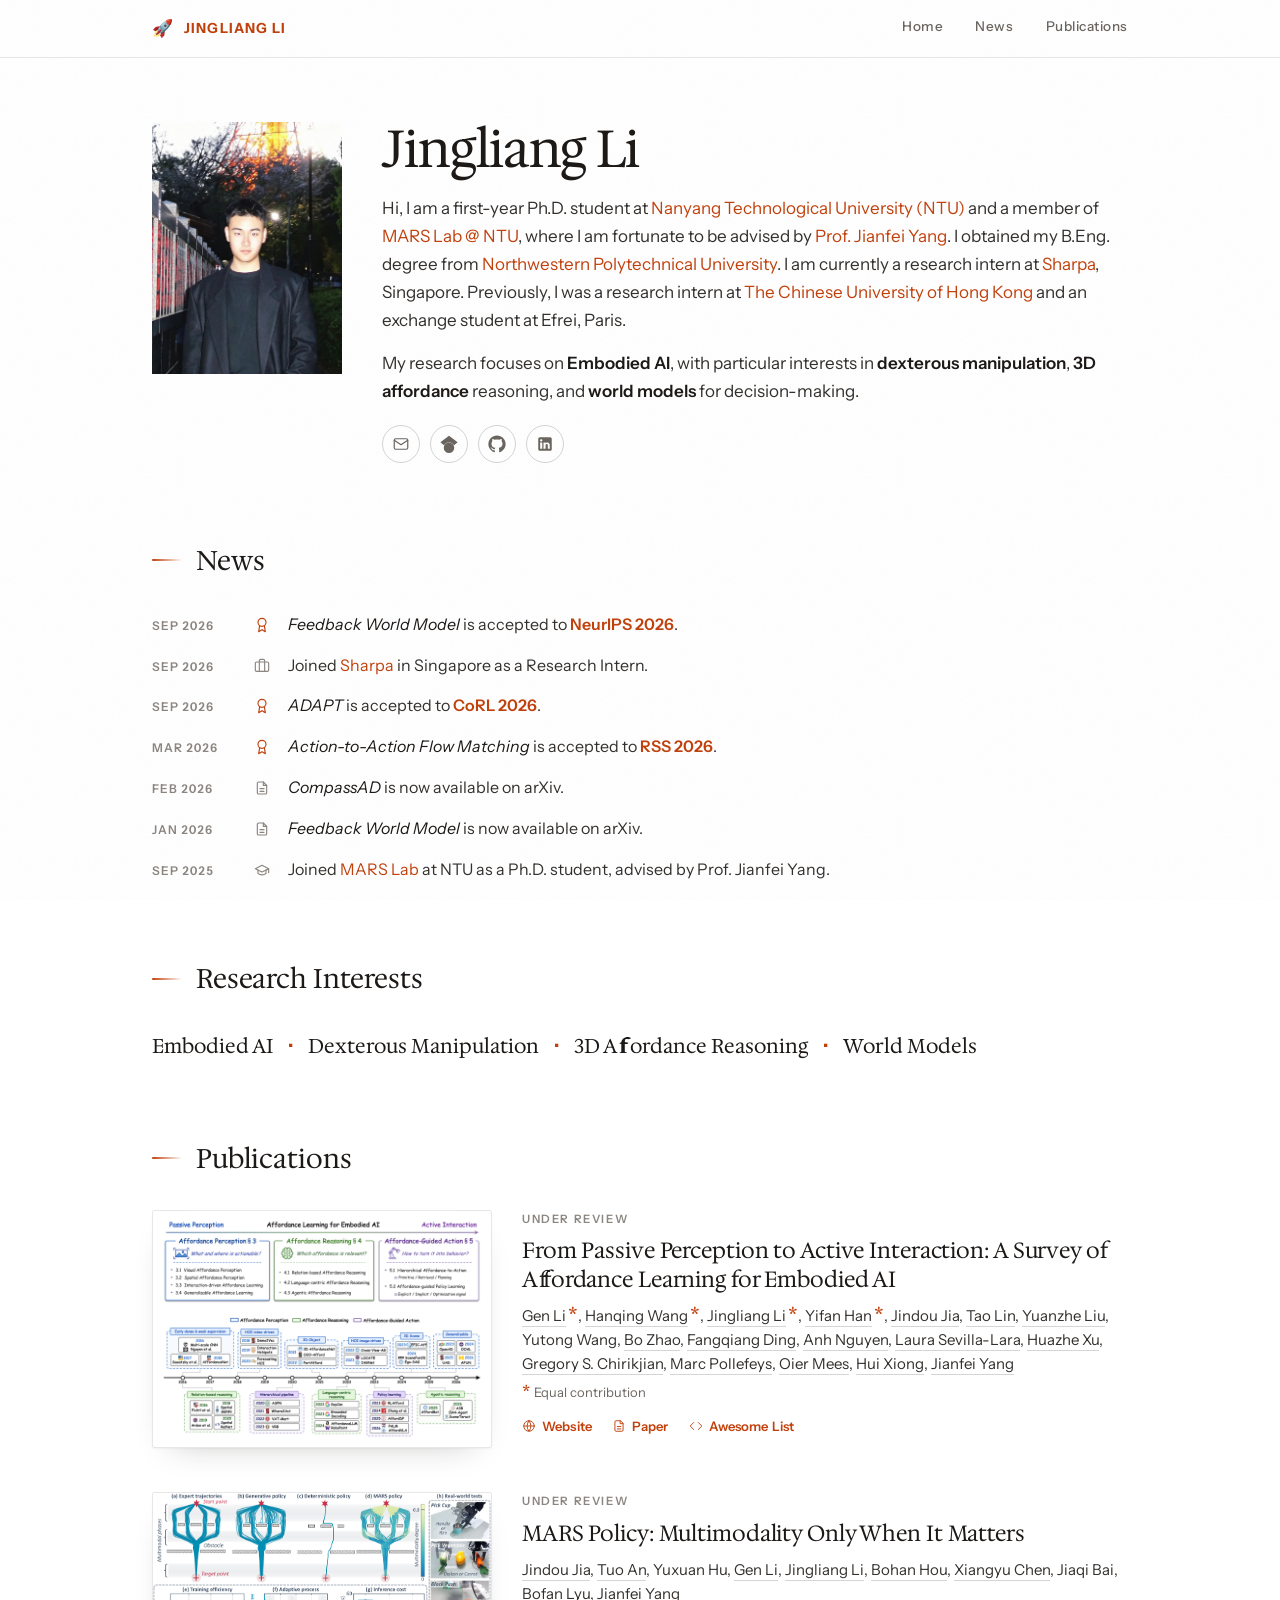
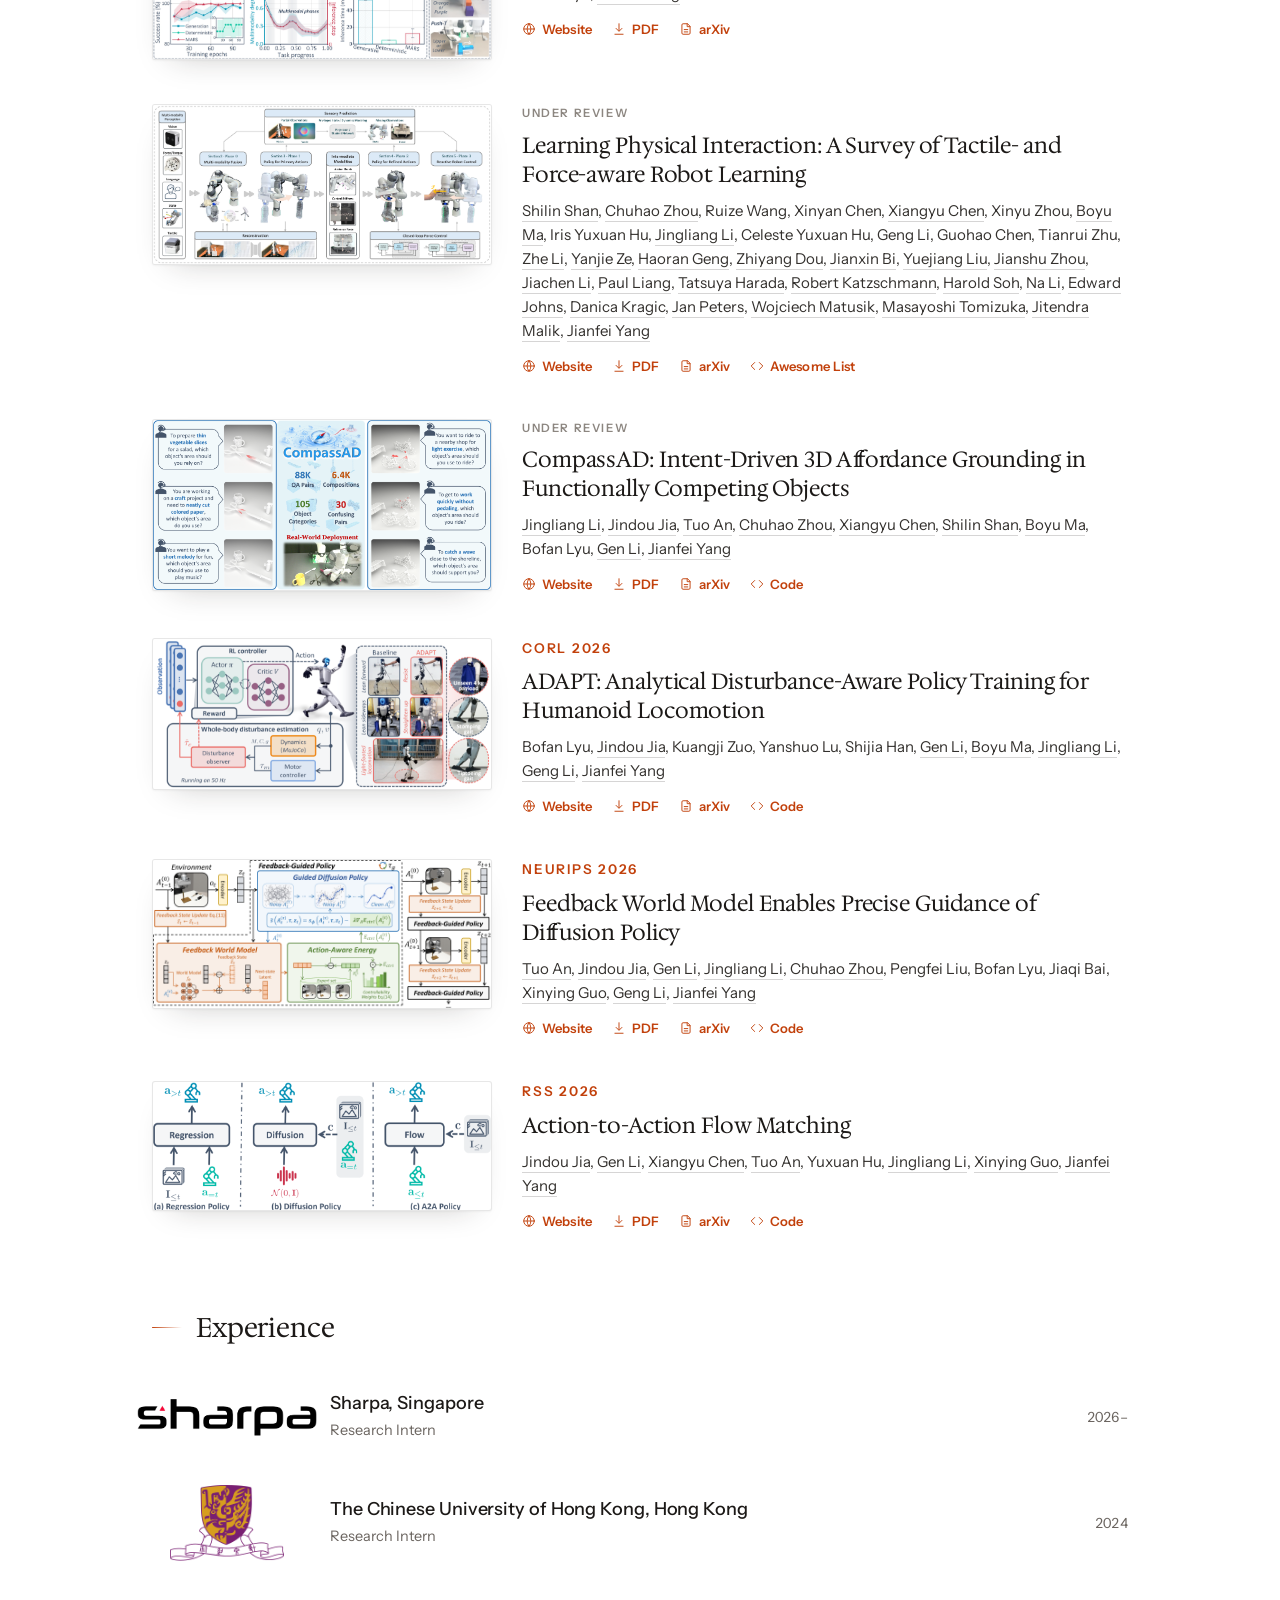
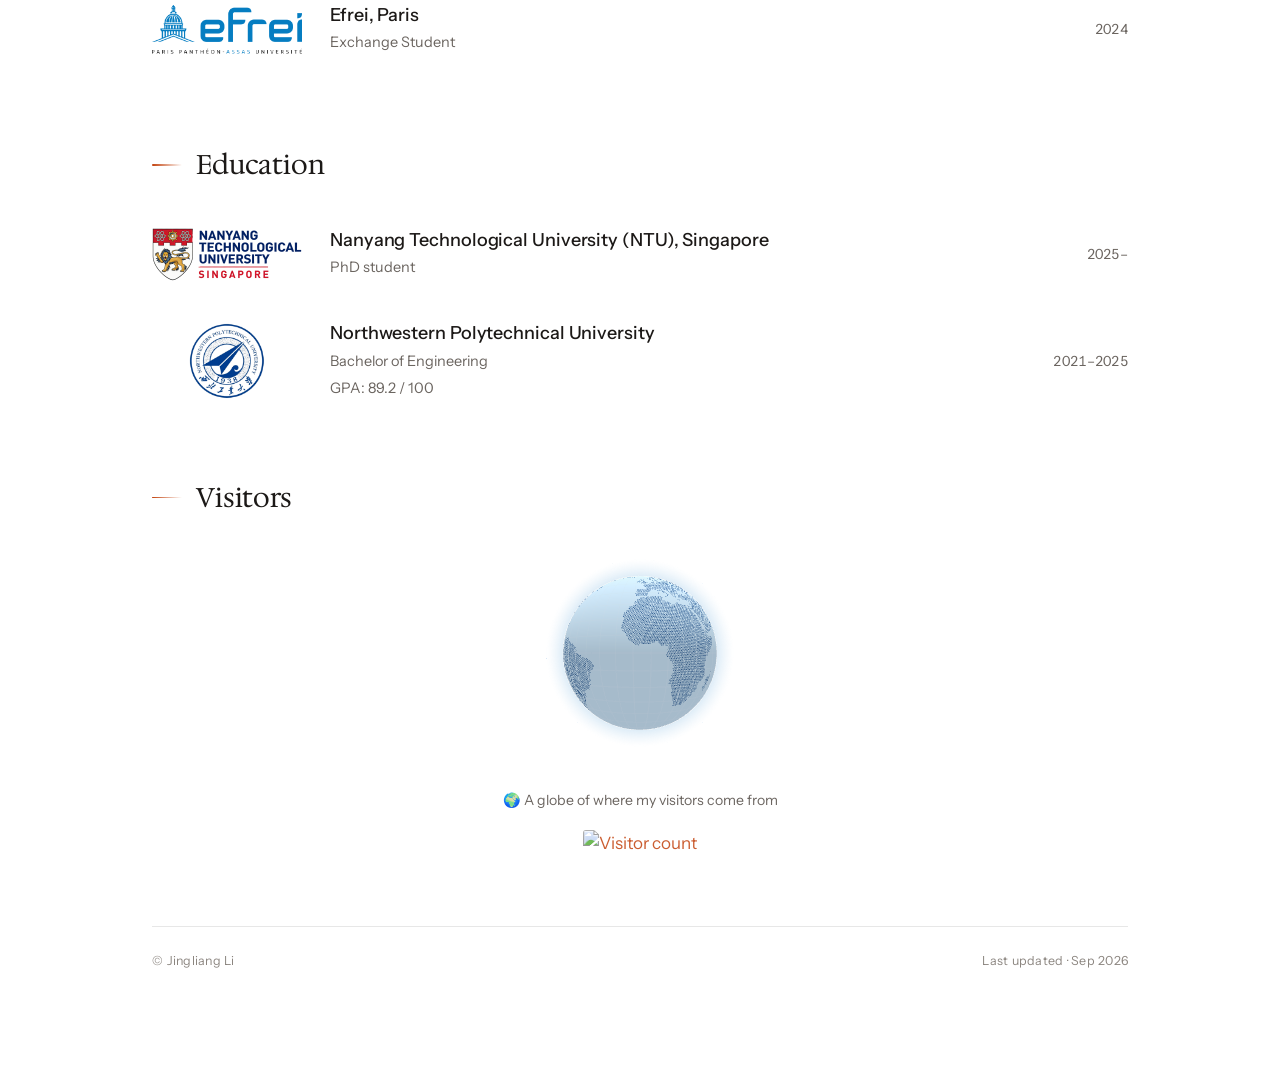
==== index.html @ 660a630e "Publications: FWM website and code now live under NTUMARS" ====
<!DOCTYPE html>
<html lang="en">
<head>
  <meta charset="UTF-8" />
  <meta name="viewport" content="width=device-width, initial-scale=1.0" />
  <title>Jingliang Li</title>
  <meta name="description" content="Jingliang Li — PhD student at Nanyang Technological University. Research in Embodied AI: dexterous manipulation, 3D affordance reasoning, and world models." />
  <link rel="canonical" href="https://jingliangli.com/" />
  <link rel="icon" type="image/svg+xml" href="assets/favicon.svg" />
  <link rel="preconnect" href="https://fonts.googleapis.com" />
  <link rel="preconnect" href="https://fonts.gstatic.com" crossorigin />
  <link href="https://fonts.googleapis.com/css2?family=Hedvig+Letters+Serif&family=Instrument+Sans:wght@400;500;600;700&display=swap" rel="stylesheet" />
  <link rel="stylesheet" href="style.css?v=35" />
</head>
<body>

  <!-- ===== Sticky top banner ===== -->
  <header class="site-header">
    <div class="site-header__inner">
      <a class="brand" href="#top">
        <span class="brand__icon" aria-hidden="true">🚀</span>
        <span class="brand__name">JINGLIANG LI</span>
      </a>
      <nav class="site-nav">
        <a href="#top">Home</a>
        <a href="#news">News</a>
        <a href="#publications">Publications</a>
      </nav>
    </div>
  </header>

  <main class="page" id="top">

    <!-- ===== Hero ===== -->
    <header class="hero">
      <img class="hero-photo" src="assets/photo.jpg?v=2" alt="Jingliang Li" />
      <div class="hero-text">
        <h1>Jingliang Li</h1>
        <p class="bio">
          Hi, I am a first-year Ph.D. student at
          <a href="https://www.ntu.edu.sg/" target="_blank" rel="noopener">Nanyang Technological University (NTU)</a>
          and a member of
          <a href="https://marslab.tech/" target="_blank" rel="noopener">MARS Lab @ NTU</a>,
          where I am fortunate to be advised by
          <a href="https://marsyang.site/" target="_blank" rel="noopener">Prof. Jianfei Yang</a>.
          I obtained my B.Eng. degree from
          <a href="https://en.nwpu.edu.cn/" target="_blank" rel="noopener">Northwestern Polytechnical University</a>.
          I am currently a research intern at
          <a href="https://www.sharpa.com/" target="_blank" rel="noopener">Sharpa</a>, Singapore.
          Previously, I was a research intern at
          <a href="https://www.cuhk.edu.hk/" target="_blank" rel="noopener">The Chinese University of Hong Kong</a>
          and an exchange student at Efrei, Paris.
        </p>
        <p class="bio">
          My research focuses on <strong>Embodied AI</strong>, with particular interests
          in <strong>dexterous manipulation</strong>, <strong>3D affordance</strong> reasoning,
          and <strong>world models</strong> for decision-making.
        </p>
        <ul class="contact-row">
          <li>
            <a class="icon-btn" href="mailto:jinglian001@e.ntu.edu.sg" aria-label="Email" title="Email">
              <svg viewBox="0 0 24 24" width="18" height="18" fill="none" stroke="currentColor" stroke-width="1.6" stroke-linecap="round" stroke-linejoin="round" aria-hidden="true">
                <rect x="3" y="5" width="18" height="14" rx="2"></rect>
                <path d="m3 7 9 6 9-6"></path>
              </svg>
            </a>
          </li>
          <li>
            <a class="icon-btn" href="https://scholar.google.com/citations?user=U_06-gYAAAAJ&amp;hl=zh-CN&amp;authuser=2&amp;oi=ao" target="_blank" rel="noopener" aria-label="Google Scholar" title="Google Scholar">
              <svg viewBox="0 0 24 24" width="18" height="18" fill="currentColor" aria-hidden="true">
                <path d="M5.242 13.769L0.5 9.5 12 1l11.5 8.5-4.742 4.269C17.548 11.249 14.978 9.5 12 9.5c-2.977 0-5.547 1.749-6.758 4.269zM12 10a7 7 0 1 0 0 14 7 7 0 0 0 0-14z"></path>
              </svg>
            </a>
          </li>
          <li>
            <a class="icon-btn" href="https://github.com/Lorenzo-0-0" target="_blank" rel="noopener" aria-label="GitHub" title="GitHub">
              <svg viewBox="0 0 24 24" width="18" height="18" fill="currentColor" aria-hidden="true">
                <path d="M12 .5C5.65.5.5 5.65.5 12c0 5.08 3.29 9.39 7.86 10.91.58.11.79-.25.79-.55 0-.27-.01-1.16-.02-2.1-3.2.7-3.87-1.36-3.87-1.36-.52-1.32-1.27-1.67-1.27-1.67-1.04-.71.08-.7.08-.7 1.15.08 1.76 1.18 1.76 1.18 1.02 1.75 2.68 1.24 3.34.95.1-.74.4-1.24.72-1.53-2.55-.29-5.24-1.28-5.24-5.69 0-1.26.45-2.29 1.18-3.1-.12-.29-.51-1.46.11-3.04 0 0 .97-.31 3.17 1.18.92-.26 1.9-.39 2.88-.39.98 0 1.96.13 2.88.39 2.2-1.49 3.17-1.18 3.17-1.18.62 1.58.23 2.75.11 3.04.74.81 1.18 1.84 1.18 3.1 0 4.42-2.69 5.39-5.25 5.68.41.36.78 1.06.78 2.14 0 1.55-.01 2.8-.01 3.18 0 .31.21.67.8.55C20.21 21.38 23.5 17.08 23.5 12 23.5 5.65 18.35.5 12 .5z"></path>
              </svg>
            </a>
          </li>
          <li>
            <a class="icon-btn" href="https://www.linkedin.com/in/jingliang-li-b02881379/" target="_blank" rel="noopener" aria-label="LinkedIn" title="LinkedIn">
              <svg viewBox="0 0 24 24" width="18" height="18" fill="currentColor" aria-hidden="true">
                <path d="M19 3a2 2 0 0 1 2 2v14a2 2 0 0 1-2 2H5a2 2 0 0 1-2-2V5a2 2 0 0 1 2-2h14zM8.339 18.339V9.927H5.547v8.412h2.792zM6.943 8.78a1.617 1.617 0 1 0 0-3.234 1.617 1.617 0 0 0 0 3.234zM18.34 18.339v-4.615c0-2.46-1.33-3.604-3.103-3.604-1.429 0-2.07.787-2.427 1.339v-1.532h-2.793c.037.788 0 8.412 0 8.412h2.793v-4.7c0-.25.018-.5.092-.679.2-.5.66-1.018 1.43-1.018 1.007 0 1.41.769 1.41 1.894v4.503h2.598z"></path>
              </svg>
            </a>
          </li>
        </ul>
      </div>
    </header>

    <!-- ===== News ===== -->
    <section class="section" id="news">
      <h2>News</h2>
      <!-- Each item carries a small line icon for its kind of news:
           award = paper accepted, document = preprint on arXiv,
           briefcase = new position, cap = joined the lab. -->
      <ul class="news-list">
        <li class="news-item news-item--accept">
          <span class="news-date">Sep 2026</span>
          <span class="news-icon" aria-hidden="true"><svg viewBox="0 0 24 24" fill="none" stroke="currentColor" stroke-width="1.7" stroke-linecap="round" stroke-linejoin="round"><circle cx="12" cy="8" r="6"/><path d="M15.477 12.89 17 22l-5-3-5 3 1.523-9.11"/></svg></span>
          <span class="news-text">
            <em>Feedback World Model</em> is accepted to
            <strong class="news-highlight">NeurIPS 2026</strong>.
          </span>
        </li>
        <li class="news-item news-item--work">
          <span class="news-date">Sep 2026</span>
          <span class="news-icon" aria-hidden="true"><svg viewBox="0 0 24 24" fill="none" stroke="currentColor" stroke-width="1.7" stroke-linecap="round" stroke-linejoin="round"><path d="M16 20V4a2 2 0 0 0-2-2h-4a2 2 0 0 0-2 2v16"/><rect width="20" height="14" x="2" y="6" rx="2"/></svg></span>
          <span class="news-text">
            Joined <a href="https://www.sharpa.com/" target="_blank" rel="noopener">Sharpa</a> in Singapore as a Research Intern.
          </span>
        </li>
        <li class="news-item news-item--accept">
          <span class="news-date">Sep 2026</span>
          <span class="news-icon" aria-hidden="true"><svg viewBox="0 0 24 24" fill="none" stroke="currentColor" stroke-width="1.7" stroke-linecap="round" stroke-linejoin="round"><circle cx="12" cy="8" r="6"/><path d="M15.477 12.89 17 22l-5-3-5 3 1.523-9.11"/></svg></span>
          <span class="news-text">
            <em>ADAPT</em> is accepted to
            <strong class="news-highlight">CoRL 2026</strong>.
          </span>
        </li>
        <li class="news-item news-item--accept">
          <span class="news-date">Mar 2026</span>
          <span class="news-icon" aria-hidden="true"><svg viewBox="0 0 24 24" fill="none" stroke="currentColor" stroke-width="1.7" stroke-linecap="round" stroke-linejoin="round"><circle cx="12" cy="8" r="6"/><path d="M15.477 12.89 17 22l-5-3-5 3 1.523-9.11"/></svg></span>
          <span class="news-text">
            <em>Action-to-Action Flow Matching</em> is accepted to
            <strong class="news-highlight">RSS 2026</strong>.
          </span>
        </li>
        <li class="news-item news-item--preprint">
          <span class="news-date">Feb 2026</span>
          <span class="news-icon" aria-hidden="true"><svg viewBox="0 0 24 24" fill="none" stroke="currentColor" stroke-width="1.7" stroke-linecap="round" stroke-linejoin="round"><path d="M14 3H7a2 2 0 0 0-2 2v14a2 2 0 0 0 2 2h10a2 2 0 0 0 2-2V8z"/><path d="M14 3v5h5"/><path d="M9 13h6"/><path d="M9 17h6"/></svg></span>
          <span class="news-text">
            <em>CompassAD</em> is now available on arXiv.
          </span>
        </li>
        <li class="news-item news-item--preprint">
          <span class="news-date">Jan 2026</span>
          <span class="news-icon" aria-hidden="true"><svg viewBox="0 0 24 24" fill="none" stroke="currentColor" stroke-width="1.7" stroke-linecap="round" stroke-linejoin="round"><path d="M14 3H7a2 2 0 0 0-2 2v14a2 2 0 0 0 2 2h10a2 2 0 0 0 2-2V8z"/><path d="M14 3v5h5"/><path d="M9 13h6"/><path d="M9 17h6"/></svg></span>
          <span class="news-text">
            <em>Feedback World Model</em> is now available on arXiv.
          </span>
        </li>
        <li class="news-item news-item--milestone">
          <span class="news-date">Sep 2025</span>
          <span class="news-icon" aria-hidden="true"><svg viewBox="0 0 24 24" fill="none" stroke="currentColor" stroke-width="1.7" stroke-linecap="round" stroke-linejoin="round"><path d="M22 10v6M2 10l10-5 10 5-10 5z"/><path d="M6 12v5c3 3 9 3 12 0v-5"/></svg></span>
          <span class="news-text">
            Joined <a href="https://marslab.tech/" target="_blank" rel="noopener">MARS Lab</a> at NTU as a Ph.D. student, advised by Prof. Jianfei Yang.
          </span>
        </li>
      </ul>
    </section>

    <!-- ===== Research Interests ===== -->
    <section class="section" id="interests">
      <h2>Research Interests</h2>
      <ul class="tag-row">
        <li class="tag">Embodied AI</li>
        <li class="tag">Dexterous Manipulation</li>
        <li class="tag">3D Affordance Reasoning</li>
        <li class="tag">World Models</li>
      </ul>
    </section>

    <!-- ===== Publications ===== -->
    <section class="section" id="publications">
      <h2>Publications</h2>

      <article class="pub">
        <img class="pub-teaser" src="assets/teaser_affordance.png?v=2" alt="Affordance survey overview and research trends" />
        <div class="pub-body">
          <div class="pub-venue venue--gray">Under Review</div>
          <h3 class="pub-title">From Passive Perception to Active Interaction: A Survey of Affordance Learning for Embodied AI</h3>
          <p class="pub-authors">
            <a href="https://www.genli.top/" target="_blank" rel="noopener">Gen Li</a><sup class="eq">*</sup>,
            <a href="https://hq-king.github.io/" target="_blank" rel="noopener">Hanqing Wang</a><sup class="eq">*</sup>,
            <a href="https://jingliangli.com/">Jingliang Li</a><sup class="eq">*</sup>,
            <a href="https://sailing-yifan.github.io/" target="_blank" rel="noopener">Yifan Han</a><sup class="eq">*</sup>,
            <a href="https://jiajindou.github.io/" target="_blank" rel="noopener">Jindou Jia</a>,
            <a href="https://dorayakilin.github.io/" target="_blank" rel="noopener">Tao Lin</a>,
            <a href="https://yuanzhel0903.github.io/liuyuanzhe.github.io/" target="_blank" rel="noopener">Yuanzhe Liu</a>,
            Yutong Wang,
            <a href="https://www.bozhao.me/" target="_blank" rel="noopener">Bo Zhao</a>,
            <a href="https://fangqiangding.com/" target="_blank" rel="noopener">Fangqiang Ding</a>,
            <a href="https://cgi.csc.liv.ac.uk/~anguyen/" target="_blank" rel="noopener">Anh Nguyen</a>,
            <a href="https://laurasevilla.me" target="_blank" rel="noopener">Laura Sevilla-Lara</a>,
            <a href="http://hxu.rocks" target="_blank" rel="noopener">Huazhe Xu</a>,
            <a href="https://mbzuai.ac.ae/study/faculty/gregory-chirikjian/" target="_blank" rel="noopener">Gregory S. Chirikjian</a>,
            <a href="https://people.inf.ethz.ch/pomarc/" target="_blank" rel="noopener">Marc Pollefeys</a>,
            <a href="https://www.oiermees.com" target="_blank" rel="noopener">Oier Mees</a>,
            <a href="https://hkustai.github.io/" target="_blank" rel="noopener">Hui Xiong</a>,
            <a href="https://marsyang.site/" target="_blank" rel="noopener">Jianfei Yang</a>
          </p>
          <p class="pub-note"><sup class="eq">*</sup> Equal contribution</p>
          <p class="pub-links">
            <a class="btn" href="https://jingliangli.com/affordance-survey/" target="_blank" rel="noopener"><svg viewBox="0 0 24 24" fill="none" stroke="currentColor" stroke-width="1.7" stroke-linecap="round" stroke-linejoin="round" aria-hidden="true"><circle cx="12" cy="12" r="9"/><path d="M3 12h18"/><path d="M12 3a14 14 0 0 1 0 18 14 14 0 0 1 0-18z"/></svg>Website</a>
            <a class="btn" href="https://www.preprints.org/manuscript/202610.0392" target="_blank" rel="noopener"><svg viewBox="0 0 24 24" fill="none" stroke="currentColor" stroke-width="1.7" stroke-linecap="round" stroke-linejoin="round" aria-hidden="true"><path d="M14 3H7a2 2 0 0 0-2 2v14a2 2 0 0 0 2 2h10a2 2 0 0 0 2-2V8z"/><path d="M14 3v5h5"/><path d="M9 13h6"/><path d="M9 17h6"/></svg>Paper</a>
            <a class="btn" href="https://github.com/hq-King/Awesome-Affordance-Learning" target="_blank" rel="noopener"><svg viewBox="0 0 24 24" fill="none" stroke="currentColor" stroke-width="1.7" stroke-linecap="round" stroke-linejoin="round" aria-hidden="true"><path d="m8 6-6 6 6 6"/><path d="m16 6 6 6-6 6"/></svg>Awesome List</a>
          </p>
        </div>
      </article>

      <article class="pub">
        <div class="pub-teaser pub-teaser--video" style="aspect-ratio: 893 / 441" data-video="assets/mars_video.mp4?v=13">
          <img class="teaser-still" src="assets/teaser_mars.png?v=13" alt="MARS Policy teaser" />
          <video class="teaser-video" preload="none" playsinline loop muted></video>
        </div>
        <div class="pub-body">
          <div class="pub-venue venue--gray">Under Review</div>
          <h3 class="pub-title">MARS Policy: Multimodality Only When It Matters</h3>
          <p class="pub-authors">
            <a href="https://jiajindou.github.io/" target="_blank" rel="noopener">Jindou Jia</a>,
            <a href="https://morpheus-an.github.io/" target="_blank" rel="noopener">Tuo An</a>,
            Yuxuan Hu,
            <a href="https://reagan1311.github.io/" target="_blank" rel="noopener">Gen Li</a>,
            <a href="https://jingliangli.com/">Jingliang Li</a>,
            <a href="https://hbhalpha.github.io/" target="_blank" rel="noopener">Bohan Hou</a>,
            <a href="https://xyc0212.github.io/" target="_blank" rel="noopener">Xiangyu Chen</a>,
            Jiaqi Bai, Bofan Lyu,
            <a href="https://marsyang.site/" target="_blank" rel="noopener">Jianfei Yang</a>
          </p>
          <p class="pub-links">
            <a class="btn" href="https://jingliangli.com/MARS_Policy/" target="_blank" rel="noopener"><svg viewBox="0 0 24 24" fill="none" stroke="currentColor" stroke-width="1.7" stroke-linecap="round" stroke-linejoin="round" aria-hidden="true"><circle cx="12" cy="12" r="9"/><path d="M3 12h18"/><path d="M12 3a14 14 0 0 1 0 18 14 14 0 0 1 0-18z"/></svg>Website</a>
            <a class="btn" href="https://arxiv.org/pdf/2605.29766" target="_blank" rel="noopener"><svg viewBox="0 0 24 24" fill="none" stroke="currentColor" stroke-width="1.7" stroke-linecap="round" stroke-linejoin="round" aria-hidden="true"><path d="M12 3v12"/><path d="m7 11 5 5 5-5"/><path d="M5 21h14"/></svg>PDF</a>
            <a class="btn" href="https://arxiv.org/abs/2605.29766" target="_blank" rel="noopener"><svg viewBox="0 0 24 24" fill="none" stroke="currentColor" stroke-width="1.7" stroke-linecap="round" stroke-linejoin="round" aria-hidden="true"><path d="M14 3H7a2 2 0 0 0-2 2v14a2 2 0 0 0 2 2h10a2 2 0 0 0 2-2V8z"/><path d="M14 3v5h5"/><path d="M9 13h6"/><path d="M9 17h6"/></svg>arXiv</a>
          </p>
        </div>
      </article>

      <article class="pub">
        <img class="pub-teaser" src="assets/teaser_tfart.png?v=1" alt="TF-ART survey framework overview" />
        <div class="pub-body">
          <div class="pub-venue venue--gray">Under Review</div>
          <h3 class="pub-title">Learning Physical Interaction: A Survey of Tactile- and Force-aware Robot Learning</h3>
          <p class="pub-authors">
            <a href="https://shanshilin.github.io/" target="_blank" rel="noopener">Shilin Shan</a>,
            <a href="https://chuhaozhou99.github.io/Chuhao-Zhou/" target="_blank" rel="noopener">Chuhao Zhou</a>,
            Ruize Wang, Xinyan Chen,
            <a href="https://xyc0212.github.io/" target="_blank" rel="noopener">Xiangyu Chen</a>,
            Xinyu Zhou,
            <a href="https://ma-boyu.github.io/" target="_blank" rel="noopener">Boyu Ma</a>,
            Iris Yuxuan Hu,
            <a href="https://jingliangli.com/">Jingliang Li</a>,
            Celeste Yuxuan Hu, Geng Li, Guohao Chen, Tianrui Zhu,
            <a href="https://gentlefress.github.io/" target="_blank" rel="noopener">Zhe Li</a>,
            <a href="https://yanjieze.com/" target="_blank" rel="noopener">Yanjie Ze</a>,
            <a href="https://geng-haoran.github.io/" target="_blank" rel="noopener">Haoran Geng</a>,
            <a href="https://frank-zy-dou.github.io/" target="_blank" rel="noopener">Zhiyang Dou</a>,
            <a href="https://jxbi1010.github.io/" target="_blank" rel="noopener">Jianxin Bi</a>,
            <a href="https://yuejiangliu.github.io/" target="_blank" rel="noopener">Yuejiang Liu</a>,
            <a href="https://sites.google.com/view/dr-jianshu-zhou-nus/" target="_blank" rel="noopener">Jianshu Zhou</a>,
            <a href="https://jiachenli94.github.io/" target="_blank" rel="noopener">Jiachen Li</a>,
            <a href="https://pliang279.github.io/" target="_blank" rel="noopener">Paul Liang</a>,
            <a href="https://www.mi.t.u-tokyo.ac.jp/harada/" target="_blank" rel="noopener">Tatsuya Harada</a>,
            <a href="https://srl.ethz.ch/" target="_blank" rel="noopener">Robert Katzschmann</a>,
            <a href="https://haroldsoh.com/" target="_blank" rel="noopener">Harold Soh</a>,
            <a href="https://nali.seas.harvard.edu/" target="_blank" rel="noopener">Na Li</a>,
            <a href="https://www.robot-learning.uk/" target="_blank" rel="noopener">Edward Johns</a>,
            <a href="https://www.kth.se/profile/dani" target="_blank" rel="noopener">Danica Kragic</a>,
            <a href="https://www.ias.informatik.tu-darmstadt.de/Member/JanPeters" target="_blank" rel="noopener">Jan Peters</a>,
            <a href="https://cdfg.csail.mit.edu/wojciech" target="_blank" rel="noopener">Wojciech Matusik</a>,
            <a href="https://me.berkeley.edu/people/masayoshi-tomizuka/" target="_blank" rel="noopener">Masayoshi Tomizuka</a>,
            <a href="https://people.eecs.berkeley.edu/~malik/" target="_blank" rel="noopener">Jitendra Malik</a>,
            <a href="https://marsyang.site/" target="_blank" rel="noopener">Jianfei Yang</a>
          </p>
          <p class="pub-links">
            <a class="btn" href="https://jingliangli.com/tactile-force-survey/" target="_blank" rel="noopener"><svg viewBox="0 0 24 24" fill="none" stroke="currentColor" stroke-width="1.7" stroke-linecap="round" stroke-linejoin="round" aria-hidden="true"><circle cx="12" cy="12" r="9"/><path d="M3 12h18"/><path d="M12 3a14 14 0 0 1 0 18 14 14 0 0 1 0-18z"/></svg>Website</a>
            <a class="btn" href="https://arxiv.org/pdf/2608.07558" target="_blank" rel="noopener"><svg viewBox="0 0 24 24" fill="none" stroke="currentColor" stroke-width="1.7" stroke-linecap="round" stroke-linejoin="round" aria-hidden="true"><path d="M12 3v12"/><path d="m7 11 5 5 5-5"/><path d="M5 21h14"/></svg>PDF</a>
            <a class="btn" href="https://arxiv.org/abs/2608.07558" target="_blank" rel="noopener"><svg viewBox="0 0 24 24" fill="none" stroke="currentColor" stroke-width="1.7" stroke-linecap="round" stroke-linejoin="round" aria-hidden="true"><path d="M14 3H7a2 2 0 0 0-2 2v14a2 2 0 0 0 2 2h10a2 2 0 0 0 2-2V8z"/><path d="M14 3v5h5"/><path d="M9 13h6"/><path d="M9 17h6"/></svg>arXiv</a>
            <a class="btn" href="https://github.com/NTUMARS/Awesome-Tactile-Force-aware-Robot-Learning" target="_blank" rel="noopener"><svg viewBox="0 0 24 24" fill="none" stroke="currentColor" stroke-width="1.7" stroke-linecap="round" stroke-linejoin="round" aria-hidden="true"><path d="m8 6-6 6 6 6"/><path d="m16 6 6 6-6 6"/></svg>Awesome List</a>
          </p>
        </div>
      </article>

      <article class="pub">
        <img class="pub-teaser" src="assets/teaser_compassad.png?v=13" alt="CompassAD teaser" />
        <div class="pub-body">
          <div class="pub-venue venue--gray">Under Review</div>
          <h3 class="pub-title">CompassAD: Intent-Driven 3D Affordance Grounding in Functionally Competing Objects</h3>
          <p class="pub-authors">
            <a href="https://jingliangli.com/">Jingliang Li</a>,
            <a href="https://jiajindou.github.io/" target="_blank" rel="noopener">Jindou Jia</a>,
            <a href="https://morpheus-an.github.io/" target="_blank" rel="noopener">Tuo An</a>,
            <a href="https://scholar.google.com/citations?hl=zh-CN&amp;user=dzp5JpMAAAAJ" target="_blank" rel="noopener">Chuhao Zhou</a>,
            <a href="https://scholar.google.com/citations?user=wEV8pmkAAAAJ" target="_blank" rel="noopener">Xiangyu Chen</a>,
            <a href="https://shanshilin.github.io/" target="_blank" rel="noopener">Shilin Shan</a>,
            <a href="https://ma-boyu.github.io/" target="_blank" rel="noopener">Boyu Ma</a>,
            Bofan Lyu,
            <a href="https://reagan1311.github.io/" target="_blank" rel="noopener">Gen Li</a>,
            <a href="https://marsyang.site/" target="_blank" rel="noopener">Jianfei Yang</a>
          </p>
          <p class="pub-links">
            <a class="btn" href="https://jingliangli.com/CompassAD-Intent-Driven-3D-Affordance-Grounding-in-Functionally-Competing-Objects/" target="_blank" rel="noopener"><svg viewBox="0 0 24 24" fill="none" stroke="currentColor" stroke-width="1.7" stroke-linecap="round" stroke-linejoin="round" aria-hidden="true"><circle cx="12" cy="12" r="9"/><path d="M3 12h18"/><path d="M12 3a14 14 0 0 1 0 18 14 14 0 0 1 0-18z"/></svg>Website</a>
            <a class="btn" href="https://arxiv.org/pdf/2604.02060" target="_blank" rel="noopener"><svg viewBox="0 0 24 24" fill="none" stroke="currentColor" stroke-width="1.7" stroke-linecap="round" stroke-linejoin="round" aria-hidden="true"><path d="M12 3v12"/><path d="m7 11 5 5 5-5"/><path d="M5 21h14"/></svg>PDF</a>
            <a class="btn" href="https://arxiv.org/abs/2604.02060" target="_blank" rel="noopener"><svg viewBox="0 0 24 24" fill="none" stroke="currentColor" stroke-width="1.7" stroke-linecap="round" stroke-linejoin="round" aria-hidden="true"><path d="M14 3H7a2 2 0 0 0-2 2v14a2 2 0 0 0 2 2h10a2 2 0 0 0 2-2V8z"/><path d="M14 3v5h5"/><path d="M9 13h6"/><path d="M9 17h6"/></svg>arXiv</a>
            <a class="btn" href="https://github.com/Lorenzo-0-0/CompassAD-Intent-Driven-3D-Affordance-Grounding-in-Functionally-Competing-Objects" target="_blank" rel="noopener"><svg viewBox="0 0 24 24" fill="none" stroke="currentColor" stroke-width="1.7" stroke-linecap="round" stroke-linejoin="round" aria-hidden="true"><path d="m8 6-6 6 6 6"/><path d="m16 6 6 6-6 6"/></svg>Code</a>
          </p>
        </div>
      </article>

      <article class="pub">
        <div class="pub-teaser pub-teaser--video" style="aspect-ratio: 900 / 404" data-video="assets/adapt_video.mp4?v=25">
          <img class="teaser-still" src="assets/teaser_adapt.png?v=25" alt="ADAPT teaser" />
          <video class="teaser-video" preload="none" playsinline loop muted></video>
        </div>
        <div class="pub-body">
          <div class="pub-venue venue--red">CoRL 2026</div>
          <h3 class="pub-title">ADAPT: Analytical Disturbance-Aware Policy Training for Humanoid Locomotion</h3>
          <p class="pub-authors">
            Bofan Lyu,
            <a href="https://jiajindou.github.io/" target="_blank" rel="noopener">Jindou Jia</a>,
            Kuangji Zuo, Yanshuo Lu, Shijia Han,
            <a href="https://reagan1311.github.io/" target="_blank" rel="noopener">Gen Li</a>,
            <a href="https://ma-boyu.github.io/" target="_blank" rel="noopener">Boyu Ma</a>,
            <a href="https://jingliangli.com/">Jingliang Li</a>,
            <a href="https://genglibot.github.io/Sam/" target="_blank" rel="noopener">Geng Li</a>,
            <a href="https://marsyang.site/" target="_blank" rel="noopener">Jianfei Yang</a>
          </p>
          <p class="pub-links">
            <a class="btn" href="https://blyu413.github.io/adapt-locomotion/" target="_blank" rel="noopener"><svg viewBox="0 0 24 24" fill="none" stroke="currentColor" stroke-width="1.7" stroke-linecap="round" stroke-linejoin="round" aria-hidden="true"><circle cx="12" cy="12" r="9"/><path d="M3 12h18"/><path d="M12 3a14 14 0 0 1 0 18 14 14 0 0 1 0-18z"/></svg>Website</a>
            <a class="btn" href="https://arxiv.org/pdf/2606.16542" target="_blank" rel="noopener"><svg viewBox="0 0 24 24" fill="none" stroke="currentColor" stroke-width="1.7" stroke-linecap="round" stroke-linejoin="round" aria-hidden="true"><path d="M12 3v12"/><path d="m7 11 5 5 5-5"/><path d="M5 21h14"/></svg>PDF</a>
            <a class="btn" href="https://arxiv.org/abs/2606.16542" target="_blank" rel="noopener"><svg viewBox="0 0 24 24" fill="none" stroke="currentColor" stroke-width="1.7" stroke-linecap="round" stroke-linejoin="round" aria-hidden="true"><path d="M14 3H7a2 2 0 0 0-2 2v14a2 2 0 0 0 2 2h10a2 2 0 0 0 2-2V8z"/><path d="M14 3v5h5"/><path d="M9 13h6"/><path d="M9 17h6"/></svg>arXiv</a>
            <a class="btn" href="https://github.com/blyu413/ADAPT" target="_blank" rel="noopener"><svg viewBox="0 0 24 24" fill="none" stroke="currentColor" stroke-width="1.7" stroke-linecap="round" stroke-linejoin="round" aria-hidden="true"><path d="m8 6-6 6 6 6"/><path d="m16 6 6 6-6 6"/></svg>Code</a>
          </p>
        </div>
      </article>

      <article class="pub">
        <img class="pub-teaser" src="assets/teaser_fwm.png?v=13" alt="Feedback World Model teaser" />
        <div class="pub-body">
          <div class="pub-venue venue--red">NeurIPS 2026</div>
          <h3 class="pub-title">Feedback World Model Enables Precise Guidance of Diffusion Policy</h3>
          <p class="pub-authors">
            <a href="https://morpheus-an.github.io/" target="_blank" rel="noopener">Tuo An</a>,
            <a href="https://jiajindou.github.io/" target="_blank" rel="noopener">Jindou Jia</a>,
            <a href="https://reagan1311.github.io/" target="_blank" rel="noopener">Gen Li</a>,
            <a href="https://jingliangli.com/">Jingliang Li</a>,
            <a href="https://chuhaozhou99.github.io/Chuhao-Zhou/" target="_blank" rel="noopener">Chuhao Zhou</a>,
            Pengfei Liu, Bofan Lyu, Jiaqi Bai,
            <a href="https://scholar.google.com/citations?hl=en&amp;user=KWXEabIAAAAJ&amp;view_op=list_works&amp;sortby=pubdate" target="_blank" rel="noopener">Xinying Guo</a>,
            <a href="https://scholar.google.com/citations?user=SZg1xeoAAAAJ&amp;hl=zh-CN" target="_blank" rel="noopener">Geng Li</a>,
            <a href="https://marsyang.site/" target="_blank" rel="noopener">Jianfei Yang</a>
          </p>
          <p class="pub-links">
            <a class="btn" href="https://ntumars.github.io/Feedback_World_Model/" target="_blank" rel="noopener"><svg viewBox="0 0 24 24" fill="none" stroke="currentColor" stroke-width="1.7" stroke-linecap="round" stroke-linejoin="round" aria-hidden="true"><circle cx="12" cy="12" r="9"/><path d="M3 12h18"/><path d="M12 3a14 14 0 0 1 0 18 14 14 0 0 1 0-18z"/></svg>Website</a>
            <a class="btn" href="https://arxiv.org/pdf/2605.15705" target="_blank" rel="noopener"><svg viewBox="0 0 24 24" fill="none" stroke="currentColor" stroke-width="1.7" stroke-linecap="round" stroke-linejoin="round" aria-hidden="true"><path d="M12 3v12"/><path d="m7 11 5 5 5-5"/><path d="M5 21h14"/></svg>PDF</a>
            <a class="btn" href="https://arxiv.org/abs/2605.15705" target="_blank" rel="noopener"><svg viewBox="0 0 24 24" fill="none" stroke="currentColor" stroke-width="1.7" stroke-linecap="round" stroke-linejoin="round" aria-hidden="true"><path d="M14 3H7a2 2 0 0 0-2 2v14a2 2 0 0 0 2 2h10a2 2 0 0 0 2-2V8z"/><path d="M14 3v5h5"/><path d="M9 13h6"/><path d="M9 17h6"/></svg>arXiv</a>
            <a class="btn" href="https://github.com/NTUMARS/Feedback_World_Model" target="_blank" rel="noopener"><svg viewBox="0 0 24 24" fill="none" stroke="currentColor" stroke-width="1.7" stroke-linecap="round" stroke-linejoin="round" aria-hidden="true"><path d="m8 6-6 6 6 6"/><path d="m16 6 6 6-6 6"/></svg>Code</a>
          </p>
        </div>
      </article>

      <article class="pub">
        <div class="pub-teaser pub-teaser--video" style="aspect-ratio: 2020 / 774" data-video="assets/a2a_video.mp4?v=13">
          <img class="teaser-still" src="assets/a2a_fig.png?v=13" alt="A2A Flow Matching teaser" />
          <video class="teaser-video" preload="none" playsinline loop muted></video>
        </div>
        <div class="pub-body">
          <div class="pub-venue venue--red">RSS 2026</div>
          <h3 class="pub-title">Action-to-Action Flow Matching</h3>
          <p class="pub-authors">
            <a href="https://jiajindou.github.io/" target="_blank" rel="noopener">Jindou Jia</a>,
            <a href="https://reagan1311.github.io/" target="_blank" rel="noopener">Gen Li</a>,
            <a href="https://xyc0212.github.io/" target="_blank" rel="noopener">Xiangyu Chen</a>,
            <a href="https://morpheus-an.github.io/" target="_blank" rel="noopener">Tuo An</a>,
            Yuxuan Hu,
            <a href="https://jingliangli.com/">Jingliang Li</a>,
            <a href="https://www.linkedin.com/in/xinying-guo-3307a124b/?originalSubdomain=sg" target="_blank" rel="noopener">Xinying Guo</a>,
            <a href="https://marsyang.site/" target="_blank" rel="noopener">Jianfei Yang</a>
          </p>
          <p class="pub-links">
            <a class="btn" href="https://jingliangli.com/A2A_Flow_Matching/" target="_blank" rel="noopener"><svg viewBox="0 0 24 24" fill="none" stroke="currentColor" stroke-width="1.7" stroke-linecap="round" stroke-linejoin="round" aria-hidden="true"><circle cx="12" cy="12" r="9"/><path d="M3 12h18"/><path d="M12 3a14 14 0 0 1 0 18 14 14 0 0 1 0-18z"/></svg>Website</a>
            <a class="btn" href="https://jingliangli.com/A2A_Flow_Matching/A2A.pdf" target="_blank" rel="noopener"><svg viewBox="0 0 24 24" fill="none" stroke="currentColor" stroke-width="1.7" stroke-linecap="round" stroke-linejoin="round" aria-hidden="true"><path d="M12 3v12"/><path d="m7 11 5 5 5-5"/><path d="M5 21h14"/></svg>PDF</a>
            <a class="btn" href="https://arxiv.org/abs/2602.07322" target="_blank" rel="noopener"><svg viewBox="0 0 24 24" fill="none" stroke="currentColor" stroke-width="1.7" stroke-linecap="round" stroke-linejoin="round" aria-hidden="true"><path d="M14 3H7a2 2 0 0 0-2 2v14a2 2 0 0 0 2 2h10a2 2 0 0 0 2-2V8z"/><path d="M14 3v5h5"/><path d="M9 13h6"/><path d="M9 17h6"/></svg>arXiv</a>
            <a class="btn" href="https://github.com/JIAjindou/A2A_Flow_Matching" target="_blank" rel="noopener"><svg viewBox="0 0 24 24" fill="none" stroke="currentColor" stroke-width="1.7" stroke-linecap="round" stroke-linejoin="round" aria-hidden="true"><path d="m8 6-6 6 6 6"/><path d="m16 6 6 6-6 6"/></svg>Code</a>
          </p>
        </div>
      </article>
    </section>

    <!-- ===== Experience ===== -->
    <section class="section" id="experience">
      <h2>Experience</h2>
      <ul class="rows">
        <li class="row">
          <img class="row-logo row-logo--lg" src="assets/sharpa_logo.png?v=1" alt="Sharpa logo" />
          <div class="row-main">
            <div class="row-title">Sharpa, Singapore</div>
            <div class="row-sub">Research Intern</div>
          </div>
          <div class="row-year">2026&ndash;</div>
        </li>
        <li class="row">
          <img class="row-logo" src="assets/cuhk_logo.png?v=2" alt="CUHK logo" />
          <div class="row-main">
            <div class="row-title">The Chinese University of Hong Kong, Hong Kong</div>
            <div class="row-sub">Research Intern</div>
          </div>
          <div class="row-year">2024</div>
        </li>
        <li class="row">
          <img class="row-logo" src="assets/efrei_logo.png" alt="Efrei logo" />
          <div class="row-main">
            <div class="row-title">Efrei, Paris</div>
            <div class="row-sub">Exchange Student</div>
          </div>
          <div class="row-year">2024</div>
        </li>
      </ul>
    </section>

    <!-- ===== Education ===== -->
    <section class="section" id="education">
      <h2>Education</h2>
      <ul class="rows">
        <li class="row">
          <img class="row-logo" src="assets/ntu_logo.png?v=2" alt="NTU logo" />
          <div class="row-main">
            <div class="row-title">Nanyang Technological University (NTU), Singapore</div>
            <div class="row-sub">PhD student</div>
          </div>
          <div class="row-year">2025&ndash;</div>
        </li>
        <li class="row">
          <img class="row-logo" src="assets/nwpu_logo.png" alt="NWPU logo" />
          <div class="row-main">
            <div class="row-title">Northwestern Polytechnical University</div>
            <div class="row-sub">Bachelor of Engineering</div>
            <div class="row-sub">GPA: 89.2 / 100</div>
          </div>
          <div class="row-year">2021&ndash;2025</div>
        </li>
      </ul>
    </section>

    <!-- ===== Visitor map ===== -->
    <section class="section visitor-section" id="visitors">
      <h2>Visitors</h2>
      <!-- Clean light-blue globe (vendored globe.gl + local datasets) plotting
           per-country visitor dots from GoatCounter (same data as the analytics
           page). Built by visitor-globe.js. Tap the globe to open full analytics. -->
      <div id="visitor-globe" class="visitor-globe" role="img" aria-label="Rotating globe of visitor locations — tap for full analytics"></div>
      <p id="visitor-caption" class="visitor-caption"></p>
      <a class="visitor-badge" href="https://hits.sh/lorenzo-0-0.github.io/" target="_blank" rel="noopener" aria-label="Visitor count">
        <img src="https://hits.sh/lorenzo-0-0.github.io.svg?style=flat-square&label=visits&color=D6BFA5&labelColor=A8A29E" alt="Visitor count" loading="lazy" />
      </a>
    </section>

    <footer class="footer">
      <span>&copy; Jingliang Li</span>
      <span>Last updated &middot; Sep 2026</span>
    </footer>

  </main>
  <script src="visitor-config.js?v=2" defer></script>
  <script src="visitor-beacon.js?v=1" defer></script>
  <script src="gc-client.js?v=5" defer></script>
  <script src="visitor-globe.js?v=5" defer></script>
  <script src="script.js?v=28" defer></script>
  <!-- GoatCounter: real, owner-side analytics (free, open-source, maintained).
       Records every pageview with country/city/referrer/path for review at
       https://jingliangli.goatcounter.com (login required). Counts nothing
       until that account/code is registered — harmless no-op before then. -->
  <!-- count.js is SELF-HOSTED (assets/count.js): gc.zgo.at rides Netlify, which
       is slow/flaky from mainland China and sits on adblock lists. The count
       endpoint itself (jingliangli.goatcounter.com, Hetzner) is DNS-clean from
       China. Re-vendor occasionally: curl -o assets/count.js https://gc.zgo.at/count.js -->
  <script data-goatcounter="https://jingliangli.goatcounter.com/count"
          async src="assets/count.js?v=1"></script>
</body>
</html>
---- style.css ----
/* ============ Tokens ============ */
:root {
  --paper: #FFFFFF;
  --ink: #1C1917;
  --body: #33302D;
  --muted: #6B6560;
  --faint: #8C8680;
  --line: rgba(28, 25, 23, 0.10);
  --line-strong: rgba(28, 25, 23, 0.18);
  --accent: #C2410C;
  --teal: #14B8A6;
  --serif: 'Hedvig Letters Serif', Georgia, 'Times New Roman', serif;
  --sans: 'Instrument Sans', system-ui, -apple-system, 'Segoe UI', sans-serif;
}

/* ============ Reset / base ============ */
*, *::before, *::after { box-sizing: border-box; }
html, body {
  margin: 0;
  padding: 0;
  background: var(--paper);
}
html { scroll-behavior: smooth; }
body {
  font-family: var(--sans);
  font-size: 17px;
  line-height: 1.6;
  color: var(--body);
  text-rendering: optimizeLegibility;
  font-kerning: normal;
  font-feature-settings: "kern", "liga", "calt";
}
/* Paper grain: a faint, fine neutral-gray noise laid over the pure-white page
   for tactile depth without tinting it. Pure CSS (inline SVG turbulence),
   no image request, click-through. */
body::before {
  content: "";
  position: fixed;
  inset: 0;
  z-index: 100;
  pointer-events: none;
  background-image: url("data:image/svg+xml;utf8,<svg xmlns='http://www.w3.org/2000/svg' width='180' height='180'><filter id='g'><feTurbulence type='fractalNoise' baseFrequency='0.85' numOctaves='2' stitchTiles='stitch'/><feColorMatrix type='saturate' values='0'/></filter><rect width='180' height='180' filter='url(%23g)'/></svg>");
  background-size: 180px 180px;
  opacity: 0.05;
  mix-blend-mode: multiply;
}
img { display: block; max-width: 100%; }
ul { list-style: none; padding: 0; margin: 0; }
a { color: var(--accent); text-decoration: none; }
a:hover { text-decoration: underline; }

/* Text selection — bright fresh teal tint */
::selection {
  background: rgba(0, 214, 188, 0.32);
  color: var(--ink);
}
::-moz-selection {
  background: rgba(0, 214, 188, 0.32);
  color: var(--ink);
}

/* ============ Sticky top banner ============ */
.site-header {
  position: sticky;
  top: 0;
  z-index: 50;
  background: rgba(255, 255, 255, 0.82);
  backdrop-filter: saturate(160%) blur(12px);
  -webkit-backdrop-filter: saturate(160%) blur(12px);
  border-bottom: 1px solid var(--line);
}
.site-header__inner {
  max-width: 1024px;
  margin: 0 auto;
  padding: 15px 24px;
  display: flex;
  justify-content: space-between;
  align-items: center;
}
.brand {
  display: inline-flex;
  align-items: center;
  gap: 10px;
  color: var(--accent);
  font-weight: 700;
  letter-spacing: 0.08em;
  font-size: 14px;
}
.brand:hover { text-decoration: none; }
.brand__icon { font-size: 17px; }
.site-nav {
  display: flex;
  gap: 32px;
}
.site-nav a {
  position: relative;
  font-size: 13.5px;
  color: var(--muted);
  font-weight: 500;
  letter-spacing: 0.04em;
  padding-bottom: 3px;
  transition: color 0.2s ease;
}
/* left→right underline wipe on hover */
.site-nav a::after {
  content: "";
  position: absolute;
  left: 0;
  bottom: 0;
  width: 100%;
  height: 1px;
  background: var(--accent);
  transform: scaleX(0);
  transform-origin: left center;
  transition: transform 0.28s cubic-bezier(0.45, 0, 0.15, 1);
}
.site-nav a:hover {
  color: var(--ink);
  text-decoration: none;
}
.site-nav a:hover::after { transform: scaleX(1); }

/* ============ Page container ============ */
.page {
  max-width: 1024px;
  margin: 0 auto;
  padding: 64px 24px 96px;
}

/* ============ Hero ============ */
.hero {
  display: flex;
  align-items: flex-start;
  gap: 40px;
  margin-bottom: 76px;
}
.hero-photo {
  width: 190px;
  height: 252px;
  border-radius: 0;
  object-fit: cover;
  object-position: center top;
  flex-shrink: 0;
  background: #F2F2F2;
}
.hero-text { flex: 1; min-width: 0; }
.hero-text h1 {
  font-family: var(--serif);
  font-weight: 400;
  font-size: 52px;
  line-height: 1.04;
  letter-spacing: -0.015em;
  color: var(--ink);
  margin: 0 0 18px;
}
.bio {
  margin: 0 0 14px;
  color: var(--body);
  font-size: 17px;
  line-height: 1.65;
}
.bio:last-of-type { margin-bottom: 20px; }
.bio strong { color: var(--ink); font-weight: 600; }
.contact-row {
  display: flex;
  flex-wrap: wrap;
  gap: 10px;
  margin-top: 4px;
}
.icon-btn {
  display: inline-flex;
  align-items: center;
  justify-content: center;
  width: 38px;
  height: 38px;
  border-radius: 50%;
  border: 1px solid var(--line-strong);
  color: var(--muted);
  background: transparent;
  transition: color 0.18s ease, border-color 0.18s ease, background-color 0.18s ease, transform 0.18s ease, box-shadow 0.18s ease;
}
.icon-btn:hover {
  color: var(--accent);
  border-color: var(--accent);
  background: rgba(255, 255, 255, 0.7);
  text-decoration: none;
  transform: translateY(-1px);
  box-shadow: 0 6px 14px -8px rgba(194, 65, 12, 0.35);
}
.icon-btn svg { display: block; }

/* ============ Section ============ */
.section {
  margin-bottom: 76px;
  scroll-margin-top: 80px;
}
.section h2 {
  font-family: var(--serif);
  font-weight: 400;
  font-size: 27px;
  letter-spacing: -0.005em;
  text-transform: none;
  color: var(--ink);
  margin: 0 0 30px;
  display: flex;
  align-items: center;
  gap: 14px;
}
/* Refined fading accent rule in front of section titles */
.section h2::before {
  content: "";
  width: 30px;
  height: 1.5px;
  background: linear-gradient(90deg, var(--accent), rgba(194, 65, 12, 0));
  border-radius: 1px;
  flex-shrink: 0;
}

/* ============ News ============ */
.news-list {
  display: flex;
  flex-direction: column;
  gap: 16px;
}
.news-item {
  display: flex;
  gap: 18px;
  align-items: baseline;
  font-size: 16px;
  line-height: 1.55;
}
.news-date {
  flex: 0 0 84px;
  font-size: 12px;
  font-weight: 600;
  letter-spacing: 0.08em;
  text-transform: uppercase;
  color: var(--faint);
  font-variant-numeric: tabular-nums;
  white-space: nowrap;
}
/* Kind-of-news glyph between date and text; sits on the text baseline.
   Accepted papers get the accent, everything else stays quiet. */
.news-icon {
  flex: 0 0 auto;
  display: inline-flex;
  position: relative;
  top: 3px;
  color: var(--faint);
}
.news-icon svg {
  width: 16px;
  height: 16px;
  display: block;
}
.news-item--accept .news-icon { color: var(--accent); }
.news-text {
  flex: 1;
  min-width: 0;
  color: var(--body);
}
.news-text em { font-style: italic; color: var(--ink); }
.news-highlight {
  color: var(--accent);
  font-weight: 600;
}

/* ============ Research Interests tags ============ */
/* Typographic list: serif terms separated by accent middots — no boxes */
.tag-row {
  display: flex;
  flex-wrap: wrap;
  align-items: baseline;
  row-gap: 8px;
}
.tag {
  font-family: var(--serif);
  font-size: 20px;
  color: var(--ink);
  line-height: 1.5;
}
.tag + .tag::before {
  content: "\00B7";
  color: var(--accent);
  font-family: var(--sans);
  font-weight: 700;
  margin: 0 16px;
}

/* ============ Education / Experience rows ============ */
.rows { display: flex; flex-direction: column; gap: 30px; }
.row {
  display: flex;
  align-items: center;
  gap: 28px;
}
/* One fixed logo column, wide-aware: wordmarks (NTU, Efrei) fill the width,
   crests (NWPU, CUHK) fill the height — all read at a similar visual weight. */
.row-logo {
  width: 150px;
  height: 76px;
  object-fit: contain;
  object-position: center;
  flex-shrink: 0;
}
/* Enlarged logo (Sharpa's flat wordmark): transform keeps the shared logo
   column intact, so the text column still lines up with the other rows. */
.row-logo--lg {
  transform: scale(1.2);
  transform-origin: center;
}
.row--nologo { padding-left: 0; }
.row-main { flex: 1; min-width: 0; }
.row-title {
  font-size: 18px;
  font-weight: 500;
  color: var(--ink);
  line-height: 1.3;
  letter-spacing: -0.005em;
}
.row-sub {
  font-size: 14.5px;
  color: var(--muted);
  margin-top: 4px;
}
.row-year {
  font-size: 14px;
  color: var(--muted);
  font-variant-numeric: tabular-nums;
  letter-spacing: 0.02em;
  white-space: nowrap;
}

/* ============ Publications ============ */
.pub {
  display: flex;
  gap: 30px;
  padding: 22px 0;
}
.pub:first-of-type { padding-top: 0; }
.pub:last-of-type { padding-bottom: 0; }
.pub-teaser {
  width: 340px;
  height: auto;
  display: block;
  flex-shrink: 0;
  align-self: flex-start;
  border-radius: 3px;
  border: 1px solid rgba(28, 25, 23, 0.10);
  background: #ffffff;
  box-shadow:
    0 1px 2px rgba(28, 25, 23, 0.04),
    0 14px 32px -20px rgba(28, 25, 23, 0.28);
}
.pub-body { flex: 1; min-width: 0; }
.pub-venue {
  font-size: 11.5px;
  font-weight: 600;
  letter-spacing: 0.14em;
  text-transform: uppercase;
  margin-bottom: 8px;
}
.venue--gray { color: var(--faint); }
/* Accepted venues read a step larger than the gray status labels */
.venue--red {
  color: var(--accent);
  font-size: 13.5px;
  letter-spacing: 0.13em;
}
.pub-title {
  font-family: var(--serif);
  font-size: 22px;
  font-weight: 400;
  color: var(--ink);
  margin: 0 0 10px;
  line-height: 1.32;
  letter-spacing: -0.005em;
}
.pub-authors {
  font-size: 15px;
  color: var(--body);
  margin: 0 0 14px;
  line-height: 1.6;
}
.pub-authors strong { color: var(--ink); font-weight: 600; }
.pub-authors a {
  color: inherit;
  text-decoration: none;
  padding-bottom: 1px;
  border-bottom: 1px solid var(--line-strong);
  background-image: linear-gradient(var(--teal), var(--teal));
  background-repeat: no-repeat;
  background-position: left 100%;
  background-size: 0% 1px;
  transition: background-size 0.34s cubic-bezier(0.45, 0, 0.15, 1), color 0.28s ease, border-bottom-color 0.28s ease;
}
.pub-authors a:hover {
  color: var(--teal);
  border-bottom-color: transparent;
  background-image: linear-gradient(var(--teal), var(--teal));
  background-size: 100% 1.5px;
  text-decoration: none;
}
/* equal-contribution marker: accent asterisk after the name, legend below */
sup.eq {
  font-family: var(--serif); /* the serif asterisk is a real star; the sans one is a blob */
  font-size: 1.45em;
  font-weight: 400;
  line-height: 0;
  vertical-align: -0.02em;
  color: var(--accent);
  margin-left: 2px;
}
.pub-note {
  margin: -8px 0 14px;
  font-size: 13px;
  color: var(--muted);
}
.pub-note sup.eq { margin-left: 0; margin-right: 1px; }
.pub-links {
  display: flex;
  flex-wrap: wrap;
  gap: 20px;
  margin: 0;
}

/* ============ Publication video teaser (hover to play) ============ */
.pub-teaser--video {
  position: relative;
  overflow: hidden;
  padding: 0;
  cursor: pointer;
}
.pub-teaser--video .teaser-still,
.pub-teaser--video .teaser-video {
  position: absolute;
  inset: 0;
  width: 100%;
  height: 100%;
  object-fit: cover;
  display: block;
}
.pub-teaser--video .teaser-video {
  opacity: 0;
  transition: opacity 0.15s ease;
  pointer-events: none;
}
.pub-teaser--video:hover .teaser-video {
  opacity: 1;
}

/* ============ Buttons ============ */
/* Publication resource links — minimal text + icon, burnt-orange, no box, no hover */
.btn {
  display: inline-flex;
  align-items: center;
  gap: 6px;
  padding: 0;
  font-size: 13px;
  font-weight: 600;
  letter-spacing: 0.01em;
  color: var(--accent);
  border: none;
  background: none;
  text-decoration: none;
  line-height: 1.4;
}
.btn svg {
  width: 14px;
  height: 14px;
  flex-shrink: 0;
  opacity: 0.95;
}
.btn:hover { text-decoration: none; }
.btn--disabled { color: #B8B4B0; cursor: default; }

/* ============ Visitor map ============ */
.visitor-section {
  display: flex;
  flex-direction: column;
  align-items: center;
  gap: 14px;
}
.visitor-section h2 { align-self: flex-start; margin-bottom: 0; }
.visitor-globe {
  width: 240px;
  height: 240px;
  max-width: 100%;
  margin: 0 auto;
}
.visitor-globe canvas { display: block; margin: 0 auto; cursor: grab; }
.visitor-globe.is-clickable canvas { cursor: pointer; }
.visitor-caption {
  margin: 2px 0 0;
  min-height: 1.25em;
  font-size: 0.88rem;
  color: var(--muted);
  text-align: center;
}
.visitor-caption b { color: var(--accent); font-weight: 600; }

/* visits badge (hits.sh) */
.visitor-badge {
  display: inline-block;
  margin-top: 4px;
  transition: transform 0.18s ease, filter 0.18s ease;
}
.visitor-badge:hover {
  transform: translateY(-1px);
  filter: drop-shadow(0 4px 10px rgba(194, 65, 12, 0.25));
}
.visitor-badge img {
  display: block;
  height: 20px;
  width: auto;
  border-radius: 3px;
  opacity: 0.85;
  transition: opacity 0.18s ease;
}
.visitor-badge:hover img { opacity: 1; }

/* ============ Footer ============ */
.footer {
  margin-top: 72px;
  padding-top: 24px;
  border-top: 1px solid var(--line);
  font-size: 12.5px;
  letter-spacing: 0.02em;
  color: var(--faint);
  display: flex;
  justify-content: space-between;
  gap: 12px;
}

/* ============ Responsive ============ */
@media (max-width: 768px) {
  body { font-size: 16px; }
  .page { padding: 28px 20px 64px; }

  .site-header__inner { padding: 12px 20px; }
  .brand__name { display: none; }
  .site-nav { gap: 18px; }
  .site-nav a { font-size: 13px; }

  .hero {
    flex-direction: column;
    align-items: flex-start;
    gap: 20px;
    margin-bottom: 40px;
  }
  .hero-photo { width: 128px; height: 128px; }
  .hero-text h1 { font-size: 36px; }
  .bio { font-size: 16px; }

  .section { margin-bottom: 52px; }
  .section h2 { font-size: 24px; margin-bottom: 22px; }

  .news-item { flex-wrap: wrap; gap: 6px 10px; }
  .news-date { flex-basis: 100%; }
  .news-text { font-size: 15px; }

  .rows { gap: 24px; }
  .row { gap: 18px; }
  .row-logo { width: 104px; height: 56px; }
  .row-title { font-size: 17px; }

  .tag { font-size: 18px; }
  .tag + .tag::before { margin: 0 12px; }

  .pub { flex-direction: column; gap: 14px; padding: 18px 0; }
  .pub-teaser,
  .pub-teaser--video {
    width: 100%;
    height: auto;
  }
  .pub-title { font-size: 20px; }
  .pub-authors { font-size: 14px; }

  .row { flex-wrap: wrap; }
  .row-main { flex: 1 1 60%; }
  .row-year { flex: 0 0 auto; }
}
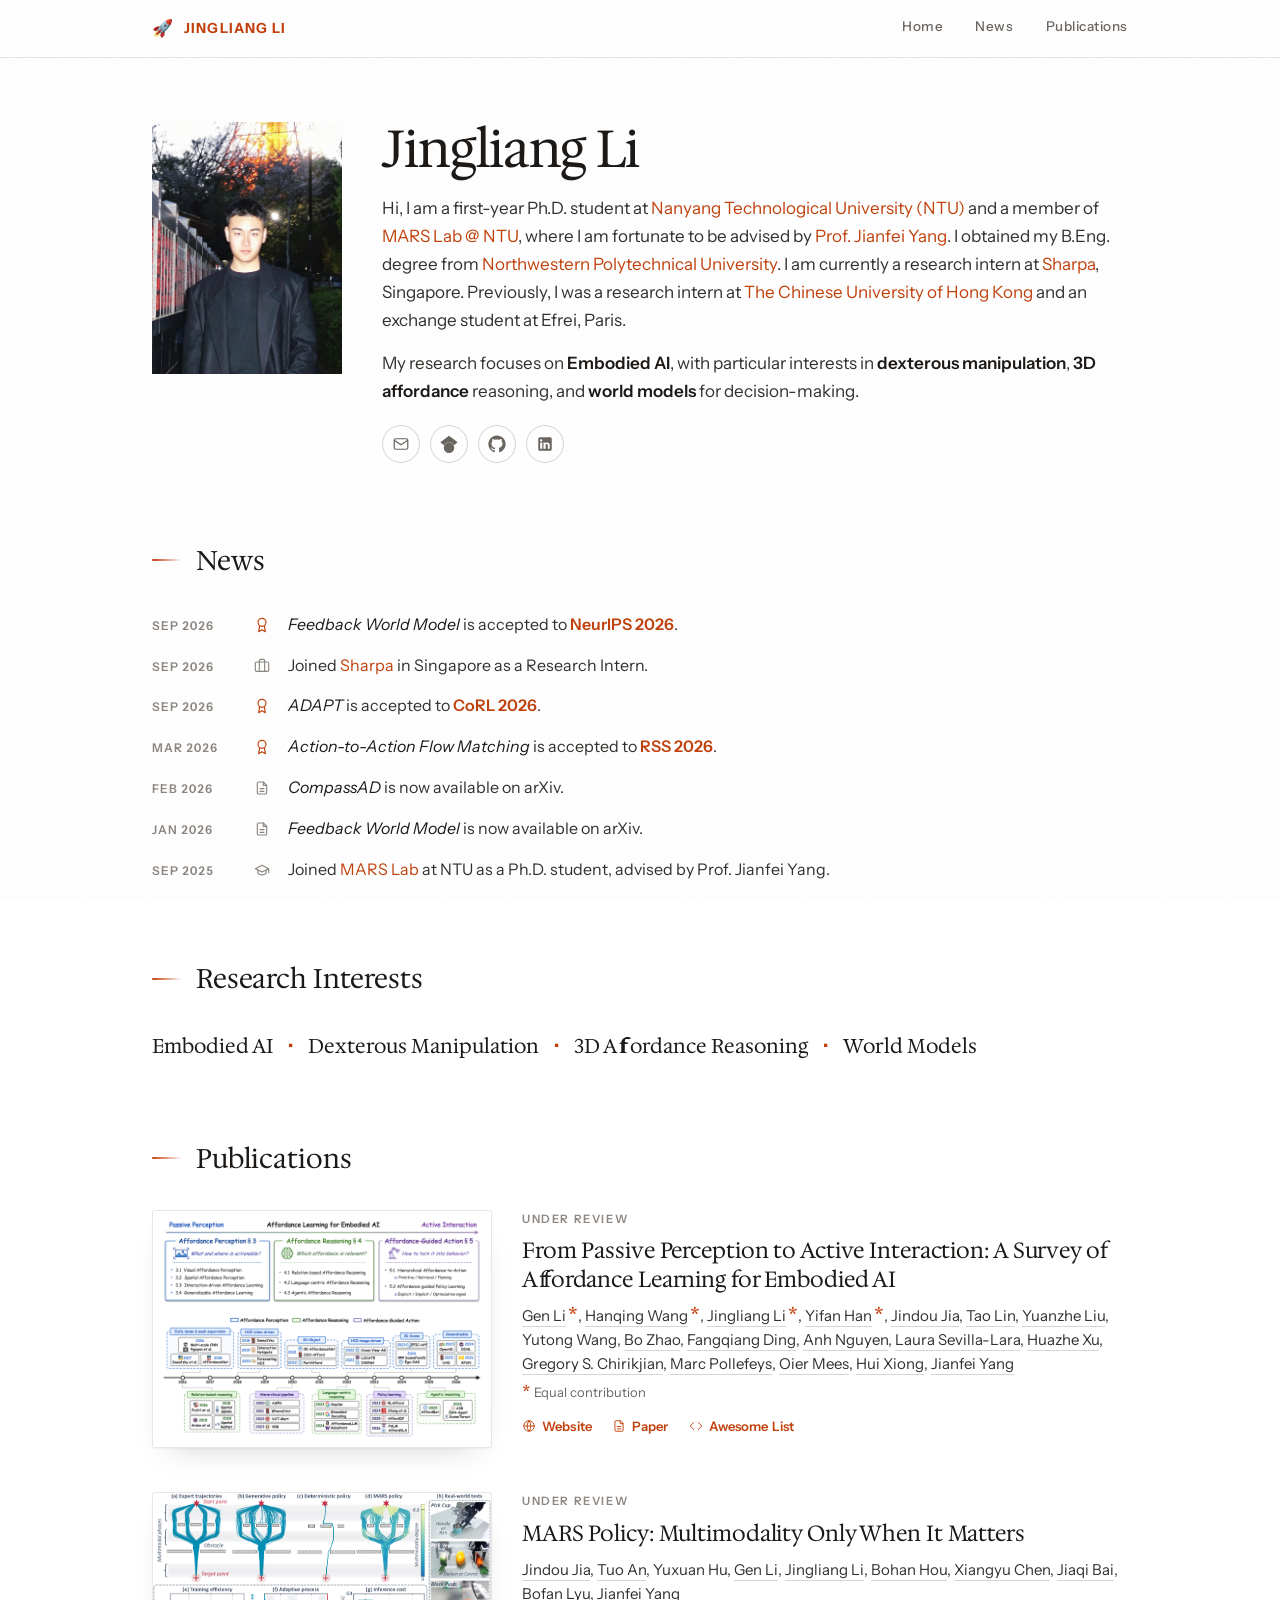
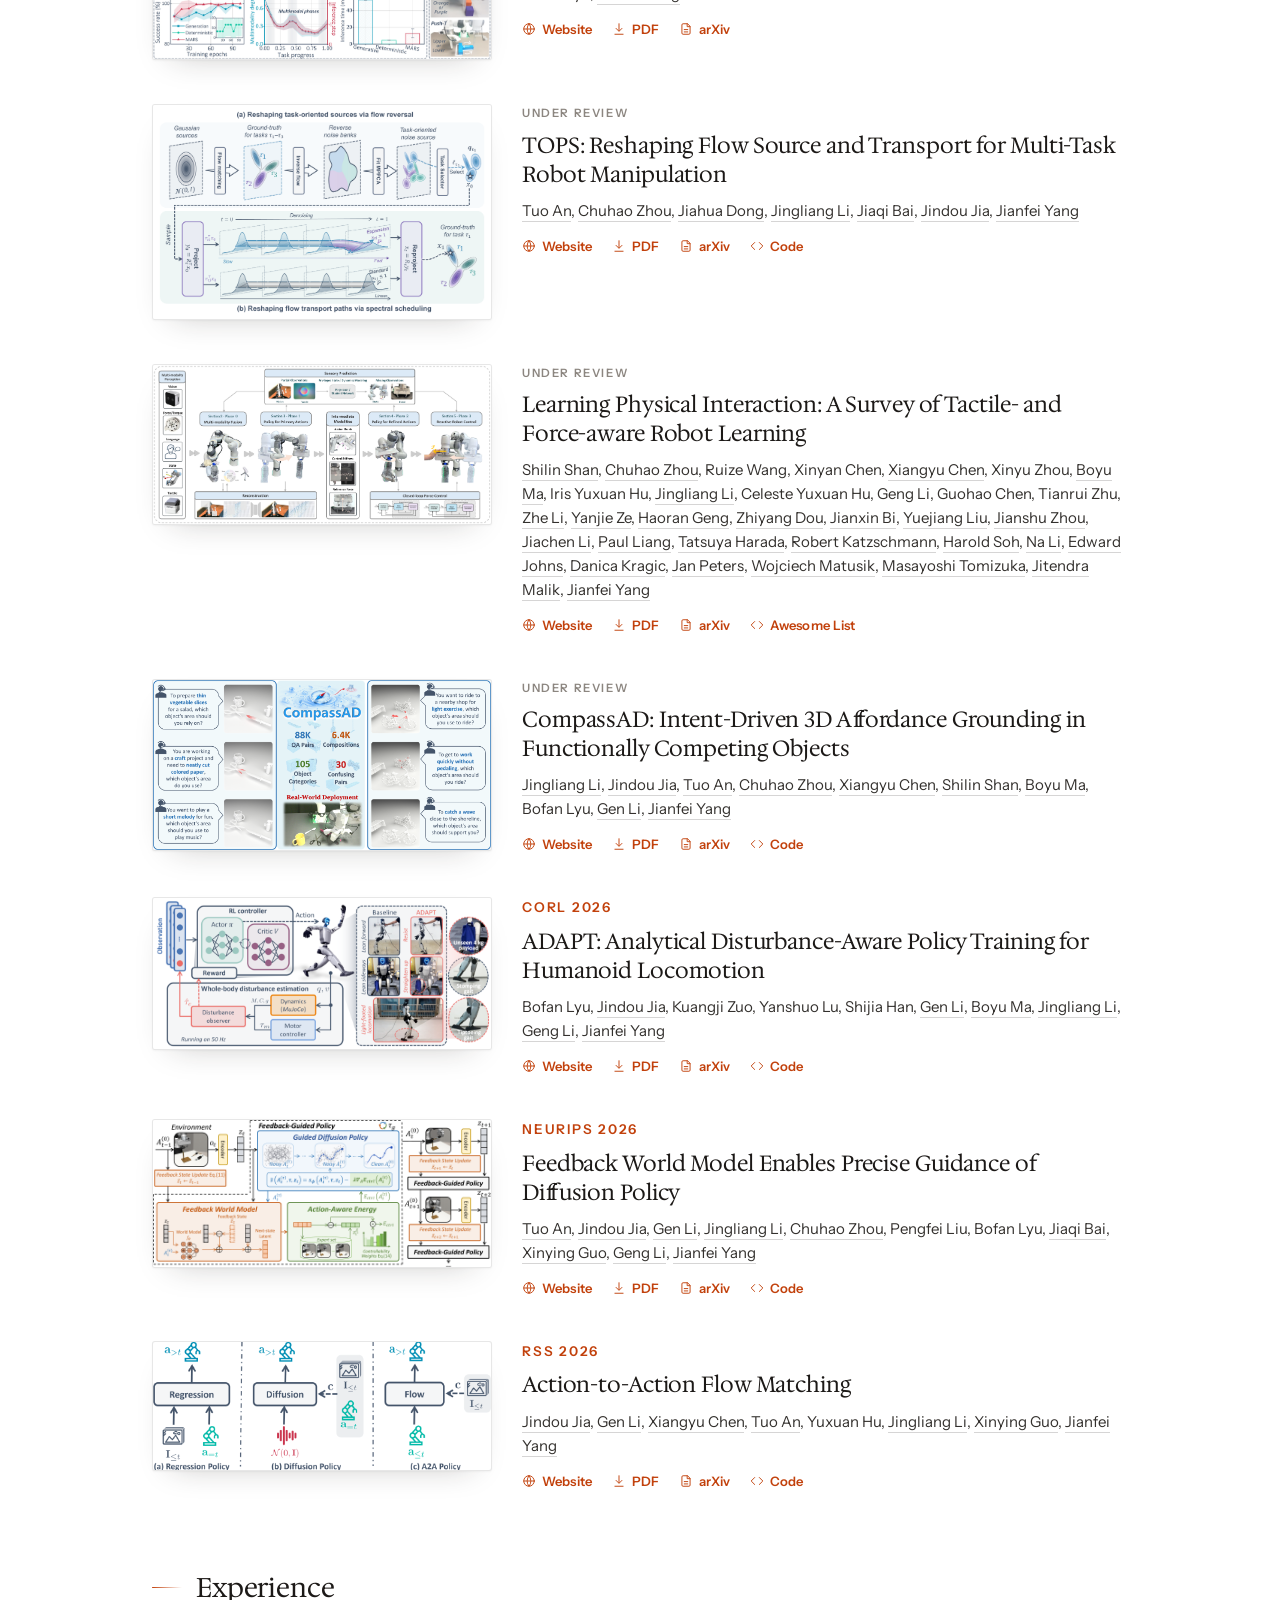
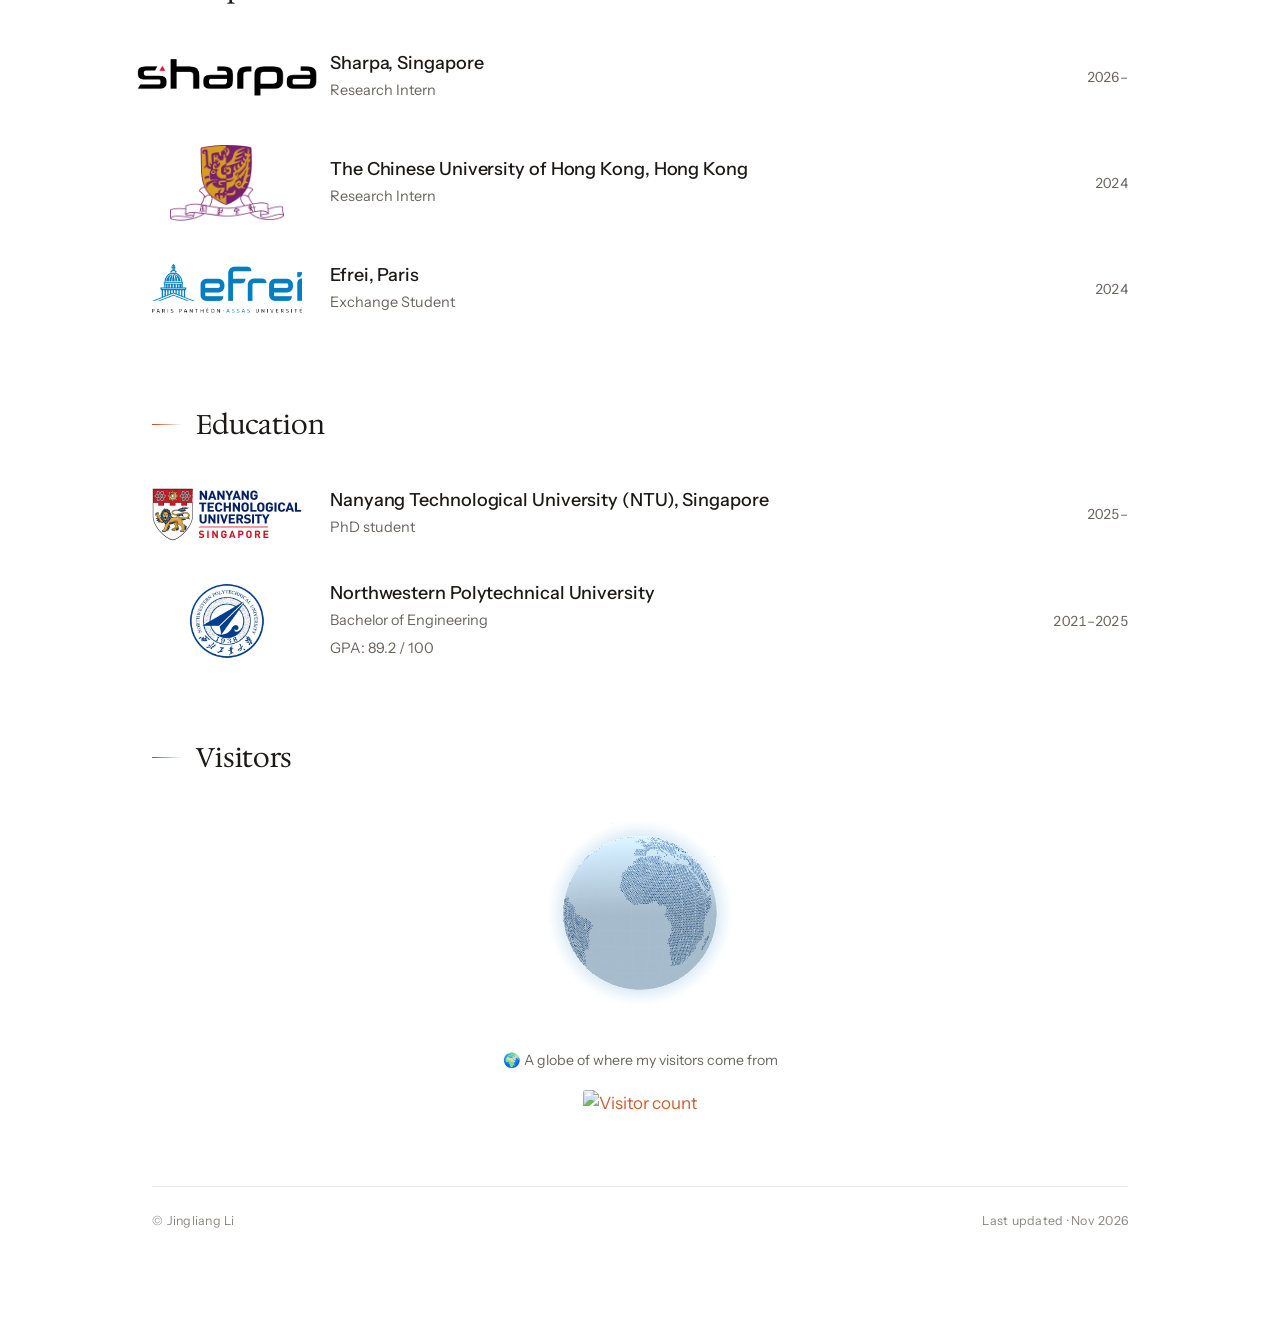
==== commit 5333c1f4: "Publications: add TOPS (Under Review) after MARS Policy Teaser is the method figure (Fig. 2, "Overvi" ====
--- a/index.html
+++ b/index.html
@@ -217,13 +217,36 @@
             <a href="https://jingliangli.com/">Jingliang Li</a>,
             <a href="https://hbhalpha.github.io/" target="_blank" rel="noopener">Bohan Hou</a>,
             <a href="https://xyc0212.github.io/" target="_blank" rel="noopener">Xiangyu Chen</a>,
-            Jiaqi Bai, Bofan Lyu,
+            <a href="https://b1ue-jay.github.io/homepage/" target="_blank" rel="noopener">Jiaqi Bai</a>, Bofan Lyu,
             <a href="https://marsyang.site/" target="_blank" rel="noopener">Jianfei Yang</a>
           </p>
           <p class="pub-links">
             <a class="btn" href="https://jingliangli.com/MARS_Policy/" target="_blank" rel="noopener"><svg viewBox="0 0 24 24" fill="none" stroke="currentColor" stroke-width="1.7" stroke-linecap="round" stroke-linejoin="round" aria-hidden="true"><circle cx="12" cy="12" r="9"/><path d="M3 12h18"/><path d="M12 3a14 14 0 0 1 0 18 14 14 0 0 1 0-18z"/></svg>Website</a>
             <a class="btn" href="https://arxiv.org/pdf/2605.29766" target="_blank" rel="noopener"><svg viewBox="0 0 24 24" fill="none" stroke="currentColor" stroke-width="1.7" stroke-linecap="round" stroke-linejoin="round" aria-hidden="true"><path d="M12 3v12"/><path d="m7 11 5 5 5-5"/><path d="M5 21h14"/></svg>PDF</a>
             <a class="btn" href="https://arxiv.org/abs/2605.29766" target="_blank" rel="noopener"><svg viewBox="0 0 24 24" fill="none" stroke="currentColor" stroke-width="1.7" stroke-linecap="round" stroke-linejoin="round" aria-hidden="true"><path d="M14 3H7a2 2 0 0 0-2 2v14a2 2 0 0 0 2 2h10a2 2 0 0 0 2-2V8z"/><path d="M14 3v5h5"/><path d="M9 13h6"/><path d="M9 17h6"/></svg>arXiv</a>
+          </p>
+        </div>
+      </article>
+
+      <article class="pub">
+        <img class="pub-teaser" src="assets/teaser_tops.png?v=1" alt="TOPS method overview" />
+        <div class="pub-body">
+          <div class="pub-venue venue--gray">Under Review</div>
+          <h3 class="pub-title">TOPS: Reshaping Flow Source and Transport for Multi-Task Robot Manipulation</h3>
+          <p class="pub-authors">
+            <a href="https://morpheus-an.github.io/" target="_blank" rel="noopener">Tuo An</a>,
+            <a href="https://chuhaozhou99.github.io/Chuhao-Zhou/" target="_blank" rel="noopener">Chuhao Zhou</a>,
+            <a href="https://scholar.google.com/citations?user=xrXqa8AAAAAJ" target="_blank" rel="noopener">Jiahua Dong</a>,
+            <a href="https://jingliangli.com/">Jingliang Li</a>,
+            <a href="https://b1ue-jay.github.io/homepage/" target="_blank" rel="noopener">Jiaqi Bai</a>,
+            <a href="https://jiajindou.github.io/" target="_blank" rel="noopener">Jindou Jia</a>,
+            <a href="https://marsyang.site/" target="_blank" rel="noopener">Jianfei Yang</a>
+          </p>
+          <p class="pub-links">
+            <a class="btn" href="https://ntumars.github.io/TOPS/" target="_blank" rel="noopener"><svg viewBox="0 0 24 24" fill="none" stroke="currentColor" stroke-width="1.7" stroke-linecap="round" stroke-linejoin="round" aria-hidden="true"><circle cx="12" cy="12" r="9"/><path d="M3 12h18"/><path d="M12 3a14 14 0 0 1 0 18 14 14 0 0 1 0-18z"/></svg>Website</a>
+            <a class="btn" href="https://arxiv.org/pdf/2610.36694" target="_blank" rel="noopener"><svg viewBox="0 0 24 24" fill="none" stroke="currentColor" stroke-width="1.7" stroke-linecap="round" stroke-linejoin="round" aria-hidden="true"><path d="M12 3v12"/><path d="m7 11 5 5 5-5"/><path d="M5 21h14"/></svg>PDF</a>
+            <a class="btn" href="https://arxiv.org/abs/2610.36694" target="_blank" rel="noopener"><svg viewBox="0 0 24 24" fill="none" stroke="currentColor" stroke-width="1.7" stroke-linecap="round" stroke-linejoin="round" aria-hidden="true"><path d="M14 3H7a2 2 0 0 0-2 2v14a2 2 0 0 0 2 2h10a2 2 0 0 0 2-2V8z"/><path d="M14 3v5h5"/><path d="M9 13h6"/><path d="M9 17h6"/></svg>arXiv</a>
+            <a class="btn" href="https://github.com/NTUMARS/TOPS" target="_blank" rel="noopener"><svg viewBox="0 0 24 24" fill="none" stroke="currentColor" stroke-width="1.7" stroke-linecap="round" stroke-linejoin="round" aria-hidden="true"><path d="m8 6-6 6 6 6"/><path d="m16 6 6 6-6 6"/></svg>Code</a>
           </p>
         </div>
       </article>
@@ -337,7 +360,8 @@
             <a href="https://reagan1311.github.io/" target="_blank" rel="noopener">Gen Li</a>,
             <a href="https://jingliangli.com/">Jingliang Li</a>,
             <a href="https://chuhaozhou99.github.io/Chuhao-Zhou/" target="_blank" rel="noopener">Chuhao Zhou</a>,
-            Pengfei Liu, Bofan Lyu, Jiaqi Bai,
+            Pengfei Liu, Bofan Lyu,
+            <a href="https://b1ue-jay.github.io/homepage/" target="_blank" rel="noopener">Jiaqi Bai</a>,
             <a href="https://scholar.google.com/citations?hl=en&amp;user=KWXEabIAAAAJ&amp;view_op=list_works&amp;sortby=pubdate" target="_blank" rel="noopener">Xinying Guo</a>,
             <a href="https://scholar.google.com/citations?user=SZg1xeoAAAAJ&amp;hl=zh-CN" target="_blank" rel="noopener">Geng Li</a>,
             <a href="https://marsyang.site/" target="_blank" rel="noopener">Jianfei Yang</a>
@@ -449,7 +473,7 @@
 
     <footer class="footer">
       <span>&copy; Jingliang Li</span>
-      <span>Last updated &middot; Sep 2026</span>
+      <span>Last updated &middot; Nov 2026</span>
     </footer>
 
   </main>
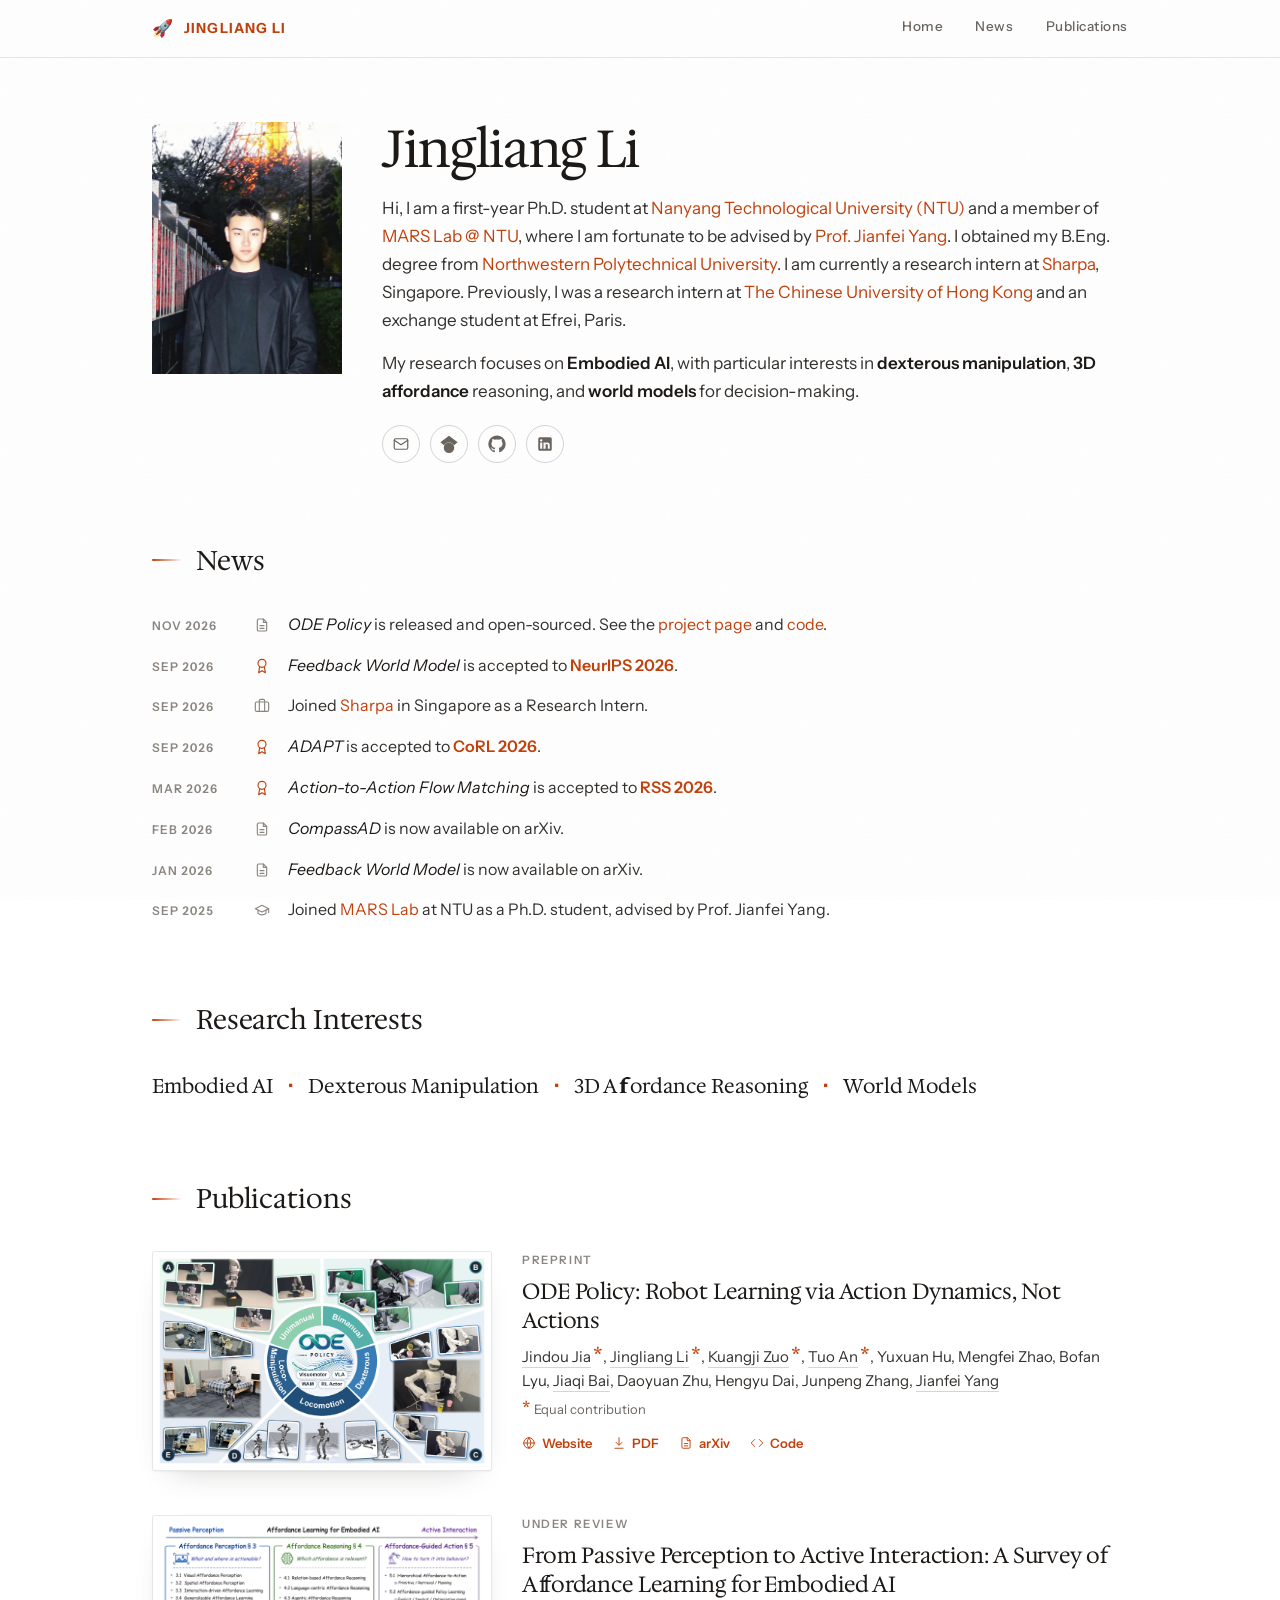
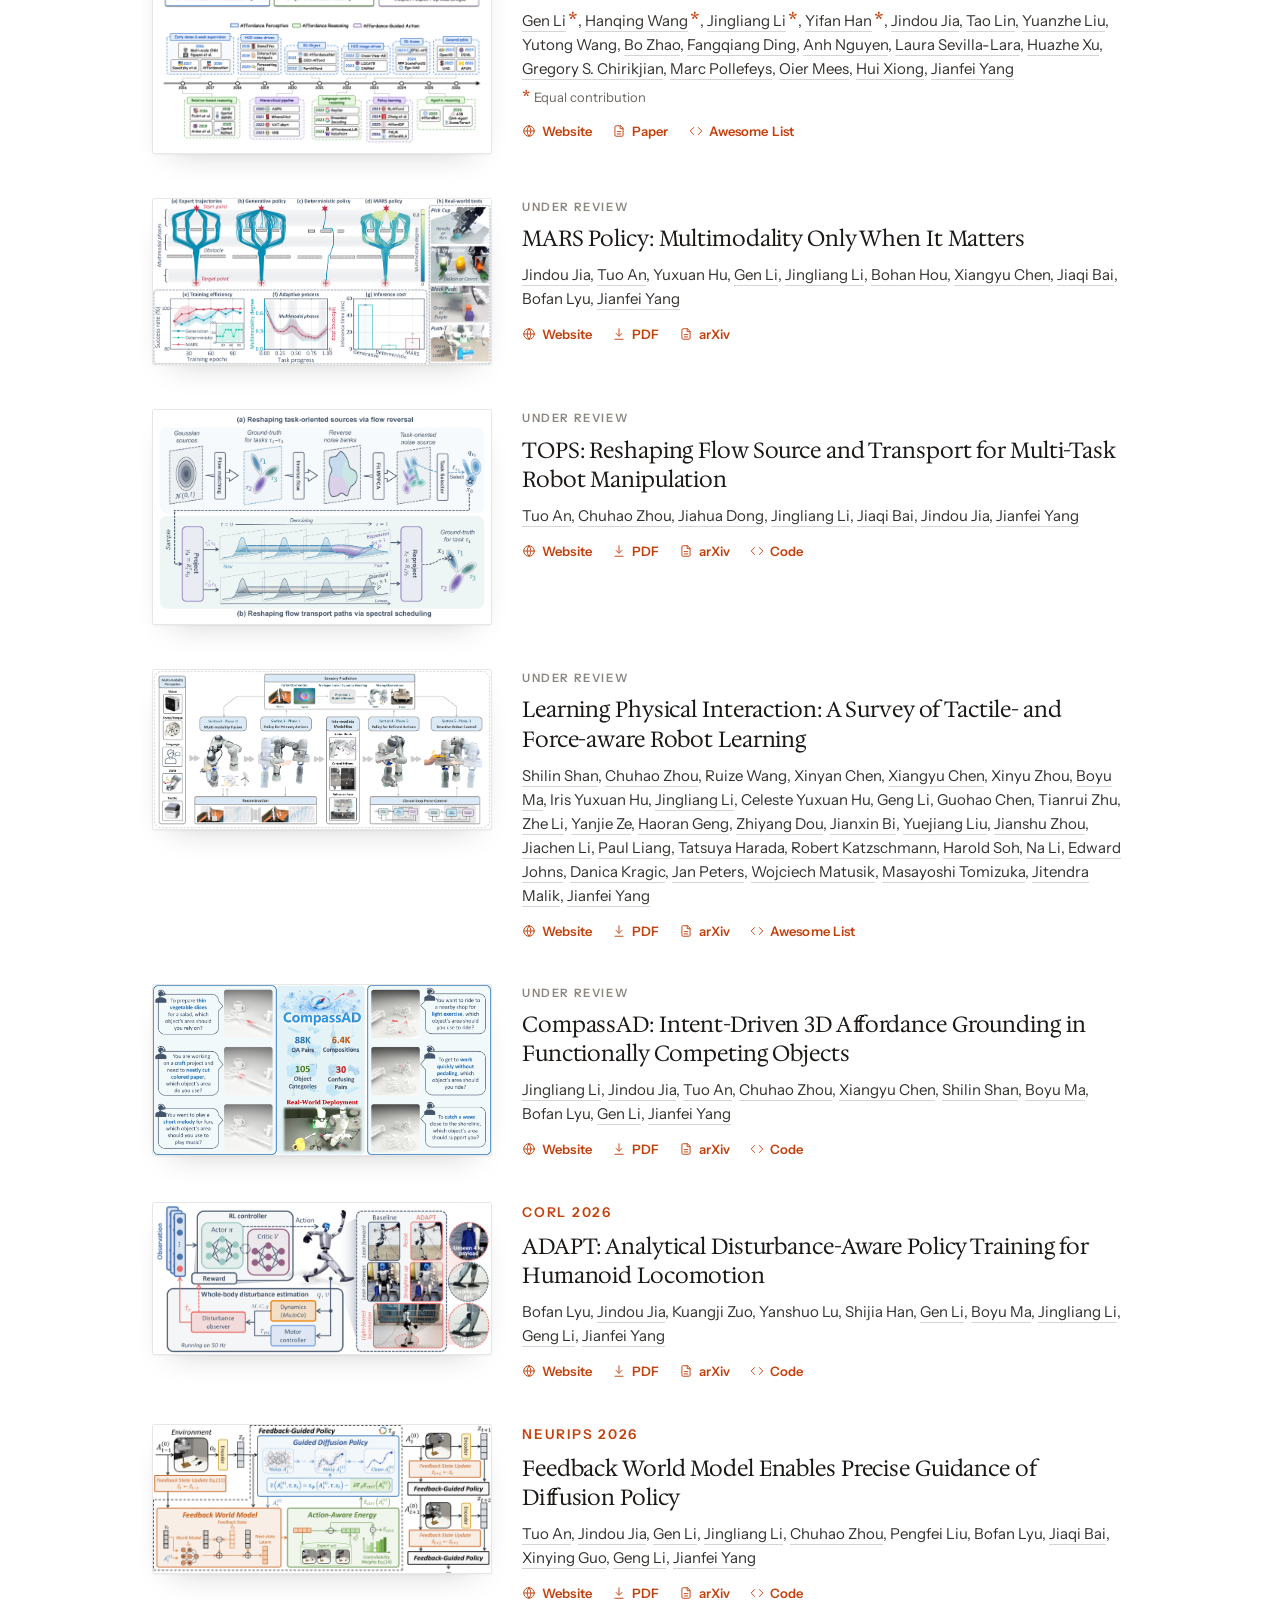
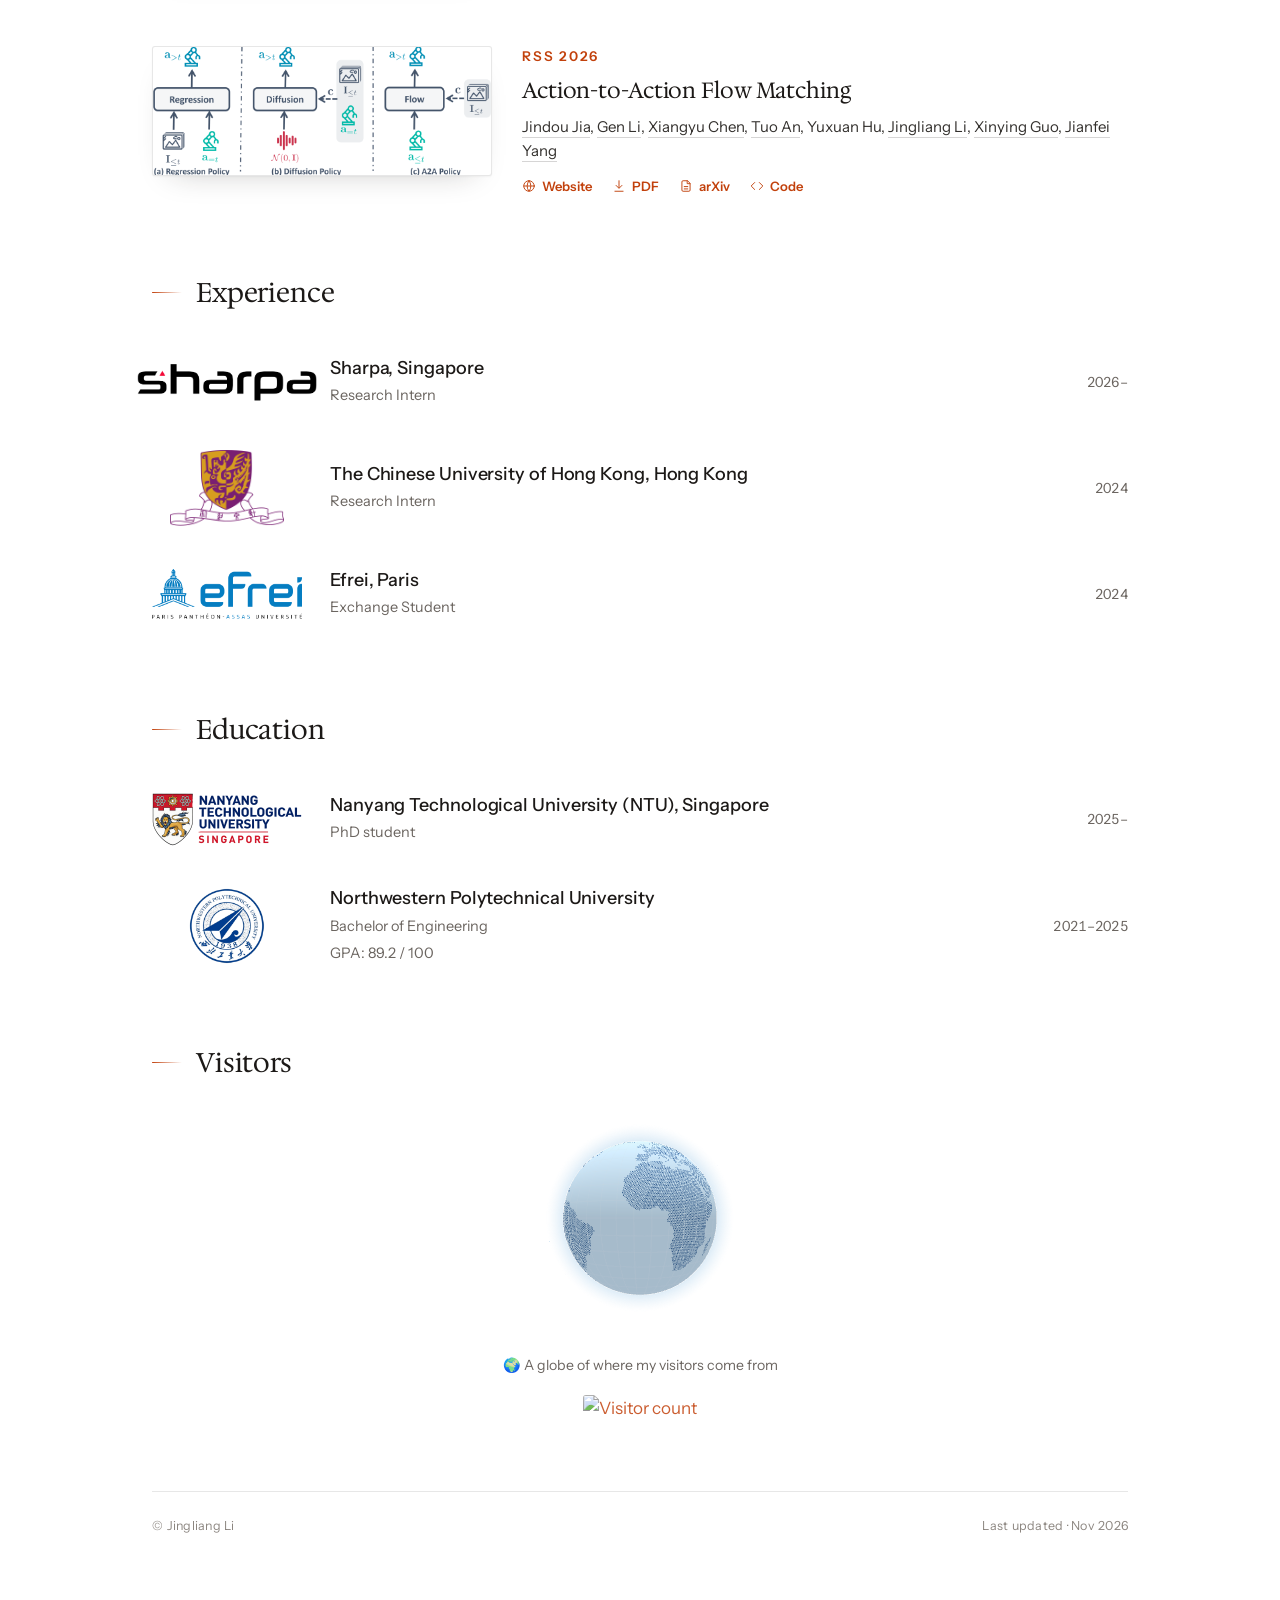
==== commit f3dd2988: "Publications: add ODE Policy as first entry; news for its release ODE Policy (arXiv 2611.01729) lead" ====
--- a/index.html
+++ b/index.html
@@ -97,6 +97,15 @@
            award = paper accepted, document = preprint on arXiv,
            briefcase = new position, cap = joined the lab. -->
       <ul class="news-list">
+        <li class="news-item news-item--preprint">
+          <span class="news-date">Nov 2026</span>
+          <span class="news-icon" aria-hidden="true"><svg viewBox="0 0 24 24" fill="none" stroke="currentColor" stroke-width="1.7" stroke-linecap="round" stroke-linejoin="round"><path d="M14 3H7a2 2 0 0 0-2 2v14a2 2 0 0 0 2 2h10a2 2 0 0 0 2-2V8z"/><path d="M14 3v5h5"/><path d="M9 13h6"/><path d="M9 17h6"/></svg></span>
+          <span class="news-text">
+            <em>ODE Policy</em> is released and open-sourced. See the
+            <a href="https://ntumars.github.io/ODE/" target="_blank" rel="noopener">project page</a> and
+            <a href="https://github.com/NTUMARS/ODE-POLICY" target="_blank" rel="noopener">code</a>.
+          </span>
+        </li>
         <li class="news-item news-item--accept">
           <span class="news-date">Sep 2026</span>
           <span class="news-icon" aria-hidden="true"><svg viewBox="0 0 24 24" fill="none" stroke="currentColor" stroke-width="1.7" stroke-linecap="round" stroke-linejoin="round"><circle cx="12" cy="8" r="6"/><path d="M15.477 12.89 17 22l-5-3-5 3 1.523-9.11"/></svg></span>
@@ -166,6 +175,31 @@
     <!-- ===== Publications ===== -->
     <section class="section" id="publications">
       <h2>Publications</h2>
+
+      <article class="pub">
+        <img class="pub-teaser" src="assets/teaser_ode.jpg?v=1" alt="ODE Policy teaser" />
+        <div class="pub-body">
+          <div class="pub-venue venue--gray">Preprint</div>
+          <h3 class="pub-title">ODE Policy: Robot Learning via Action Dynamics, Not Actions</h3>
+          <p class="pub-authors">
+            <a href="https://jiajindou.github.io/" target="_blank" rel="noopener">Jindou Jia</a><sup class="eq">*</sup>,
+            <a href="https://jingliangli.com/">Jingliang Li</a><sup class="eq">*</sup>,
+            <a href="https://kuangjizuo.com/" target="_blank" rel="noopener">Kuangji Zuo</a><sup class="eq">*</sup>,
+            <a href="https://morpheus-an.github.io/" target="_blank" rel="noopener">Tuo An</a><sup class="eq">*</sup>,
+            Yuxuan Hu, Mengfei Zhao, Bofan Lyu,
+            <a href="https://b1ue-jay.github.io/homepage/" target="_blank" rel="noopener">Jiaqi Bai</a>,
+            Daoyuan Zhu, Hengyu Dai, Junpeng Zhang,
+            <a href="https://marsyang.site/" target="_blank" rel="noopener">Jianfei Yang</a>
+          </p>
+          <p class="pub-note"><sup class="eq">*</sup> Equal contribution</p>
+          <p class="pub-links">
+            <a class="btn" href="https://ntumars.github.io/ODE/" target="_blank" rel="noopener"><svg viewBox="0 0 24 24" fill="none" stroke="currentColor" stroke-width="1.7" stroke-linecap="round" stroke-linejoin="round" aria-hidden="true"><circle cx="12" cy="12" r="9"/><path d="M3 12h18"/><path d="M12 3a14 14 0 0 1 0 18 14 14 0 0 1 0-18z"/></svg>Website</a>
+            <a class="btn" href="https://arxiv.org/pdf/2611.01729" target="_blank" rel="noopener"><svg viewBox="0 0 24 24" fill="none" stroke="currentColor" stroke-width="1.7" stroke-linecap="round" stroke-linejoin="round" aria-hidden="true"><path d="M12 3v12"/><path d="m7 11 5 5 5-5"/><path d="M5 21h14"/></svg>PDF</a>
+            <a class="btn" href="https://arxiv.org/abs/2611.01729" target="_blank" rel="noopener"><svg viewBox="0 0 24 24" fill="none" stroke="currentColor" stroke-width="1.7" stroke-linecap="round" stroke-linejoin="round" aria-hidden="true"><path d="M14 3H7a2 2 0 0 0-2 2v14a2 2 0 0 0 2 2h10a2 2 0 0 0 2-2V8z"/><path d="M14 3v5h5"/><path d="M9 13h6"/><path d="M9 17h6"/></svg>arXiv</a>
+            <a class="btn" href="https://github.com/NTUMARS/ODE-POLICY" target="_blank" rel="noopener"><svg viewBox="0 0 24 24" fill="none" stroke="currentColor" stroke-width="1.7" stroke-linecap="round" stroke-linejoin="round" aria-hidden="true"><path d="m8 6-6 6 6 6"/><path d="m16 6 6 6-6 6"/></svg>Code</a>
+          </p>
+        </div>
+      </article>
 
       <article class="pub">
         <img class="pub-teaser" src="assets/teaser_affordance.png?v=2" alt="Affordance survey overview and research trends" />
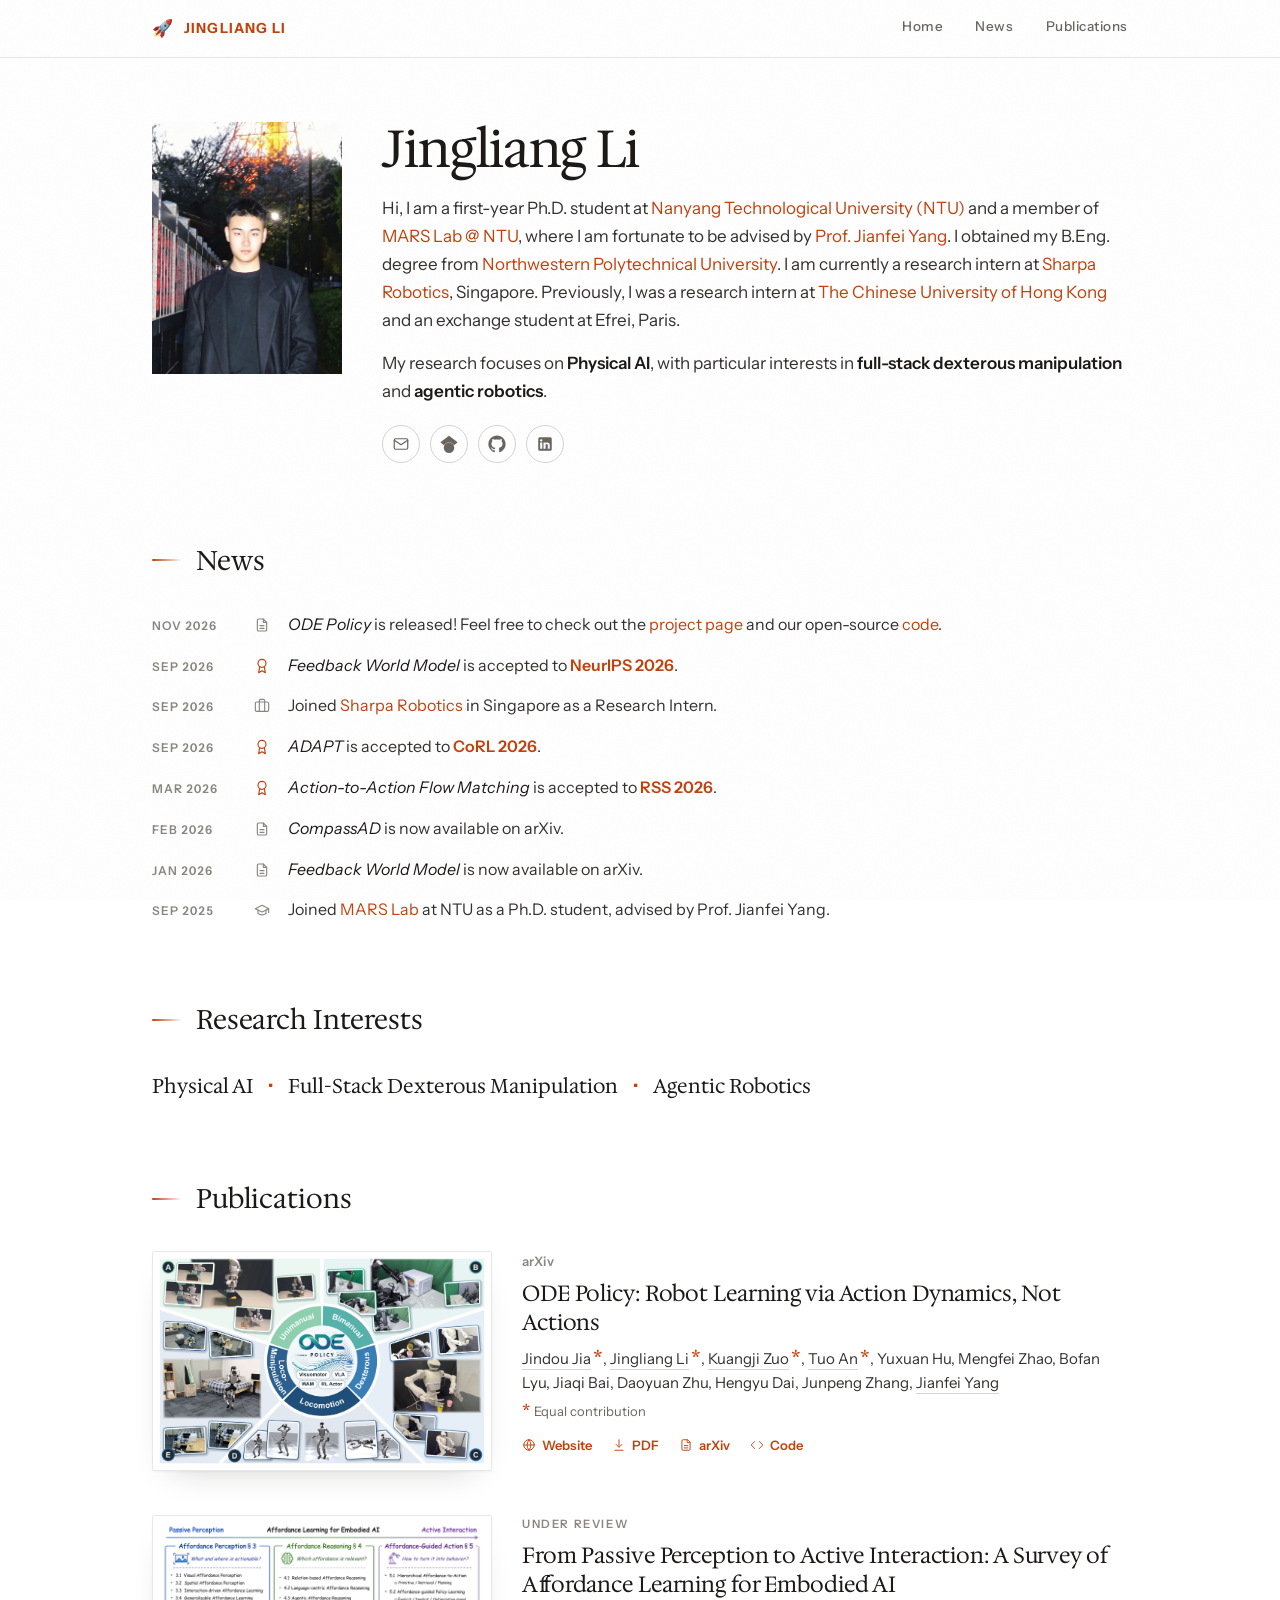
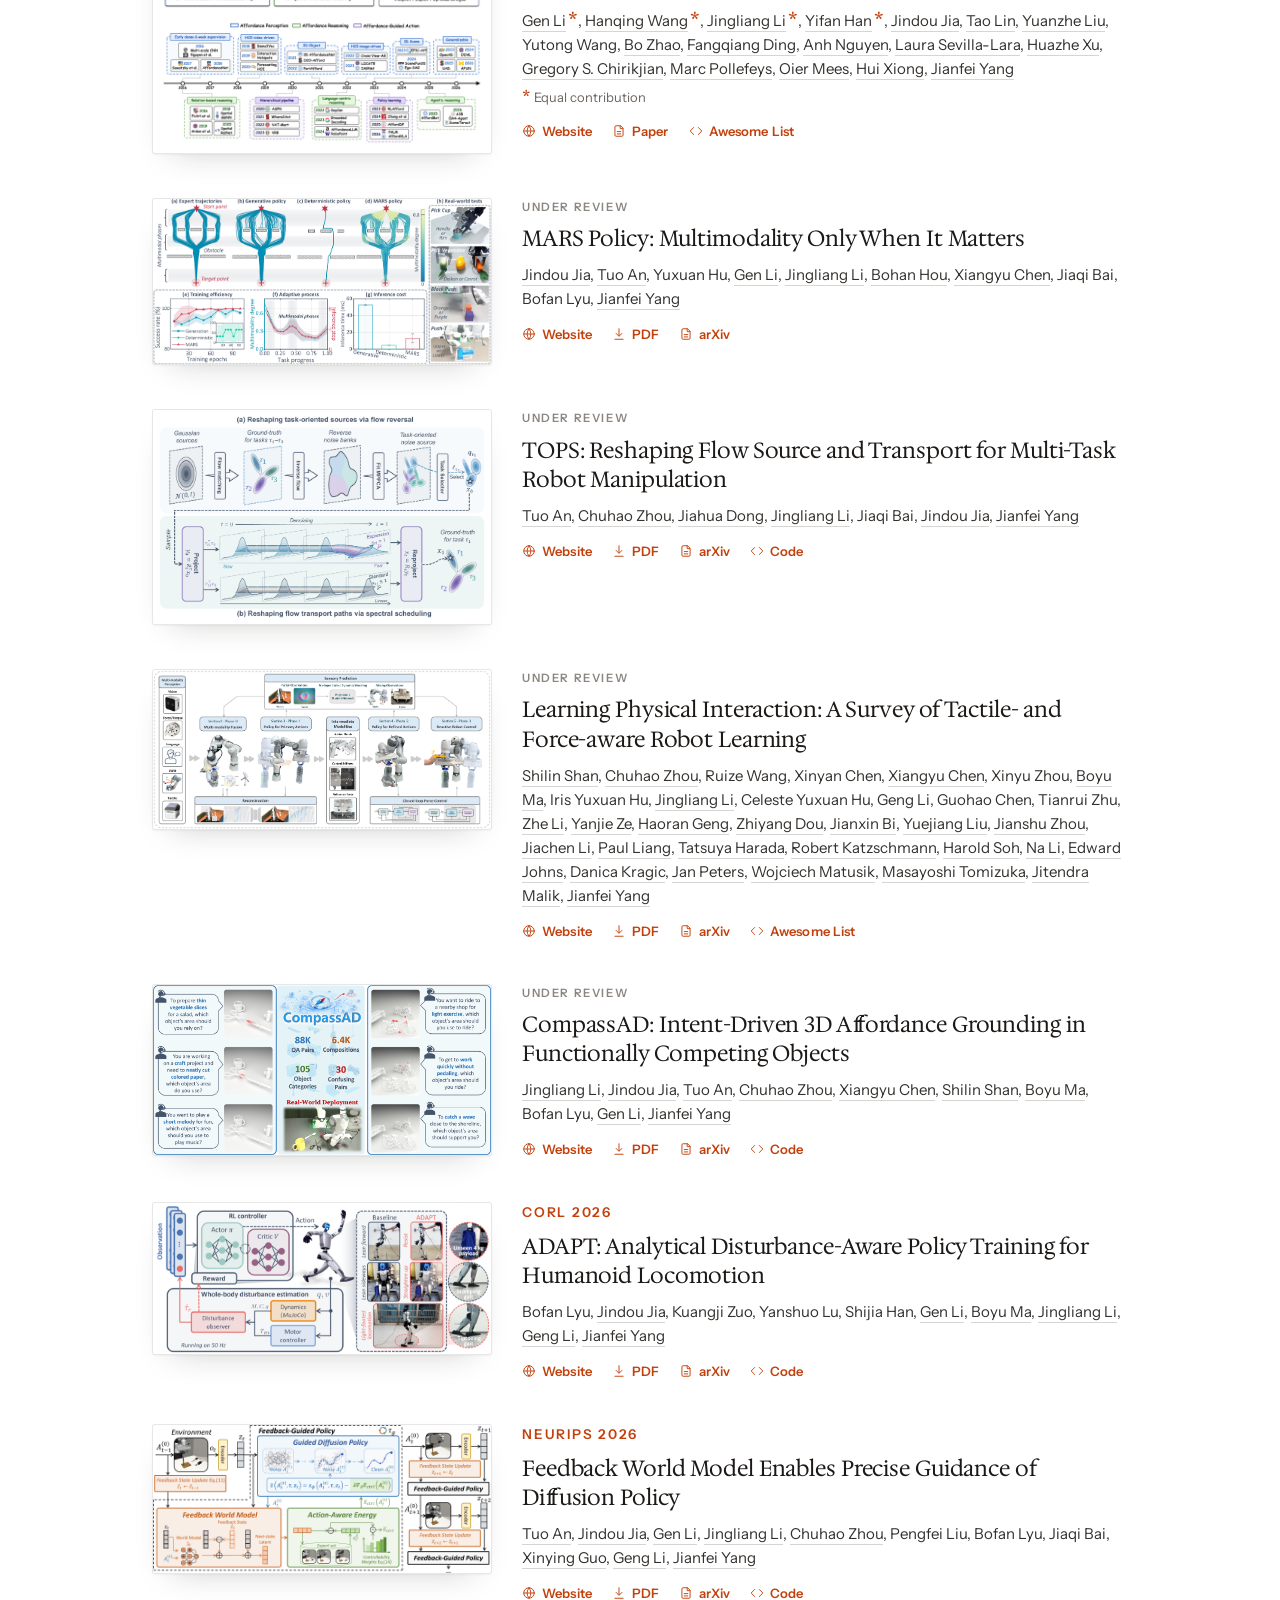
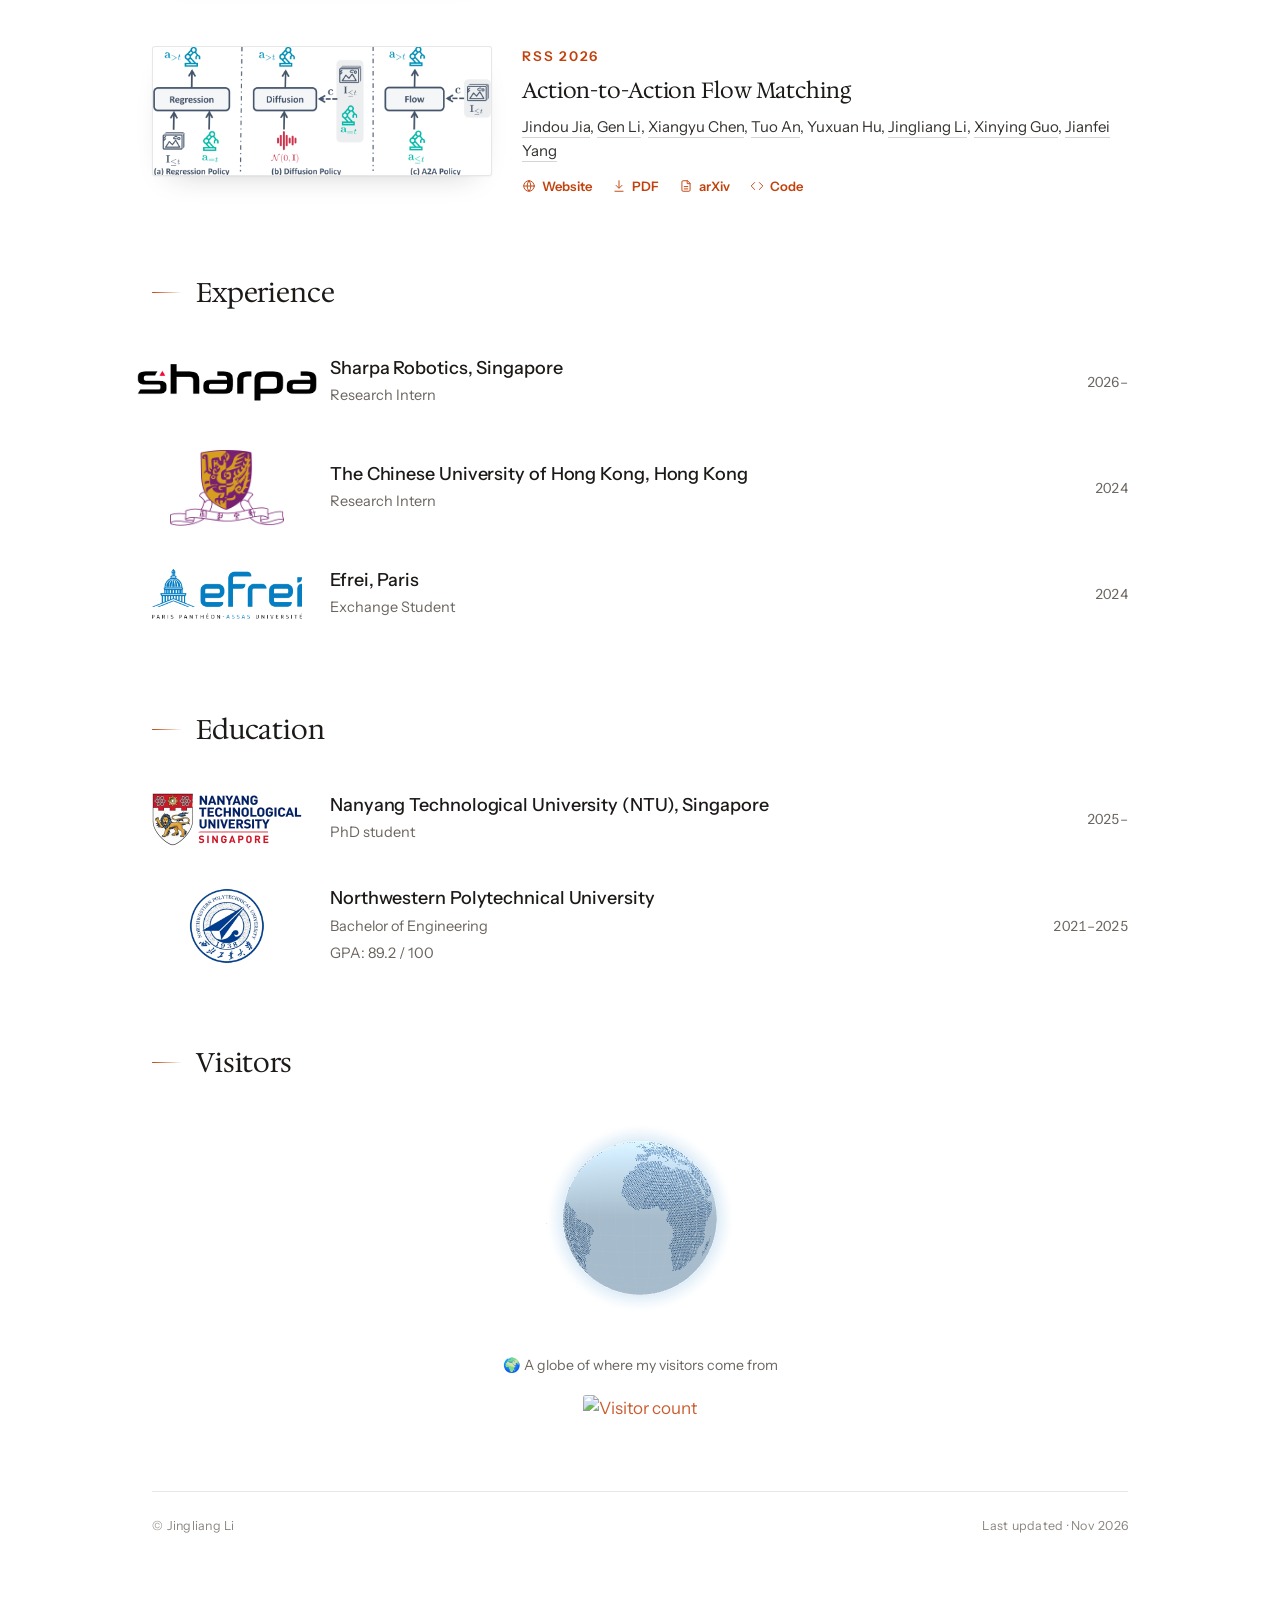
==== commit 2b88ad61: "Homepage: new research interests, Sharpa Robotics, ODE entry tweaks - Research interests: Physical A" ====
--- a/index.html
+++ b/index.html
@@ -4,13 +4,13 @@
   <meta charset="UTF-8" />
   <meta name="viewport" content="width=device-width, initial-scale=1.0" />
   <title>Jingliang Li</title>
-  <meta name="description" content="Jingliang Li — PhD student at Nanyang Technological University. Research in Embodied AI: dexterous manipulation, 3D affordance reasoning, and world models." />
+  <meta name="description" content="Jingliang Li — PhD student at Nanyang Technological University. Research in Physical AI: full-stack dexterous manipulation and agentic robotics." />
   <link rel="canonical" href="https://jingliangli.com/" />
   <link rel="icon" type="image/svg+xml" href="assets/favicon.svg" />
   <link rel="preconnect" href="https://fonts.googleapis.com" />
   <link rel="preconnect" href="https://fonts.gstatic.com" crossorigin />
   <link href="https://fonts.googleapis.com/css2?family=Hedvig+Letters+Serif&family=Instrument+Sans:wght@400;500;600;700&display=swap" rel="stylesheet" />
-  <link rel="stylesheet" href="style.css?v=35" />
+  <link rel="stylesheet" href="style.css?v=36" />
 </head>
 <body>
 
@@ -46,15 +46,14 @@
           I obtained my B.Eng. degree from
           <a href="https://en.nwpu.edu.cn/" target="_blank" rel="noopener">Northwestern Polytechnical University</a>.
           I am currently a research intern at
-          <a href="https://www.sharpa.com/" target="_blank" rel="noopener">Sharpa</a>, Singapore.
+          <a href="https://www.sharpa.com/" target="_blank" rel="noopener">Sharpa Robotics</a>, Singapore.
           Previously, I was a research intern at
           <a href="https://www.cuhk.edu.hk/" target="_blank" rel="noopener">The Chinese University of Hong Kong</a>
           and an exchange student at Efrei, Paris.
         </p>
         <p class="bio">
-          My research focuses on <strong>Embodied AI</strong>, with particular interests
-          in <strong>dexterous manipulation</strong>, <strong>3D affordance</strong> reasoning,
-          and <strong>world models</strong> for decision-making.
+          My research focuses on <strong>Physical AI</strong>, with particular interests
+          in <strong>full-stack dexterous manipulation</strong> and <strong>agentic robotics</strong>.
         </p>
         <ul class="contact-row">
           <li>
@@ -101,8 +100,8 @@
           <span class="news-date">Nov 2026</span>
           <span class="news-icon" aria-hidden="true"><svg viewBox="0 0 24 24" fill="none" stroke="currentColor" stroke-width="1.7" stroke-linecap="round" stroke-linejoin="round"><path d="M14 3H7a2 2 0 0 0-2 2v14a2 2 0 0 0 2 2h10a2 2 0 0 0 2-2V8z"/><path d="M14 3v5h5"/><path d="M9 13h6"/><path d="M9 17h6"/></svg></span>
           <span class="news-text">
-            <em>ODE Policy</em> is released and open-sourced. See the
-            <a href="https://ntumars.github.io/ODE/" target="_blank" rel="noopener">project page</a> and
+            <em>ODE Policy</em> is released! Feel free to check out the
+            <a href="https://ntumars.github.io/ODE/" target="_blank" rel="noopener">project page</a> and our open-source
             <a href="https://github.com/NTUMARS/ODE-POLICY" target="_blank" rel="noopener">code</a>.
           </span>
         </li>
@@ -118,7 +117,7 @@
           <span class="news-date">Sep 2026</span>
           <span class="news-icon" aria-hidden="true"><svg viewBox="0 0 24 24" fill="none" stroke="currentColor" stroke-width="1.7" stroke-linecap="round" stroke-linejoin="round"><path d="M16 20V4a2 2 0 0 0-2-2h-4a2 2 0 0 0-2 2v16"/><rect width="20" height="14" x="2" y="6" rx="2"/></svg></span>
           <span class="news-text">
-            Joined <a href="https://www.sharpa.com/" target="_blank" rel="noopener">Sharpa</a> in Singapore as a Research Intern.
+            Joined <a href="https://www.sharpa.com/" target="_blank" rel="noopener">Sharpa Robotics</a> in Singapore as a Research Intern.
           </span>
         </li>
         <li class="news-item news-item--accept">
@@ -165,10 +164,9 @@
     <section class="section" id="interests">
       <h2>Research Interests</h2>
       <ul class="tag-row">
-        <li class="tag">Embodied AI</li>
-        <li class="tag">Dexterous Manipulation</li>
-        <li class="tag">3D Affordance Reasoning</li>
-        <li class="tag">World Models</li>
+        <li class="tag">Physical AI</li>
+        <li class="tag">Full-Stack Dexterous Manipulation</li>
+        <li class="tag">Agentic Robotics</li>
       </ul>
     </section>
 
@@ -179,15 +177,14 @@
       <article class="pub">
         <img class="pub-teaser" src="assets/teaser_ode.jpg?v=1" alt="ODE Policy teaser" />
         <div class="pub-body">
-          <div class="pub-venue venue--gray">Preprint</div>
+          <div class="pub-venue venue--gray venue--arxiv">arXiv</div>
           <h3 class="pub-title">ODE Policy: Robot Learning via Action Dynamics, Not Actions</h3>
           <p class="pub-authors">
             <a href="https://jiajindou.github.io/" target="_blank" rel="noopener">Jindou Jia</a><sup class="eq">*</sup>,
             <a href="https://jingliangli.com/">Jingliang Li</a><sup class="eq">*</sup>,
             <a href="https://kuangjizuo.com/" target="_blank" rel="noopener">Kuangji Zuo</a><sup class="eq">*</sup>,
             <a href="https://morpheus-an.github.io/" target="_blank" rel="noopener">Tuo An</a><sup class="eq">*</sup>,
-            Yuxuan Hu, Mengfei Zhao, Bofan Lyu,
-            <a href="https://b1ue-jay.github.io/homepage/" target="_blank" rel="noopener">Jiaqi Bai</a>,
+            Yuxuan Hu, Mengfei Zhao, Bofan Lyu, Jiaqi Bai,
             Daoyuan Zhu, Hengyu Dai, Junpeng Zhang,
             <a href="https://marsyang.site/" target="_blank" rel="noopener">Jianfei Yang</a>
           </p>
@@ -251,7 +248,7 @@
             <a href="https://jingliangli.com/">Jingliang Li</a>,
             <a href="https://hbhalpha.github.io/" target="_blank" rel="noopener">Bohan Hou</a>,
             <a href="https://xyc0212.github.io/" target="_blank" rel="noopener">Xiangyu Chen</a>,
-            <a href="https://b1ue-jay.github.io/homepage/" target="_blank" rel="noopener">Jiaqi Bai</a>, Bofan Lyu,
+            Jiaqi Bai, Bofan Lyu,
             <a href="https://marsyang.site/" target="_blank" rel="noopener">Jianfei Yang</a>
           </p>
           <p class="pub-links">
@@ -272,7 +269,7 @@
             <a href="https://chuhaozhou99.github.io/Chuhao-Zhou/" target="_blank" rel="noopener">Chuhao Zhou</a>,
             <a href="https://scholar.google.com/citations?user=xrXqa8AAAAAJ" target="_blank" rel="noopener">Jiahua Dong</a>,
             <a href="https://jingliangli.com/">Jingliang Li</a>,
-            <a href="https://b1ue-jay.github.io/homepage/" target="_blank" rel="noopener">Jiaqi Bai</a>,
+            Jiaqi Bai,
             <a href="https://jiajindou.github.io/" target="_blank" rel="noopener">Jindou Jia</a>,
             <a href="https://marsyang.site/" target="_blank" rel="noopener">Jianfei Yang</a>
           </p>
@@ -394,8 +391,7 @@
             <a href="https://reagan1311.github.io/" target="_blank" rel="noopener">Gen Li</a>,
             <a href="https://jingliangli.com/">Jingliang Li</a>,
             <a href="https://chuhaozhou99.github.io/Chuhao-Zhou/" target="_blank" rel="noopener">Chuhao Zhou</a>,
-            Pengfei Liu, Bofan Lyu,
-            <a href="https://b1ue-jay.github.io/homepage/" target="_blank" rel="noopener">Jiaqi Bai</a>,
+            Pengfei Liu, Bofan Lyu, Jiaqi Bai,
             <a href="https://scholar.google.com/citations?hl=en&amp;user=KWXEabIAAAAJ&amp;view_op=list_works&amp;sortby=pubdate" target="_blank" rel="noopener">Xinying Guo</a>,
             <a href="https://scholar.google.com/citations?user=SZg1xeoAAAAJ&amp;hl=zh-CN" target="_blank" rel="noopener">Geng Li</a>,
             <a href="https://marsyang.site/" target="_blank" rel="noopener">Jianfei Yang</a>
@@ -442,9 +438,9 @@
       <h2>Experience</h2>
       <ul class="rows">
         <li class="row">
-          <img class="row-logo row-logo--lg" src="assets/sharpa_logo.png?v=1" alt="Sharpa logo" />
+          <img class="row-logo row-logo--lg" src="assets/sharpa_logo.png?v=1" alt="Sharpa Robotics logo" />
           <div class="row-main">
-            <div class="row-title">Sharpa, Singapore</div>
+            <div class="row-title">Sharpa Robotics, Singapore</div>
             <div class="row-sub">Research Intern</div>
           </div>
           <div class="row-year">2026&ndash;</div>
--- a/style.css
+++ b/style.css
@@ -361,6 +361,12 @@
   margin-bottom: 8px;
 }
 .venue--gray { color: var(--faint); }
+/* arXiv keeps its own casing instead of the uppercase status style */
+.venue--arxiv {
+  text-transform: none;
+  font-size: 13px;
+  letter-spacing: 0.03em;
+}
 /* Accepted venues read a step larger than the gray status labels */
 .venue--red {
   color: var(--accent);
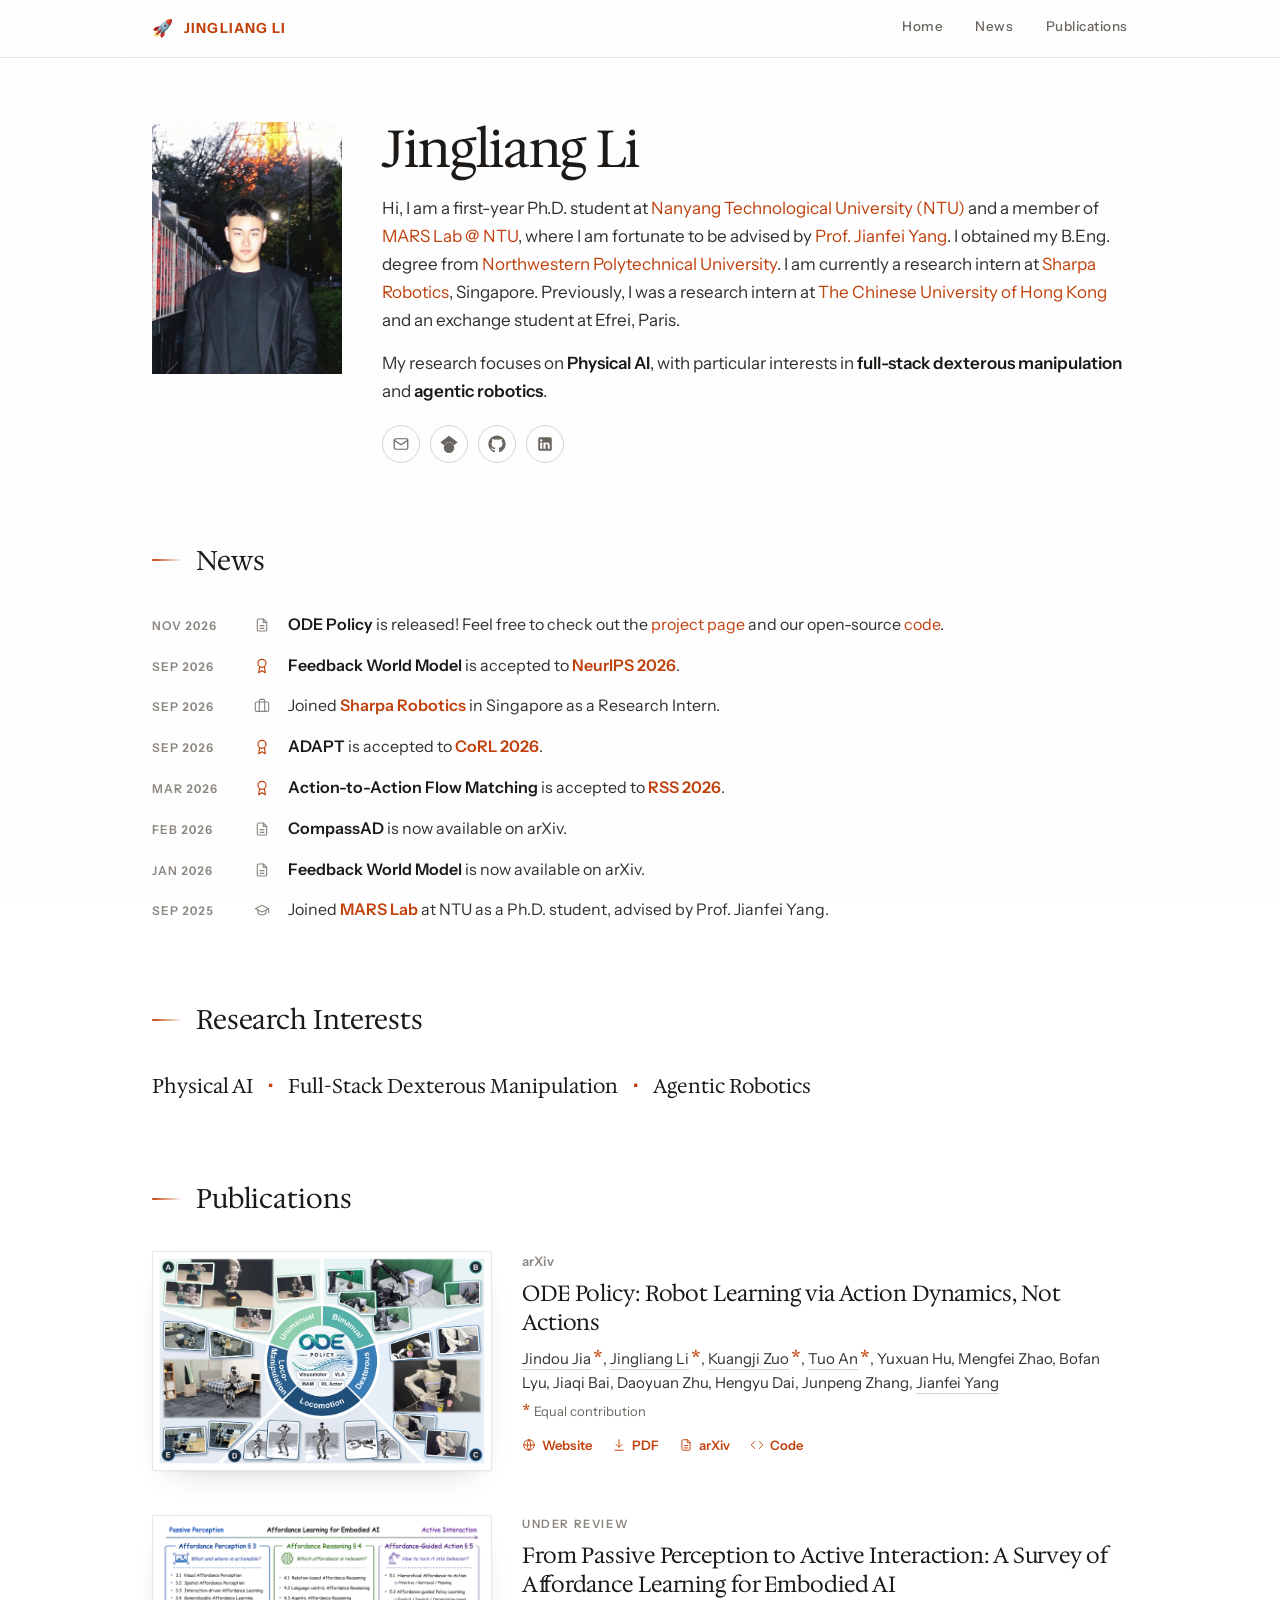
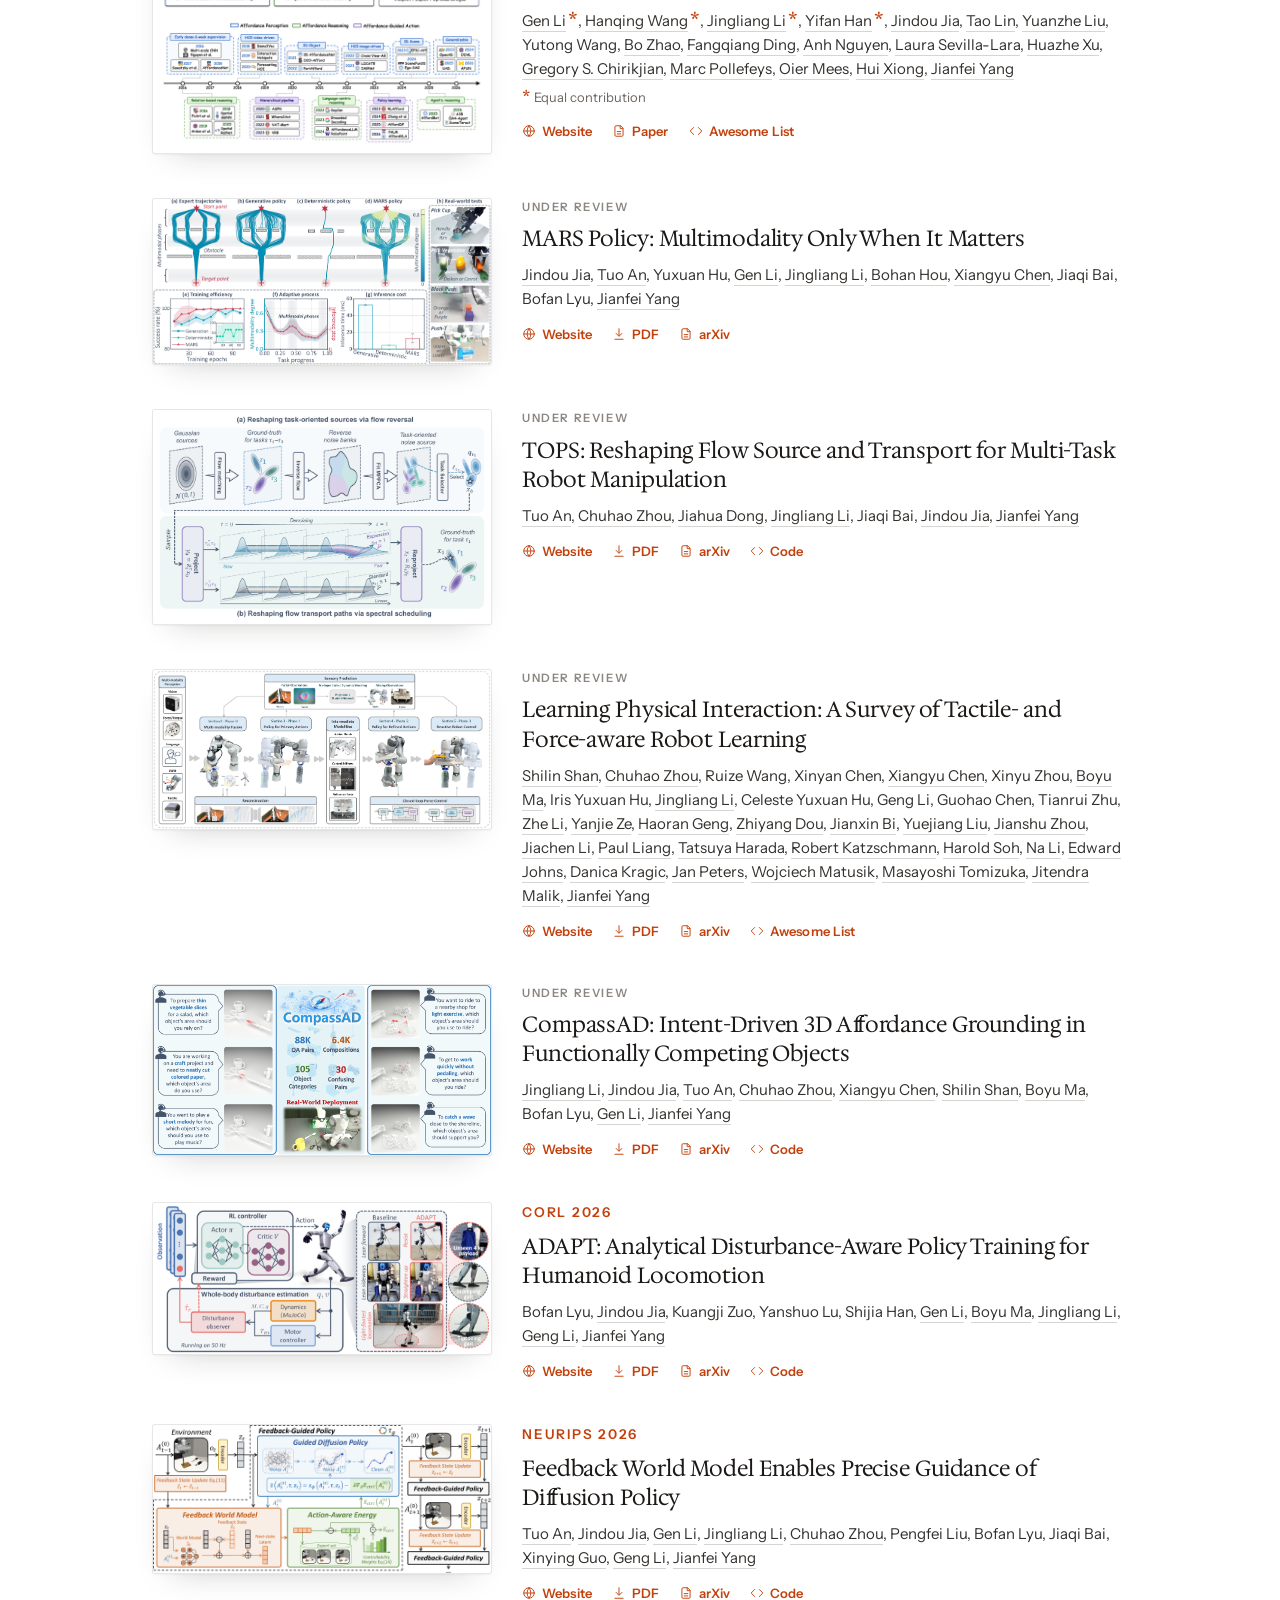
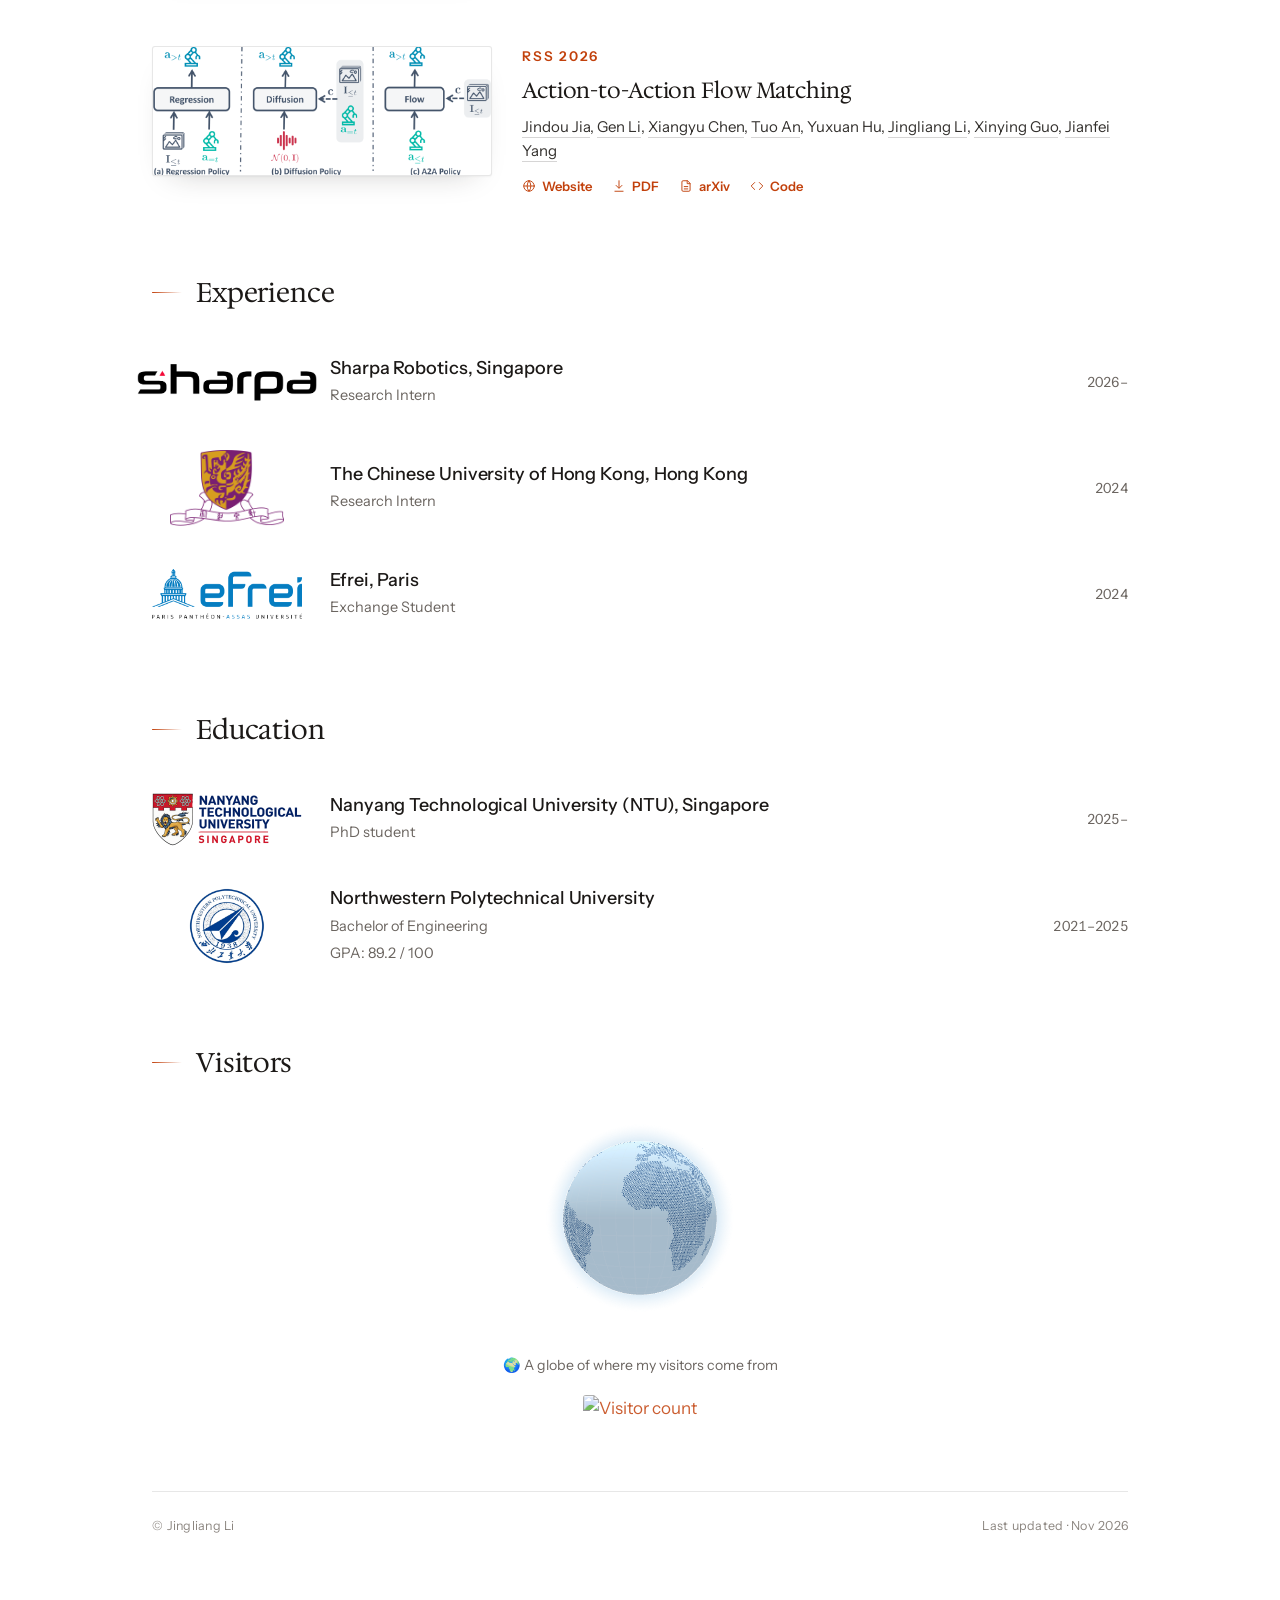
==== commit 0f6f4c1f: "News: paper names become bold links to their websites; bold org names Paper names in News were itali" ====
--- a/index.html
+++ b/index.html
@@ -10,7 +10,7 @@
   <link rel="preconnect" href="https://fonts.googleapis.com" />
   <link rel="preconnect" href="https://fonts.gstatic.com" crossorigin />
   <link href="https://fonts.googleapis.com/css2?family=Hedvig+Letters+Serif&family=Instrument+Sans:wght@400;500;600;700&display=swap" rel="stylesheet" />
-  <link rel="stylesheet" href="style.css?v=36" />
+  <link rel="stylesheet" href="style.css?v=37" />
 </head>
 <body>
 
@@ -100,7 +100,7 @@
           <span class="news-date">Nov 2026</span>
           <span class="news-icon" aria-hidden="true"><svg viewBox="0 0 24 24" fill="none" stroke="currentColor" stroke-width="1.7" stroke-linecap="round" stroke-linejoin="round"><path d="M14 3H7a2 2 0 0 0-2 2v14a2 2 0 0 0 2 2h10a2 2 0 0 0 2-2V8z"/><path d="M14 3v5h5"/><path d="M9 13h6"/><path d="M9 17h6"/></svg></span>
           <span class="news-text">
-            <em>ODE Policy</em> is released! Feel free to check out the
+            <a class="news-paper" href="https://ntumars.github.io/ODE/" target="_blank" rel="noopener">ODE Policy</a> is released! Feel free to check out the
             <a href="https://ntumars.github.io/ODE/" target="_blank" rel="noopener">project page</a> and our open-source
             <a href="https://github.com/NTUMARS/ODE-POLICY" target="_blank" rel="noopener">code</a>.
           </span>
@@ -109,7 +109,7 @@
           <span class="news-date">Sep 2026</span>
           <span class="news-icon" aria-hidden="true"><svg viewBox="0 0 24 24" fill="none" stroke="currentColor" stroke-width="1.7" stroke-linecap="round" stroke-linejoin="round"><circle cx="12" cy="8" r="6"/><path d="M15.477 12.89 17 22l-5-3-5 3 1.523-9.11"/></svg></span>
           <span class="news-text">
-            <em>Feedback World Model</em> is accepted to
+            <a class="news-paper" href="https://ntumars.github.io/Feedback_World_Model/" target="_blank" rel="noopener">Feedback World Model</a> is accepted to
             <strong class="news-highlight">NeurIPS 2026</strong>.
           </span>
         </li>
@@ -117,14 +117,14 @@
           <span class="news-date">Sep 2026</span>
           <span class="news-icon" aria-hidden="true"><svg viewBox="0 0 24 24" fill="none" stroke="currentColor" stroke-width="1.7" stroke-linecap="round" stroke-linejoin="round"><path d="M16 20V4a2 2 0 0 0-2-2h-4a2 2 0 0 0-2 2v16"/><rect width="20" height="14" x="2" y="6" rx="2"/></svg></span>
           <span class="news-text">
-            Joined <a href="https://www.sharpa.com/" target="_blank" rel="noopener">Sharpa Robotics</a> in Singapore as a Research Intern.
+            Joined <a class="news-org" href="https://www.sharpa.com/" target="_blank" rel="noopener">Sharpa Robotics</a> in Singapore as a Research Intern.
           </span>
         </li>
         <li class="news-item news-item--accept">
           <span class="news-date">Sep 2026</span>
           <span class="news-icon" aria-hidden="true"><svg viewBox="0 0 24 24" fill="none" stroke="currentColor" stroke-width="1.7" stroke-linecap="round" stroke-linejoin="round"><circle cx="12" cy="8" r="6"/><path d="M15.477 12.89 17 22l-5-3-5 3 1.523-9.11"/></svg></span>
           <span class="news-text">
-            <em>ADAPT</em> is accepted to
+            <a class="news-paper" href="https://blyu413.github.io/adapt-locomotion/" target="_blank" rel="noopener">ADAPT</a> is accepted to
             <strong class="news-highlight">CoRL 2026</strong>.
           </span>
         </li>
@@ -132,7 +132,7 @@
           <span class="news-date">Mar 2026</span>
           <span class="news-icon" aria-hidden="true"><svg viewBox="0 0 24 24" fill="none" stroke="currentColor" stroke-width="1.7" stroke-linecap="round" stroke-linejoin="round"><circle cx="12" cy="8" r="6"/><path d="M15.477 12.89 17 22l-5-3-5 3 1.523-9.11"/></svg></span>
           <span class="news-text">
-            <em>Action-to-Action Flow Matching</em> is accepted to
+            <a class="news-paper" href="https://jingliangli.com/A2A_Flow_Matching/" target="_blank" rel="noopener">Action-to-Action Flow Matching</a> is accepted to
             <strong class="news-highlight">RSS 2026</strong>.
           </span>
         </li>
@@ -140,21 +140,21 @@
           <span class="news-date">Feb 2026</span>
           <span class="news-icon" aria-hidden="true"><svg viewBox="0 0 24 24" fill="none" stroke="currentColor" stroke-width="1.7" stroke-linecap="round" stroke-linejoin="round"><path d="M14 3H7a2 2 0 0 0-2 2v14a2 2 0 0 0 2 2h10a2 2 0 0 0 2-2V8z"/><path d="M14 3v5h5"/><path d="M9 13h6"/><path d="M9 17h6"/></svg></span>
           <span class="news-text">
-            <em>CompassAD</em> is now available on arXiv.
+            <a class="news-paper" href="https://jingliangli.com/CompassAD-Intent-Driven-3D-Affordance-Grounding-in-Functionally-Competing-Objects/" target="_blank" rel="noopener">CompassAD</a> is now available on arXiv.
           </span>
         </li>
         <li class="news-item news-item--preprint">
           <span class="news-date">Jan 2026</span>
           <span class="news-icon" aria-hidden="true"><svg viewBox="0 0 24 24" fill="none" stroke="currentColor" stroke-width="1.7" stroke-linecap="round" stroke-linejoin="round"><path d="M14 3H7a2 2 0 0 0-2 2v14a2 2 0 0 0 2 2h10a2 2 0 0 0 2-2V8z"/><path d="M14 3v5h5"/><path d="M9 13h6"/><path d="M9 17h6"/></svg></span>
           <span class="news-text">
-            <em>Feedback World Model</em> is now available on arXiv.
+            <a class="news-paper" href="https://ntumars.github.io/Feedback_World_Model/" target="_blank" rel="noopener">Feedback World Model</a> is now available on arXiv.
           </span>
         </li>
         <li class="news-item news-item--milestone">
           <span class="news-date">Sep 2025</span>
           <span class="news-icon" aria-hidden="true"><svg viewBox="0 0 24 24" fill="none" stroke="currentColor" stroke-width="1.7" stroke-linecap="round" stroke-linejoin="round"><path d="M22 10v6M2 10l10-5 10 5-10 5z"/><path d="M6 12v5c3 3 9 3 12 0v-5"/></svg></span>
           <span class="news-text">
-            Joined <a href="https://marslab.tech/" target="_blank" rel="noopener">MARS Lab</a> at NTU as a Ph.D. student, advised by Prof. Jianfei Yang.
+            Joined <a class="news-org" href="https://marslab.tech/" target="_blank" rel="noopener">MARS Lab</a> at NTU as a Ph.D. student, advised by Prof. Jianfei Yang.
           </span>
         </li>
       </ul>
--- a/style.css
+++ b/style.css
@@ -259,7 +259,10 @@
   min-width: 0;
   color: var(--body);
 }
-.news-text em { font-style: italic; color: var(--ink); }
+/* Paper names link to their project pages: bold ink, no italics */
+.news-paper { color: var(--ink); font-weight: 600; }
+/* Organisations (Sharpa Robotics, MARS Lab) keep the link accent, in bold */
+.news-org { font-weight: 600; }
 .news-highlight {
   color: var(--accent);
   font-weight: 600;
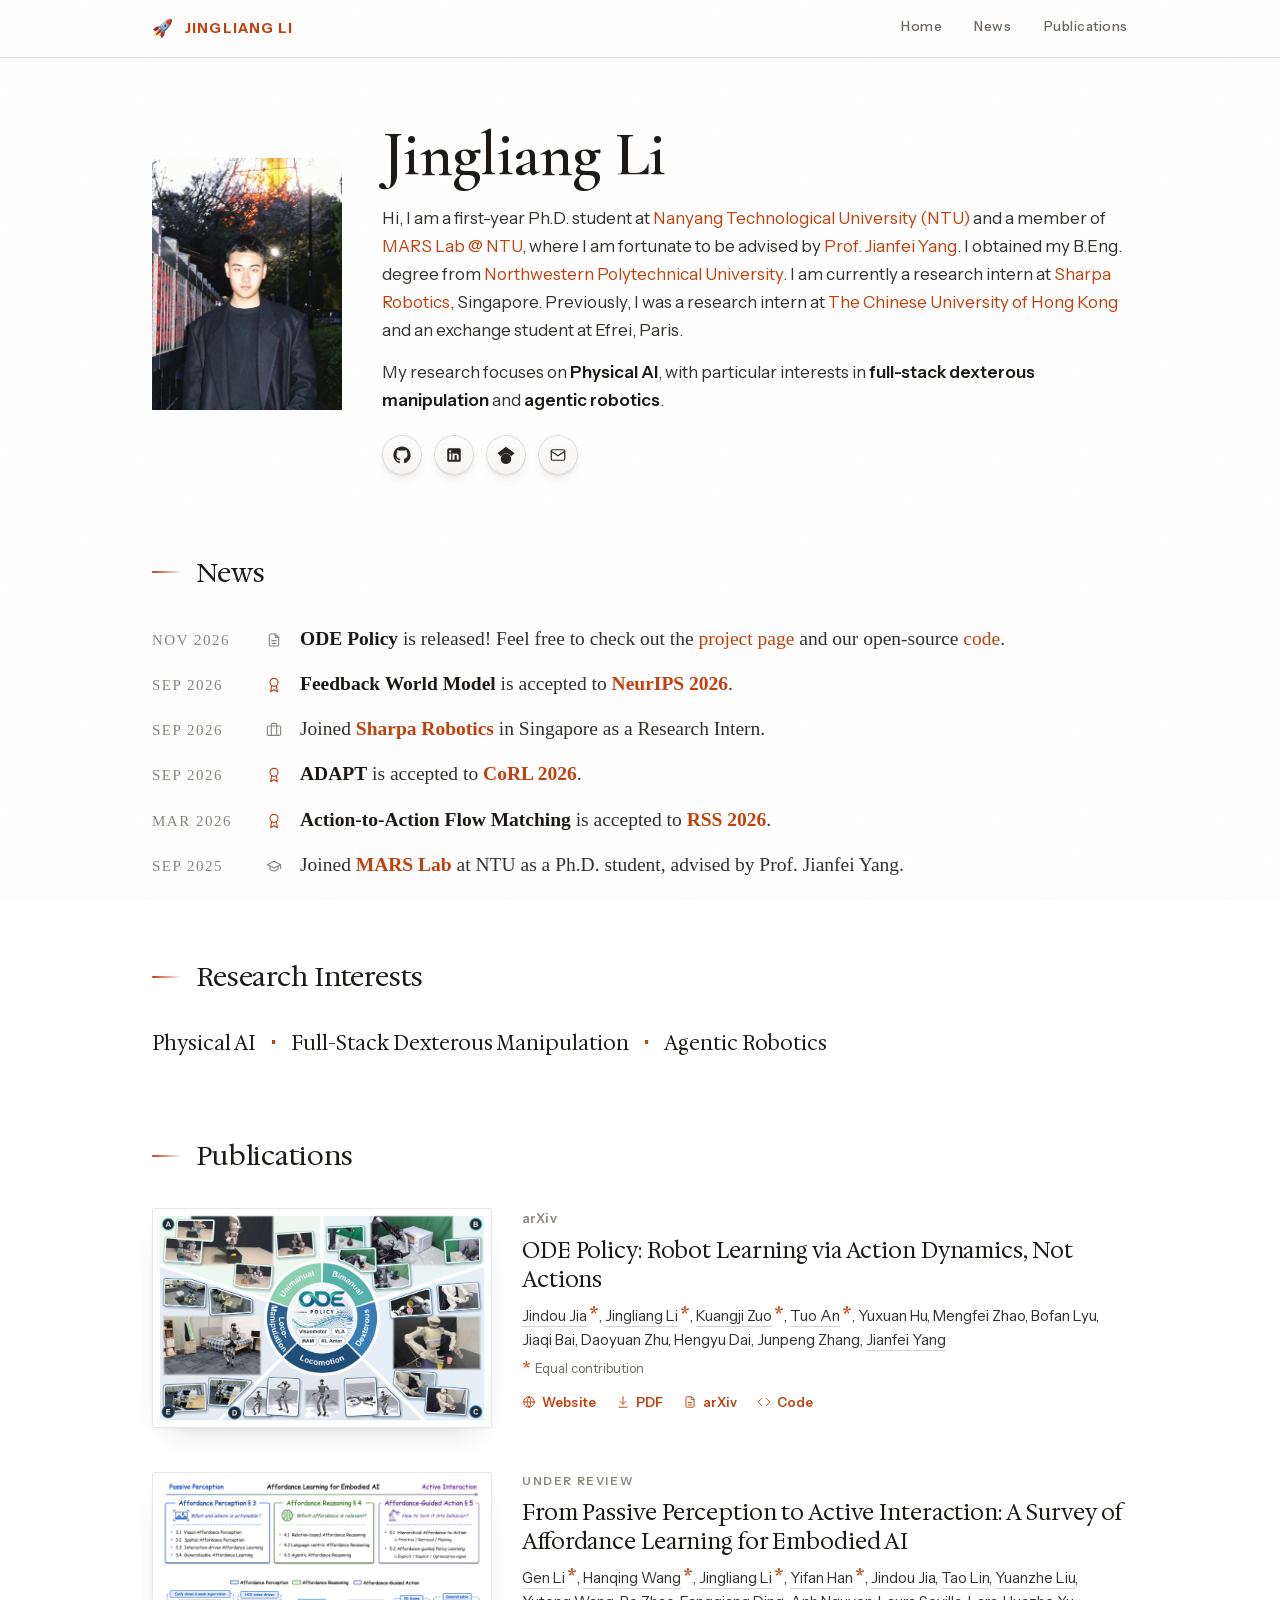
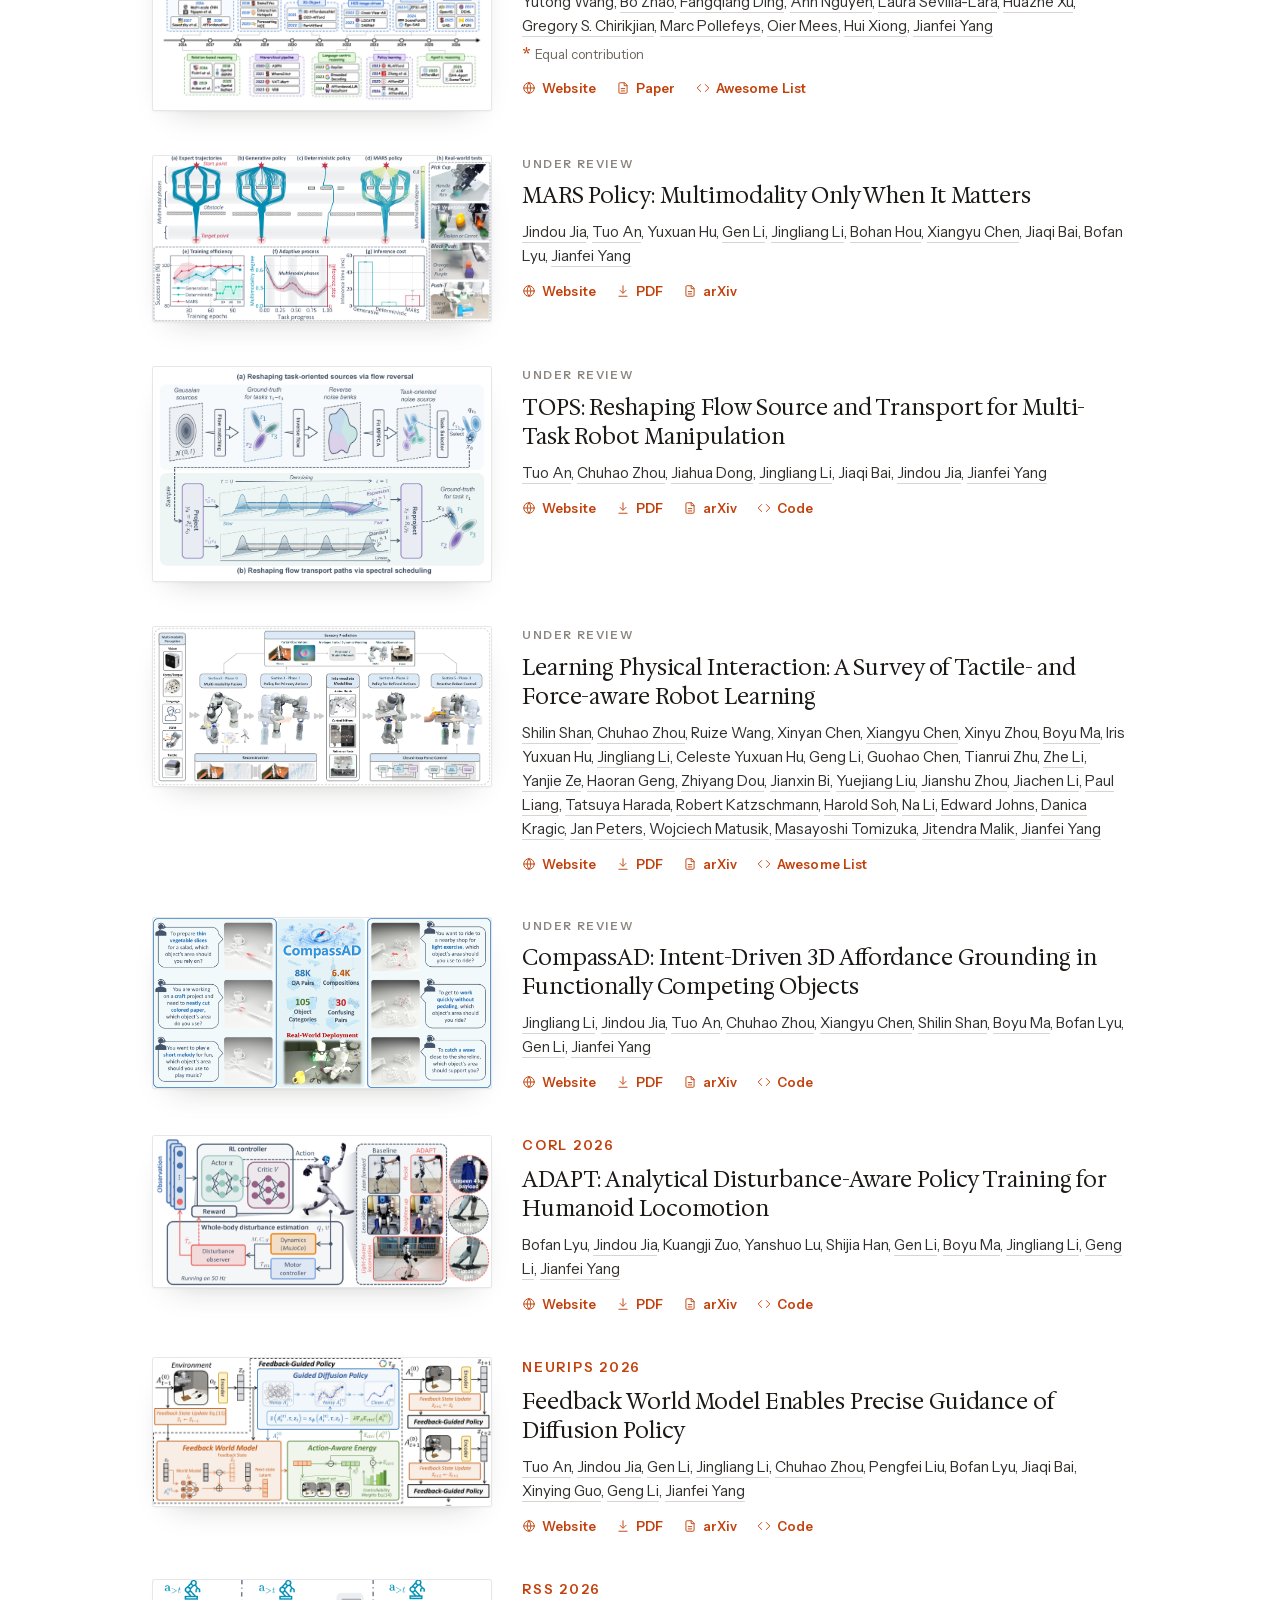
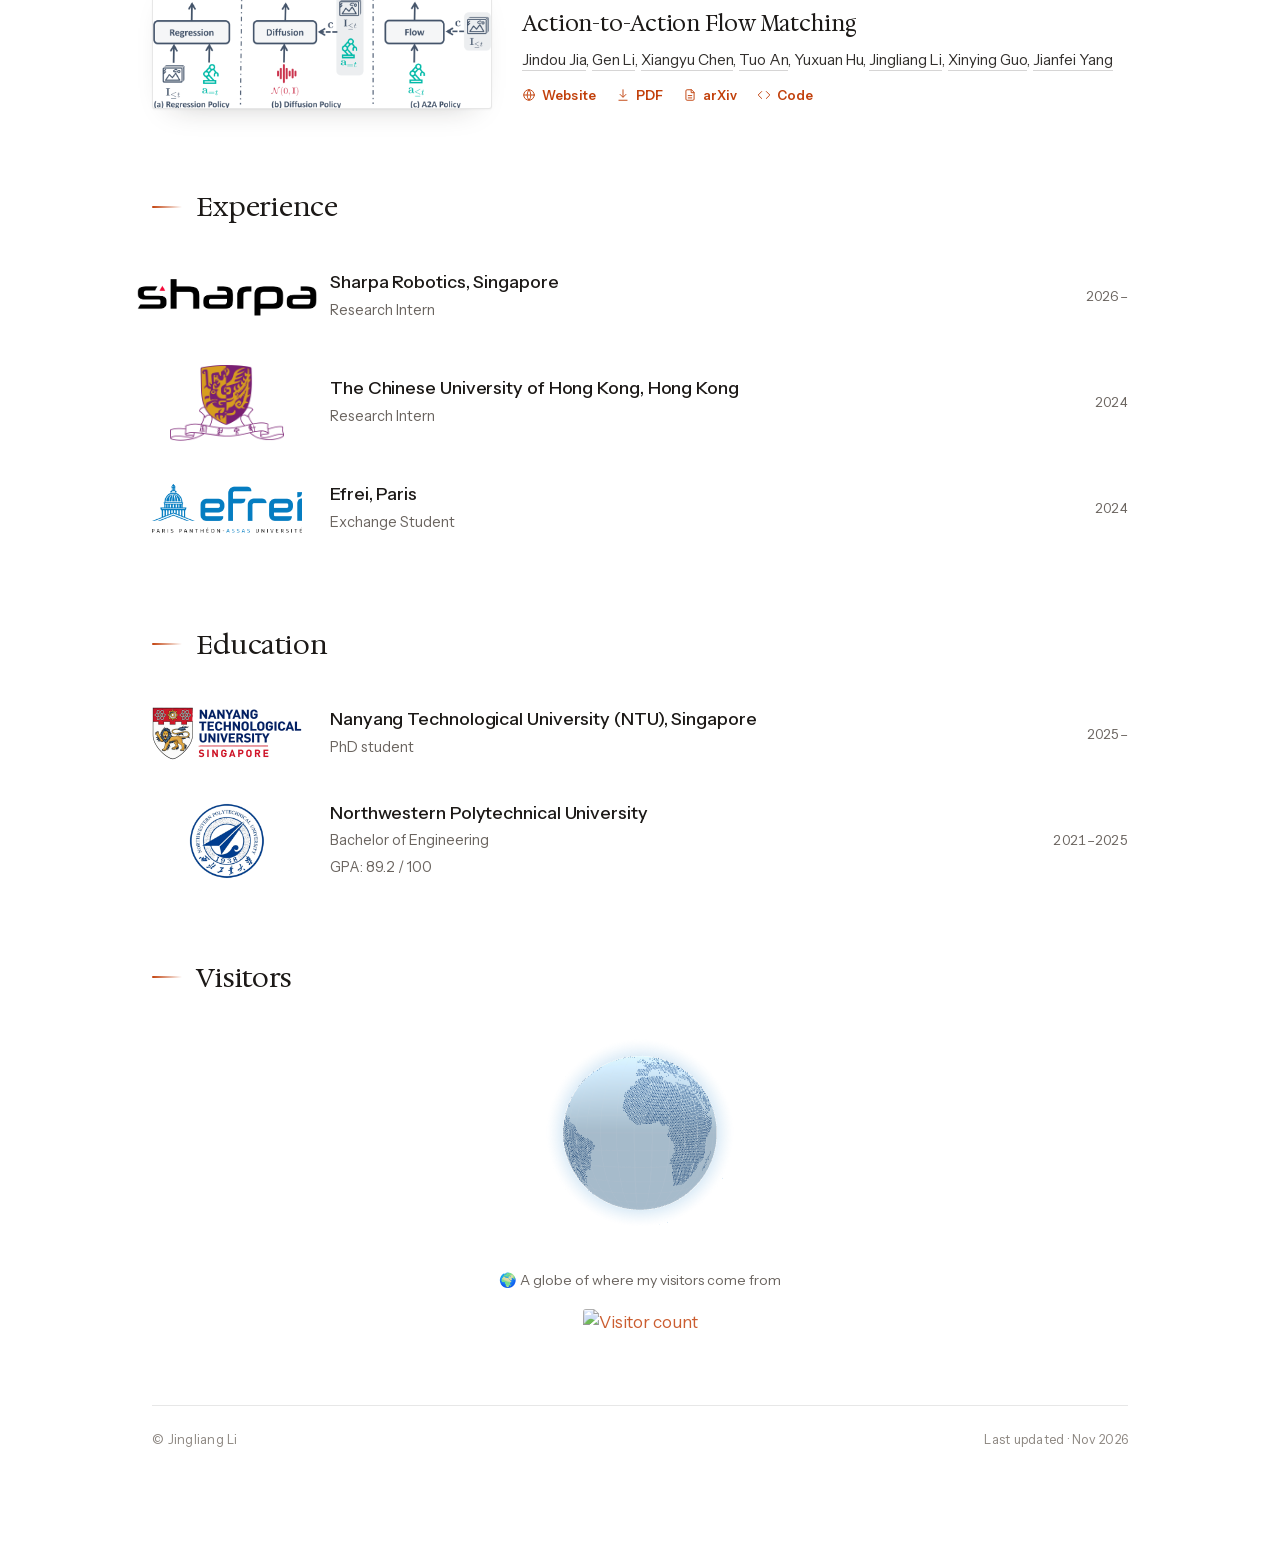
==== commit e5104e73: "Hero + News typography: Cormorant name, EB Garamond news, pebble buttons - Name in Cormorant Garamon" ====
--- a/index.html
+++ b/index.html
@@ -7,10 +7,10 @@
   <meta name="description" content="Jingliang Li — PhD student at Nanyang Technological University. Research in Physical AI: full-stack dexterous manipulation and agentic robotics." />
   <link rel="canonical" href="https://jingliangli.com/" />
   <link rel="icon" type="image/svg+xml" href="assets/favicon.svg" />
-  <link rel="preconnect" href="https://fonts.googleapis.com" />
-  <link rel="preconnect" href="https://fonts.gstatic.com" crossorigin />
-  <link href="https://fonts.googleapis.com/css2?family=Hedvig+Letters+Serif&family=Instrument+Sans:wght@400;500;600;700&display=swap" rel="stylesheet" />
-  <link rel="stylesheet" href="style.css?v=37" />
+  <!-- Fonts are self-hosted (assets/fonts): Google Fonts does not load in mainland China -->
+  <link rel="preload" href="assets/fonts/cormorant-garamond-600-latin.woff2" as="font" type="font/woff2" crossorigin />
+  <link rel="preload" href="assets/fonts/instrument-sans-latin.woff2" as="font" type="font/woff2" crossorigin />
+  <link rel="stylesheet" href="style.css?v=38" />
 </head>
 <body>
 
@@ -57,10 +57,16 @@
         </p>
         <ul class="contact-row">
           <li>
-            <a class="icon-btn" href="mailto:jinglian001@e.ntu.edu.sg" aria-label="Email" title="Email">
-              <svg viewBox="0 0 24 24" width="18" height="18" fill="none" stroke="currentColor" stroke-width="1.6" stroke-linecap="round" stroke-linejoin="round" aria-hidden="true">
-                <rect x="3" y="5" width="18" height="14" rx="2"></rect>
-                <path d="m3 7 9 6 9-6"></path>
+            <a class="icon-btn" href="https://github.com/Lorenzo-0-0" target="_blank" rel="noopener" aria-label="GitHub" title="GitHub">
+              <svg viewBox="0 0 24 24" width="18" height="18" fill="currentColor" aria-hidden="true">
+                <path d="M12 .5C5.65.5.5 5.65.5 12c0 5.08 3.29 9.39 7.86 10.91.58.11.79-.25.79-.55 0-.27-.01-1.16-.02-2.1-3.2.7-3.87-1.36-3.87-1.36-.52-1.32-1.27-1.67-1.27-1.67-1.04-.71.08-.7.08-.7 1.15.08 1.76 1.18 1.76 1.18 1.02 1.75 2.68 1.24 3.34.95.1-.74.4-1.24.72-1.53-2.55-.29-5.24-1.28-5.24-5.69 0-1.26.45-2.29 1.18-3.1-.12-.29-.51-1.46.11-3.04 0 0 .97-.31 3.17 1.18.92-.26 1.9-.39 2.88-.39.98 0 1.96.13 2.88.39 2.2-1.49 3.17-1.18 3.17-1.18.62 1.58.23 2.75.11 3.04.74.81 1.18 1.84 1.18 3.1 0 4.42-2.69 5.39-5.25 5.68.41.36.78 1.06.78 2.14 0 1.55-.01 2.8-.01 3.18 0 .31.21.67.8.55C20.21 21.38 23.5 17.08 23.5 12 23.5 5.65 18.35.5 12 .5z"></path>
+              </svg>
+            </a>
+          </li>
+          <li>
+            <a class="icon-btn" href="https://www.linkedin.com/in/jingliang-li-b02881379/" target="_blank" rel="noopener" aria-label="LinkedIn" title="LinkedIn">
+              <svg viewBox="0 0 24 24" width="18" height="18" fill="currentColor" aria-hidden="true">
+                <path d="M19 3a2 2 0 0 1 2 2v14a2 2 0 0 1-2 2H5a2 2 0 0 1-2-2V5a2 2 0 0 1 2-2h14zM8.339 18.339V9.927H5.547v8.412h2.792zM6.943 8.78a1.617 1.617 0 1 0 0-3.234 1.617 1.617 0 0 0 0 3.234zM18.34 18.339v-4.615c0-2.46-1.33-3.604-3.103-3.604-1.429 0-2.07.787-2.427 1.339v-1.532h-2.793c.037.788 0 8.412 0 8.412h2.793v-4.7c0-.25.018-.5.092-.679.2-.5.66-1.018 1.43-1.018 1.007 0 1.41.769 1.41 1.894v4.503h2.598z"></path>
               </svg>
             </a>
           </li>
@@ -72,16 +78,10 @@
             </a>
           </li>
           <li>
-            <a class="icon-btn" href="https://github.com/Lorenzo-0-0" target="_blank" rel="noopener" aria-label="GitHub" title="GitHub">
-              <svg viewBox="0 0 24 24" width="18" height="18" fill="currentColor" aria-hidden="true">
-                <path d="M12 .5C5.65.5.5 5.65.5 12c0 5.08 3.29 9.39 7.86 10.91.58.11.79-.25.79-.55 0-.27-.01-1.16-.02-2.1-3.2.7-3.87-1.36-3.87-1.36-.52-1.32-1.27-1.67-1.27-1.67-1.04-.71.08-.7.08-.7 1.15.08 1.76 1.18 1.76 1.18 1.02 1.75 2.68 1.24 3.34.95.1-.74.4-1.24.72-1.53-2.55-.29-5.24-1.28-5.24-5.69 0-1.26.45-2.29 1.18-3.1-.12-.29-.51-1.46.11-3.04 0 0 .97-.31 3.17 1.18.92-.26 1.9-.39 2.88-.39.98 0 1.96.13 2.88.39 2.2-1.49 3.17-1.18 3.17-1.18.62 1.58.23 2.75.11 3.04.74.81 1.18 1.84 1.18 3.1 0 4.42-2.69 5.39-5.25 5.68.41.36.78 1.06.78 2.14 0 1.55-.01 2.8-.01 3.18 0 .31.21.67.8.55C20.21 21.38 23.5 17.08 23.5 12 23.5 5.65 18.35.5 12 .5z"></path>
-              </svg>
-            </a>
-          </li>
-          <li>
-            <a class="icon-btn" href="https://www.linkedin.com/in/jingliang-li-b02881379/" target="_blank" rel="noopener" aria-label="LinkedIn" title="LinkedIn">
-              <svg viewBox="0 0 24 24" width="18" height="18" fill="currentColor" aria-hidden="true">
-                <path d="M19 3a2 2 0 0 1 2 2v14a2 2 0 0 1-2 2H5a2 2 0 0 1-2-2V5a2 2 0 0 1 2-2h14zM8.339 18.339V9.927H5.547v8.412h2.792zM6.943 8.78a1.617 1.617 0 1 0 0-3.234 1.617 1.617 0 0 0 0 3.234zM18.34 18.339v-4.615c0-2.46-1.33-3.604-3.103-3.604-1.429 0-2.07.787-2.427 1.339v-1.532h-2.793c.037.788 0 8.412 0 8.412h2.793v-4.7c0-.25.018-.5.092-.679.2-.5.66-1.018 1.43-1.018 1.007 0 1.41.769 1.41 1.894v4.503h2.598z"></path>
+            <a class="icon-btn" href="mailto:jinglian001@e.ntu.edu.sg" aria-label="Email" title="Email">
+              <svg viewBox="0 0 24 24" width="18" height="18" fill="none" stroke="currentColor" stroke-width="1.6" stroke-linecap="round" stroke-linejoin="round" aria-hidden="true">
+                <rect x="3" y="5" width="18" height="14" rx="2"></rect>
+                <path d="m3 7 9 6 9-6"></path>
               </svg>
             </a>
           </li>
@@ -134,20 +134,6 @@
           <span class="news-text">
             <a class="news-paper" href="https://jingliangli.com/A2A_Flow_Matching/" target="_blank" rel="noopener">Action-to-Action Flow Matching</a> is accepted to
             <strong class="news-highlight">RSS 2026</strong>.
-          </span>
-        </li>
-        <li class="news-item news-item--preprint">
-          <span class="news-date">Feb 2026</span>
-          <span class="news-icon" aria-hidden="true"><svg viewBox="0 0 24 24" fill="none" stroke="currentColor" stroke-width="1.7" stroke-linecap="round" stroke-linejoin="round"><path d="M14 3H7a2 2 0 0 0-2 2v14a2 2 0 0 0 2 2h10a2 2 0 0 0 2-2V8z"/><path d="M14 3v5h5"/><path d="M9 13h6"/><path d="M9 17h6"/></svg></span>
-          <span class="news-text">
-            <a class="news-paper" href="https://jingliangli.com/CompassAD-Intent-Driven-3D-Affordance-Grounding-in-Functionally-Competing-Objects/" target="_blank" rel="noopener">CompassAD</a> is now available on arXiv.
-          </span>
-        </li>
-        <li class="news-item news-item--preprint">
-          <span class="news-date">Jan 2026</span>
-          <span class="news-icon" aria-hidden="true"><svg viewBox="0 0 24 24" fill="none" stroke="currentColor" stroke-width="1.7" stroke-linecap="round" stroke-linejoin="round"><path d="M14 3H7a2 2 0 0 0-2 2v14a2 2 0 0 0 2 2h10a2 2 0 0 0 2-2V8z"/><path d="M14 3v5h5"/><path d="M9 13h6"/><path d="M9 17h6"/></svg></span>
-          <span class="news-text">
-            <a class="news-paper" href="https://ntumars.github.io/Feedback_World_Model/" target="_blank" rel="noopener">Feedback World Model</a> is now available on arXiv.
           </span>
         </li>
         <li class="news-item news-item--milestone">
--- a/style.css
+++ b/style.css
@@ -1,3 +1,84 @@
+/* ============ Fonts (self-hosted, latin + latin-ext from Google Fonts) ============ */
+/* Hedvig Letters Serif — latin-ext */
+@font-face {
+  font-family: 'Hedvig Letters Serif';
+  font-style: normal;
+  font-weight: 400;
+  font-display: swap;
+  src: url('assets/fonts/hedvig-letters-serif-latin-ext.woff2') format('woff2');
+  unicode-range: U+0100-02BA, U+02BD-02C5, U+02C7-02CC, U+02CE-02D7, U+02DD-02FF, U+0304, U+0308, U+0329, U+1D00-1DBF, U+1E00-1E9F, U+1EF2-1EFF, U+2020, U+20A0-20AB, U+20AD-20C4, U+2113, U+2C60-2C7F, U+A720-A7FF;
+}
+
+/* Hedvig Letters Serif — latin */
+@font-face {
+  font-family: 'Hedvig Letters Serif';
+  font-style: normal;
+  font-weight: 400;
+  font-display: swap;
+  src: url('assets/fonts/hedvig-letters-serif-latin.woff2') format('woff2');
+  unicode-range: U+0000-00FF, U+0131, U+0152-0153, U+02BB-02BC, U+02C6, U+02DA, U+02DC, U+0304, U+0308, U+0329, U+2000-206F, U+20AC, U+2122, U+2191, U+2193, U+2212, U+2215, U+FEFF, U+FFFD;
+}
+
+/* Instrument Sans — latin-ext */
+@font-face {
+  font-family: 'Instrument Sans';
+  font-style: normal;
+  font-weight: 400 700;
+  font-display: swap;
+  src: url('assets/fonts/instrument-sans-latin-ext.woff2') format('woff2');
+  unicode-range: U+0100-02BA, U+02BD-02C5, U+02C7-02CC, U+02CE-02D7, U+02DD-02FF, U+0304, U+0308, U+0329, U+1D00-1DBF, U+1E00-1E9F, U+1EF2-1EFF, U+2020, U+20A0-20AB, U+20AD-20C4, U+2113, U+2C60-2C7F, U+A720-A7FF;
+}
+
+/* Instrument Sans — latin */
+@font-face {
+  font-family: 'Instrument Sans';
+  font-style: normal;
+  font-weight: 400 700;
+  font-display: swap;
+  src: url('assets/fonts/instrument-sans-latin.woff2') format('woff2');
+  unicode-range: U+0000-00FF, U+0131, U+0152-0153, U+02BB-02BC, U+02C6, U+02DA, U+02DC, U+0304, U+0308, U+0329, U+2000-206F, U+20AC, U+2122, U+2191, U+2193, U+2212, U+2215, U+FEFF, U+FFFD;
+}
+
+/* Cormorant Garamond — latin-ext */
+@font-face {
+  font-family: 'Cormorant Garamond';
+  font-style: normal;
+  font-weight: 600;
+  font-display: swap;
+  src: url('assets/fonts/cormorant-garamond-600-latin-ext.woff2') format('woff2');
+  unicode-range: U+0100-02BA, U+02BD-02C5, U+02C7-02CC, U+02CE-02D7, U+02DD-02FF, U+0304, U+0308, U+0329, U+1D00-1DBF, U+1E00-1E9F, U+1EF2-1EFF, U+2020, U+20A0-20AB, U+20AD-20C4, U+2113, U+2C60-2C7F, U+A720-A7FF;
+}
+
+/* Cormorant Garamond — latin */
+@font-face {
+  font-family: 'Cormorant Garamond';
+  font-style: normal;
+  font-weight: 600;
+  font-display: swap;
+  src: url('assets/fonts/cormorant-garamond-600-latin.woff2') format('woff2');
+  unicode-range: U+0000-00FF, U+0131, U+0152-0153, U+02BB-02BC, U+02C6, U+02DA, U+02DC, U+0304, U+0308, U+0329, U+2000-206F, U+20AC, U+2122, U+2191, U+2193, U+2212, U+2215, U+FEFF, U+FFFD;
+}
+
+/* EB Garamond — latin-ext */
+@font-face {
+  font-family: 'EB Garamond';
+  font-style: normal;
+  font-weight: 400 600;
+  font-display: swap;
+  src: url('assets/fonts/eb-garamond-latin-ext.woff2') format('woff2');
+  unicode-range: U+0100-02BA, U+02BD-02C5, U+02C7-02CC, U+02CE-02D7, U+02DD-02FF, U+0304, U+0308, U+0329, U+1D00-1DBF, U+1E00-1E9F, U+1EF2-1EFF, U+2020, U+20A0-20AB, U+20AD-20C4, U+2113, U+2C60-2C7F, U+A720-A7FF;
+}
+
+/* EB Garamond — latin */
+@font-face {
+  font-family: 'EB Garamond';
+  font-style: normal;
+  font-weight: 400 600;
+  font-display: swap;
+  src: url('assets/fonts/eb-garamond-latin.woff2') format('woff2');
+  unicode-range: U+0000-00FF, U+0131, U+0152-0153, U+02BB-02BC, U+02C6, U+02DA, U+02DC, U+0304, U+0308, U+0329, U+2000-206F, U+20AC, U+2122, U+2191, U+2193, U+2212, U+2215, U+FEFF, U+FFFD;
+}
+
 /* ============ Tokens ============ */
 :root {
   --paper: #FFFFFF;
@@ -11,6 +92,8 @@
   --teal: #14B8A6;
   --serif: 'Hedvig Letters Serif', Georgia, 'Times New Roman', serif;
   --sans: 'Instrument Sans', system-ui, -apple-system, 'Segoe UI', sans-serif;
+  --display: 'Cormorant Garamond', 'Hedvig Letters Serif', Georgia, serif;
+  --text-serif: 'EB Garamond', Georgia, 'Times New Roman', serif;
 }
 
 /* ============ Reset / base ============ */
@@ -142,14 +225,15 @@
   object-position: center top;
   flex-shrink: 0;
   background: #F2F2F2;
+  margin-top: 36px; /* bottom edge lines up with the last line of the bio */
 }
 .hero-text { flex: 1; min-width: 0; }
 .hero-text h1 {
-  font-family: var(--serif);
-  font-weight: 400;
-  font-size: 52px;
-  line-height: 1.04;
-  letter-spacing: -0.015em;
+  font-family: var(--display);
+  font-weight: 600;
+  font-size: 64px;
+  line-height: 1;
+  letter-spacing: -0.01em;
   color: var(--ink);
   margin: 0 0 18px;
 }
@@ -164,28 +248,36 @@
 .contact-row {
   display: flex;
   flex-wrap: wrap;
-  gap: 10px;
+  gap: 12px;
   margin-top: 4px;
 }
+/* Pebble buttons: white plate, hairline rim, top highlight and a soft drop shadow;
+   hover turns them ink with a white glyph */
 .icon-btn {
   display: inline-flex;
   align-items: center;
   justify-content: center;
-  width: 38px;
-  height: 38px;
+  width: 40px;
+  height: 40px;
   border-radius: 50%;
-  border: 1px solid var(--line-strong);
-  color: var(--muted);
-  background: transparent;
-  transition: color 0.18s ease, border-color 0.18s ease, background-color 0.18s ease, transform 0.18s ease, box-shadow 0.18s ease;
+  border: 1px solid rgba(28, 25, 23, 0.12);
+  color: #2A2622;
+  background: linear-gradient(180deg, #FFFFFF 0%, #F6F5F3 100%);
+  box-shadow:
+    inset 0 1px 0 rgba(255, 255, 255, 0.9),
+    0 1px 2px rgba(28, 25, 23, 0.06),
+    0 6px 14px -8px rgba(28, 25, 23, 0.22);
+  transition: color 0.2s ease, background-color 0.2s ease, border-color 0.2s ease, transform 0.2s ease, box-shadow 0.2s ease;
 }
 .icon-btn:hover {
-  color: var(--accent);
-  border-color: var(--accent);
-  background: rgba(255, 255, 255, 0.7);
+  color: #FFFFFF;
+  background: var(--ink);
+  border-color: var(--ink);
   text-decoration: none;
   transform: translateY(-1px);
-  box-shadow: 0 6px 14px -8px rgba(194, 65, 12, 0.35);
+  box-shadow:
+    0 2px 4px rgba(28, 25, 23, 0.12),
+    0 10px 20px -10px rgba(28, 25, 23, 0.45);
 }
 .icon-btn svg { display: block; }
 
@@ -226,14 +318,15 @@
   display: flex;
   gap: 18px;
   align-items: baseline;
-  font-size: 16px;
-  line-height: 1.55;
+  font-family: var(--text-serif);
+  font-size: 19.5px;
+  line-height: 1.5;
 }
 .news-date {
-  flex: 0 0 84px;
-  font-size: 12px;
-  font-weight: 600;
-  letter-spacing: 0.08em;
+  flex: 0 0 96px;
+  font-size: 15px;
+  font-weight: 500;
+  letter-spacing: 0.1em;
   text-transform: uppercase;
   color: var(--faint);
   font-variant-numeric: tabular-nums;
@@ -557,8 +650,8 @@
     gap: 20px;
     margin-bottom: 40px;
   }
-  .hero-photo { width: 128px; height: 128px; }
-  .hero-text h1 { font-size: 36px; }
+  .hero-photo { width: 128px; height: 128px; margin-top: 0; }
+  .hero-text h1 { font-size: 44px; }
   .bio { font-size: 16px; }
 
   .section { margin-bottom: 52px; }
@@ -566,7 +659,7 @@
 
   .news-item { flex-wrap: wrap; gap: 6px 10px; }
   .news-date { flex-basis: 100%; }
-  .news-text { font-size: 15px; }
+  .news-text { font-size: 17.5px; }
 
   .rows { gap: 24px; }
   .row { gap: 18px; }
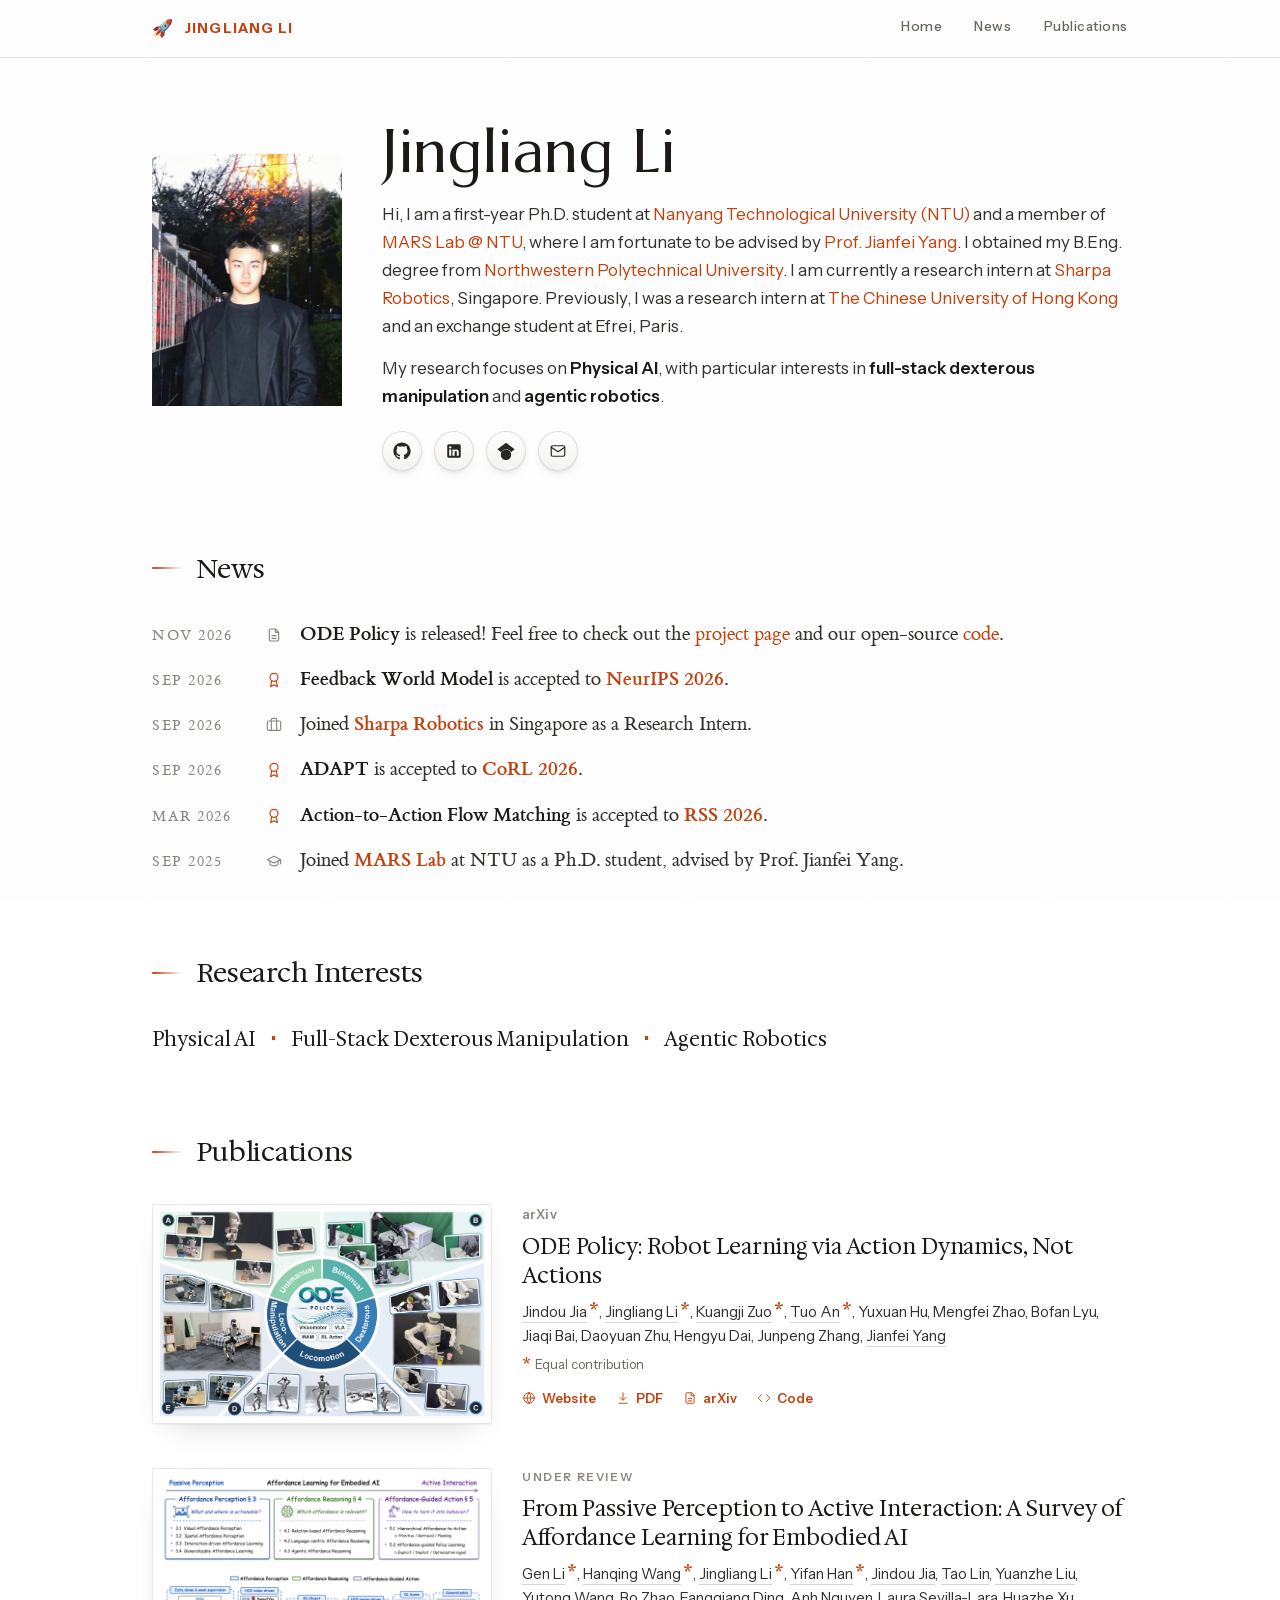
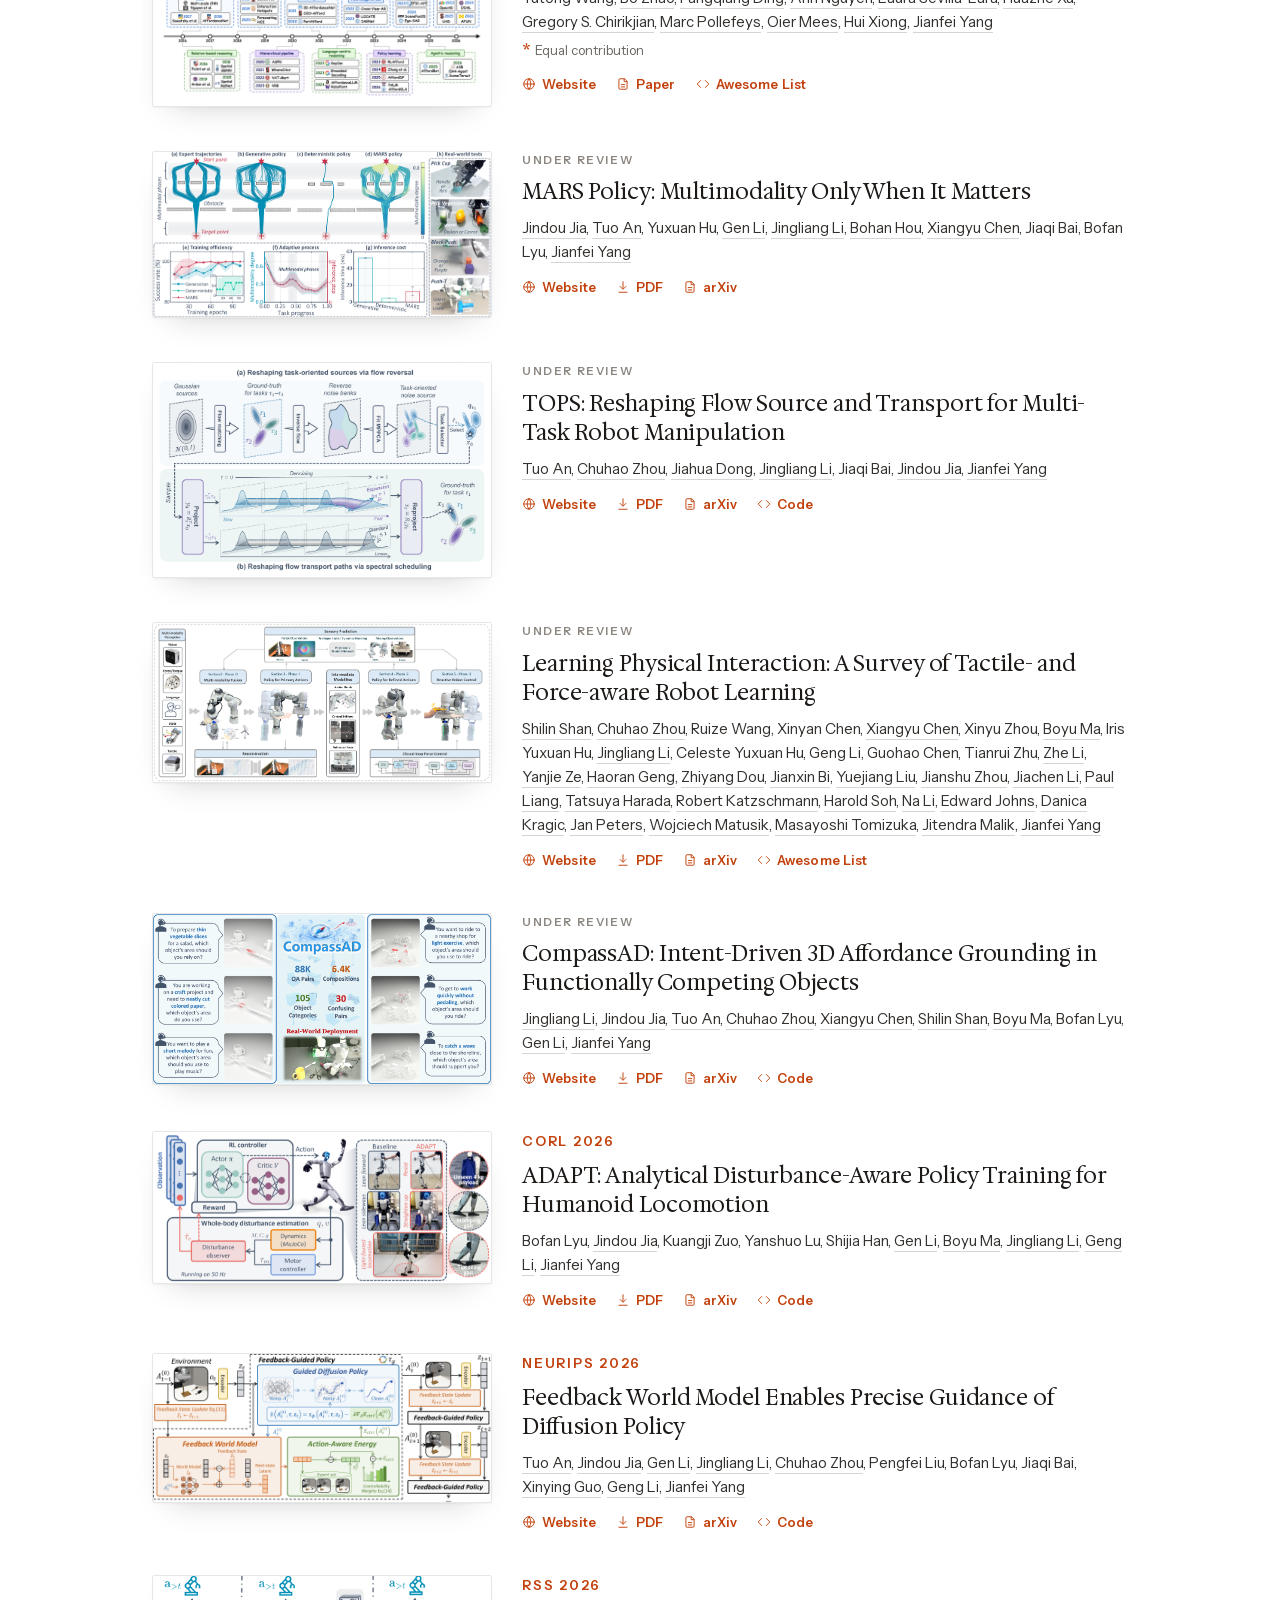
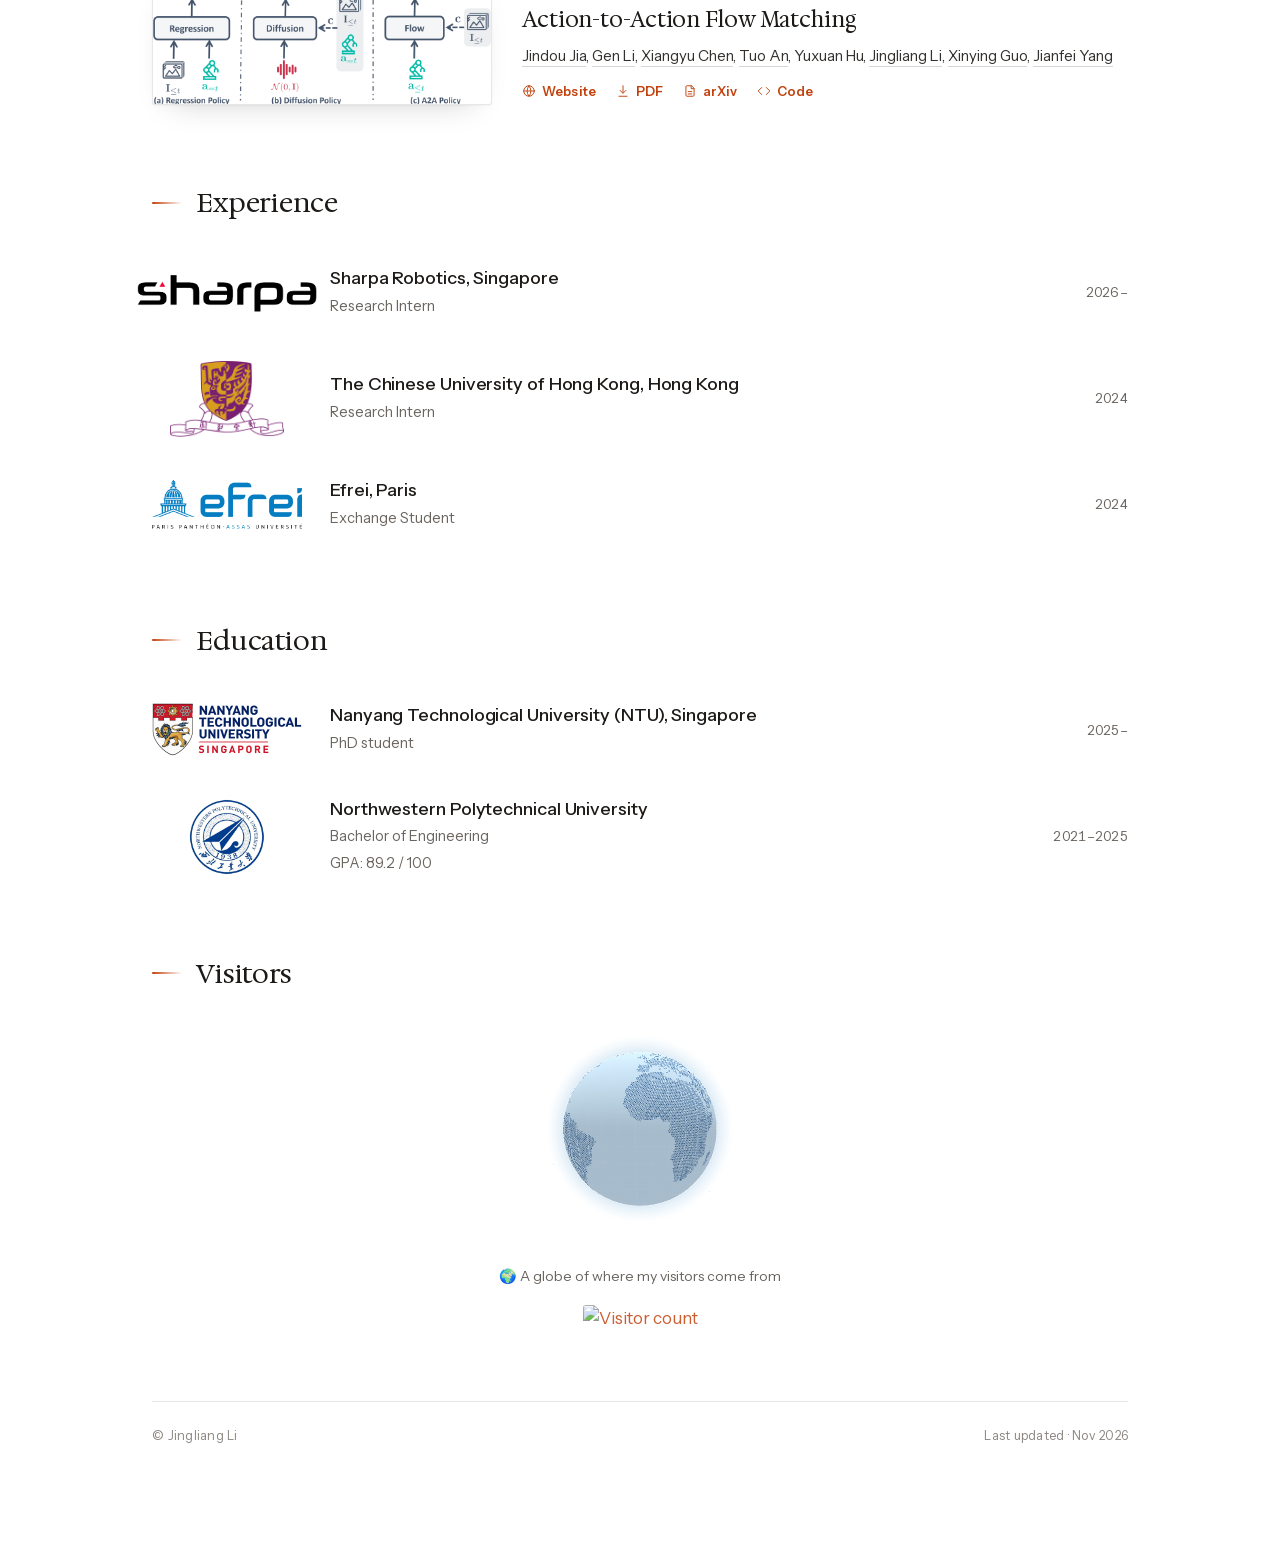
==== commit 49fcb542: "Name in Marcellus, News in ET Book - Hero name switches to Marcellus (option 11; 60px, 42px on phone" ====
--- a/index.html
+++ b/index.html
@@ -8,9 +8,9 @@
   <link rel="canonical" href="https://jingliangli.com/" />
   <link rel="icon" type="image/svg+xml" href="assets/favicon.svg" />
   <!-- Fonts are self-hosted (assets/fonts): Google Fonts does not load in mainland China -->
-  <link rel="preload" href="assets/fonts/cormorant-garamond-600-latin.woff2" as="font" type="font/woff2" crossorigin />
+  <link rel="preload" href="assets/fonts/marcellus-latin.woff2" as="font" type="font/woff2" crossorigin />
   <link rel="preload" href="assets/fonts/instrument-sans-latin.woff2" as="font" type="font/woff2" crossorigin />
-  <link rel="stylesheet" href="style.css?v=38" />
+  <link rel="stylesheet" href="style.css?v=39" />
 </head>
 <body>
 
--- a/style.css
+++ b/style.css
@@ -1,4 +1,4 @@
-/* ============ Fonts (self-hosted, latin + latin-ext from Google Fonts) ============ */
+/* ============ Fonts (self-hosted: Google Fonts latin + latin-ext, and ET Book) ============ */
 /* Hedvig Letters Serif — latin-ext */
 @font-face {
   font-family: 'Hedvig Letters Serif';
@@ -39,44 +39,41 @@
   unicode-range: U+0000-00FF, U+0131, U+0152-0153, U+02BB-02BC, U+02C6, U+02DA, U+02DC, U+0304, U+0308, U+0329, U+2000-206F, U+20AC, U+2122, U+2191, U+2193, U+2212, U+2215, U+FEFF, U+FFFD;
 }
 
-/* Cormorant Garamond — latin-ext */
-@font-face {
-  font-family: 'Cormorant Garamond';
-  font-style: normal;
-  font-weight: 600;
-  font-display: swap;
-  src: url('assets/fonts/cormorant-garamond-600-latin-ext.woff2') format('woff2');
+/* Marcellus — latin-ext */
+@font-face {
+  font-family: 'Marcellus';
+  font-style: normal;
+  font-weight: 400;
+  font-display: swap;
+  src: url('assets/fonts/marcellus-latin-ext.woff2') format('woff2');
   unicode-range: U+0100-02BA, U+02BD-02C5, U+02C7-02CC, U+02CE-02D7, U+02DD-02FF, U+0304, U+0308, U+0329, U+1D00-1DBF, U+1E00-1E9F, U+1EF2-1EFF, U+2020, U+20A0-20AB, U+20AD-20C4, U+2113, U+2C60-2C7F, U+A720-A7FF;
 }
 
-/* Cormorant Garamond — latin */
-@font-face {
-  font-family: 'Cormorant Garamond';
-  font-style: normal;
-  font-weight: 600;
-  font-display: swap;
-  src: url('assets/fonts/cormorant-garamond-600-latin.woff2') format('woff2');
+/* Marcellus — latin */
+@font-face {
+  font-family: 'Marcellus';
+  font-style: normal;
+  font-weight: 400;
+  font-display: swap;
+  src: url('assets/fonts/marcellus-latin.woff2') format('woff2');
   unicode-range: U+0000-00FF, U+0131, U+0152-0153, U+02BB-02BC, U+02C6, U+02DA, U+02DC, U+0304, U+0308, U+0329, U+2000-206F, U+20AC, U+2122, U+2191, U+2193, U+2212, U+2215, U+FEFF, U+FFFD;
 }
 
-/* EB Garamond — latin-ext */
-@font-face {
-  font-family: 'EB Garamond';
-  font-style: normal;
-  font-weight: 400 600;
-  font-display: swap;
-  src: url('assets/fonts/eb-garamond-latin-ext.woff2') format('woff2');
-  unicode-range: U+0100-02BA, U+02BD-02C5, U+02C7-02CC, U+02CE-02D7, U+02DD-02FF, U+0304, U+0308, U+0329, U+1D00-1DBF, U+1E00-1E9F, U+1EF2-1EFF, U+2020, U+20A0-20AB, U+20AD-20C4, U+2113, U+2C60-2C7F, U+A720-A7FF;
-}
-
-/* EB Garamond — latin */
-@font-face {
-  font-family: 'EB Garamond';
-  font-style: normal;
-  font-weight: 400 600;
-  font-display: swap;
-  src: url('assets/fonts/eb-garamond-latin.woff2') format('woff2');
-  unicode-range: U+0000-00FF, U+0131, U+0152-0153, U+02BB-02BC, U+02C6, U+02DA, U+02DC, U+0304, U+0308, U+0329, U+2000-206F, U+20AC, U+2122, U+2191, U+2193, U+2212, U+2215, U+FEFF, U+FFFD;
+/* ET Book (Tufte CSS) — MIT licence, see assets/fonts/et-book-LICENSE.txt */
+@font-face {
+  font-family: 'et-book';
+  font-style: normal;
+  font-weight: 400;
+  font-display: swap;
+  src: url('assets/fonts/et-book-roman.woff') format('woff');
+}
+
+@font-face {
+  font-family: 'et-book';
+  font-style: normal;
+  font-weight: 700;
+  font-display: swap;
+  src: url('assets/fonts/et-book-bold.woff') format('woff');
 }
 
 /* ============ Tokens ============ */
@@ -92,8 +89,8 @@
   --teal: #14B8A6;
   --serif: 'Hedvig Letters Serif', Georgia, 'Times New Roman', serif;
   --sans: 'Instrument Sans', system-ui, -apple-system, 'Segoe UI', sans-serif;
-  --display: 'Cormorant Garamond', 'Hedvig Letters Serif', Georgia, serif;
-  --text-serif: 'EB Garamond', Georgia, 'Times New Roman', serif;
+  --display: 'Marcellus', 'Hedvig Letters Serif', Georgia, serif;
+  --text-serif: 'et-book', Palatino, 'Palatino Linotype', 'Book Antiqua', Georgia, serif;
 }
 
 /* ============ Reset / base ============ */
@@ -225,15 +222,15 @@
   object-position: center top;
   flex-shrink: 0;
   background: #F2F2F2;
-  margin-top: 36px; /* bottom edge lines up with the last line of the bio */
+  margin-top: 32px; /* bottom edge lines up with the last line of the bio */
 }
 .hero-text { flex: 1; min-width: 0; }
 .hero-text h1 {
   font-family: var(--display);
-  font-weight: 600;
-  font-size: 64px;
+  font-weight: 400;
+  font-size: 60px;
   line-height: 1;
-  letter-spacing: -0.01em;
+  letter-spacing: 0.01em;
   color: var(--ink);
   margin: 0 0 18px;
 }
@@ -651,7 +648,7 @@
     margin-bottom: 40px;
   }
   .hero-photo { width: 128px; height: 128px; margin-top: 0; }
-  .hero-text h1 { font-size: 44px; }
+  .hero-text h1 { font-size: 42px; }
   .bio { font-size: 16px; }
 
   .section { margin-bottom: 52px; }
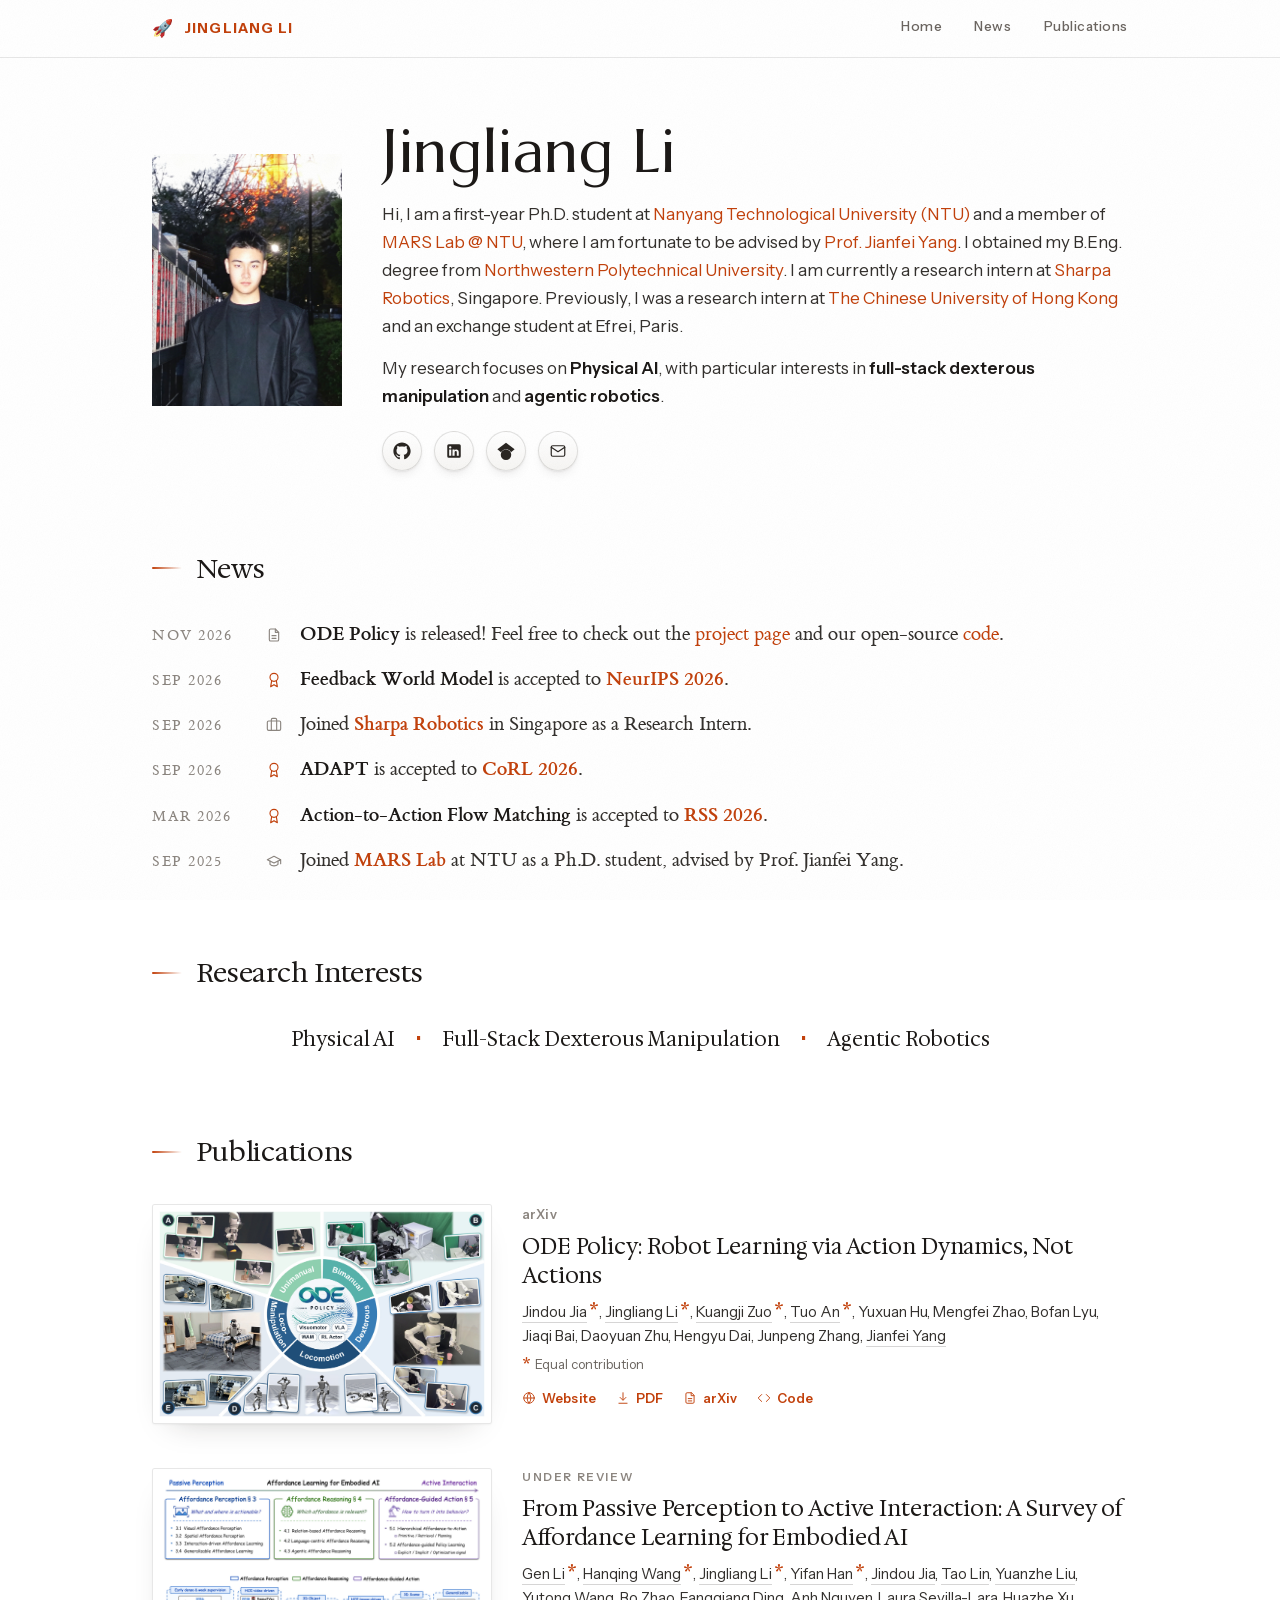
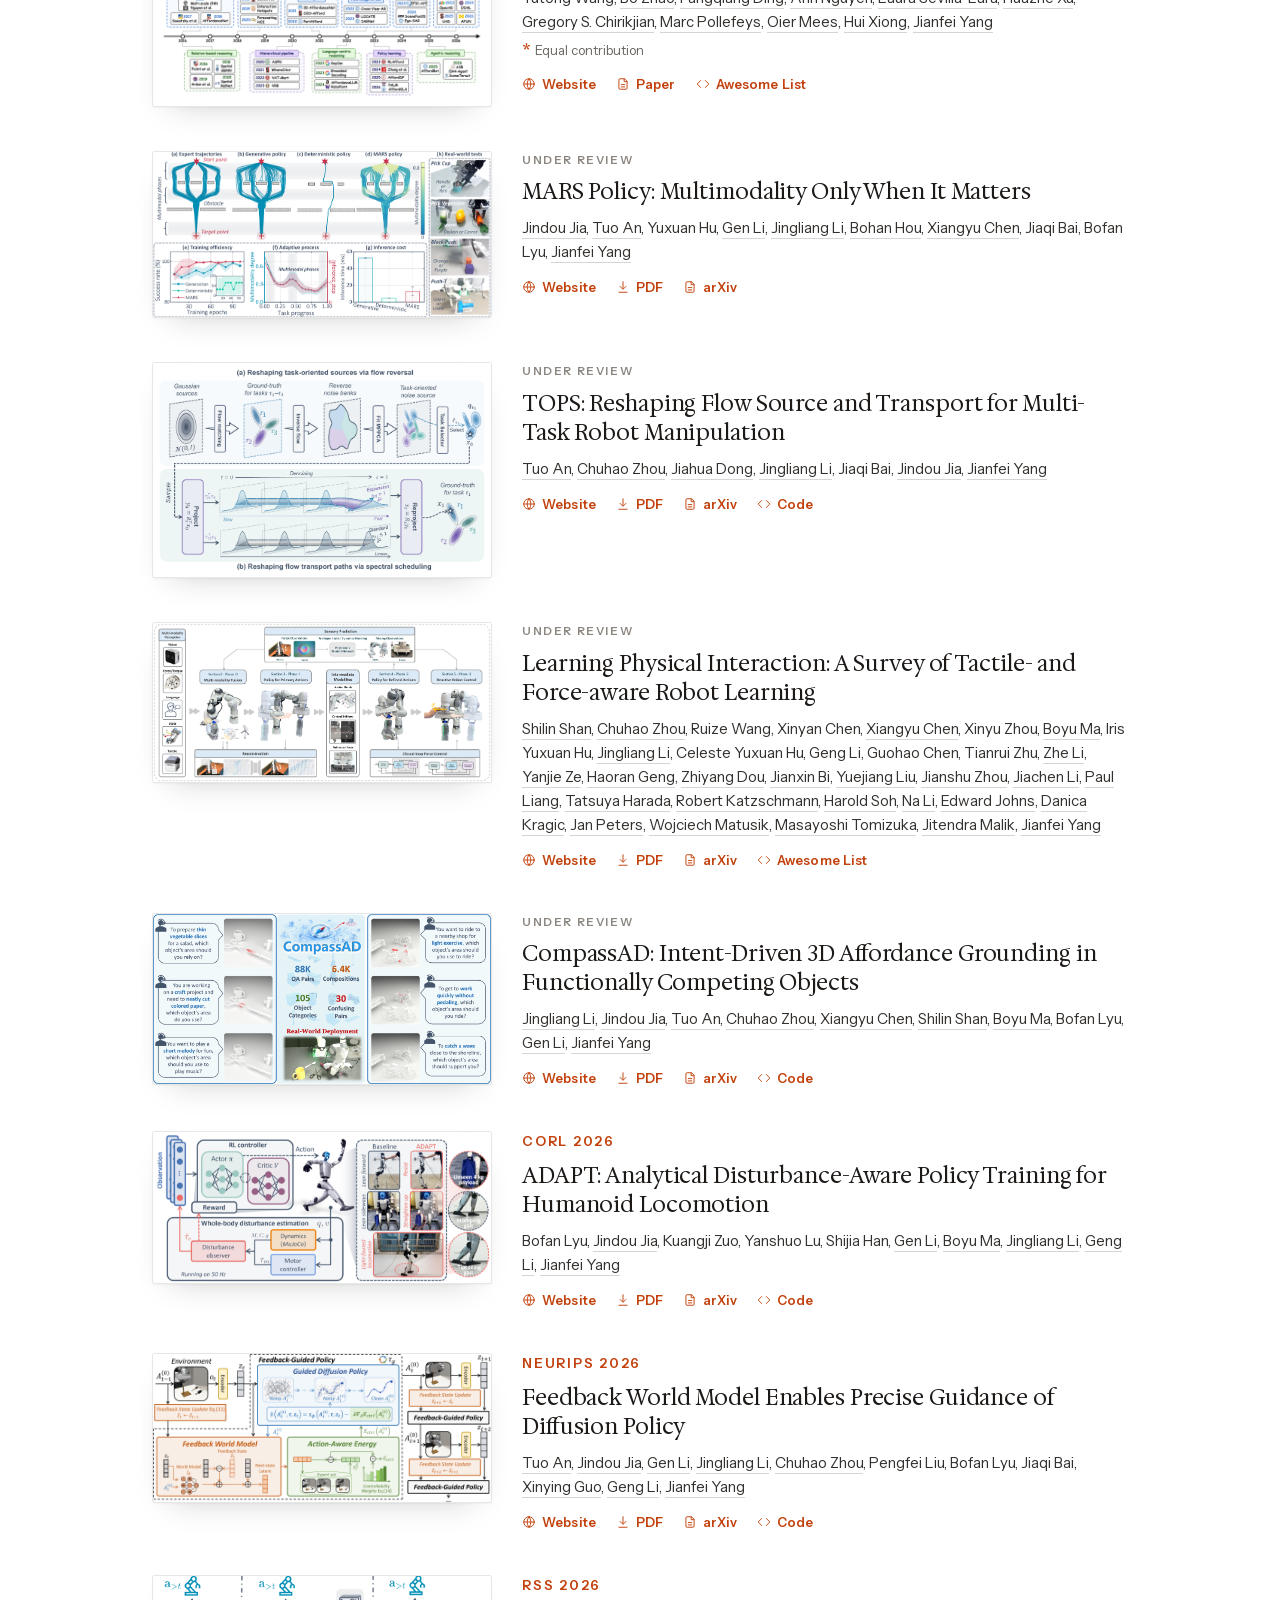
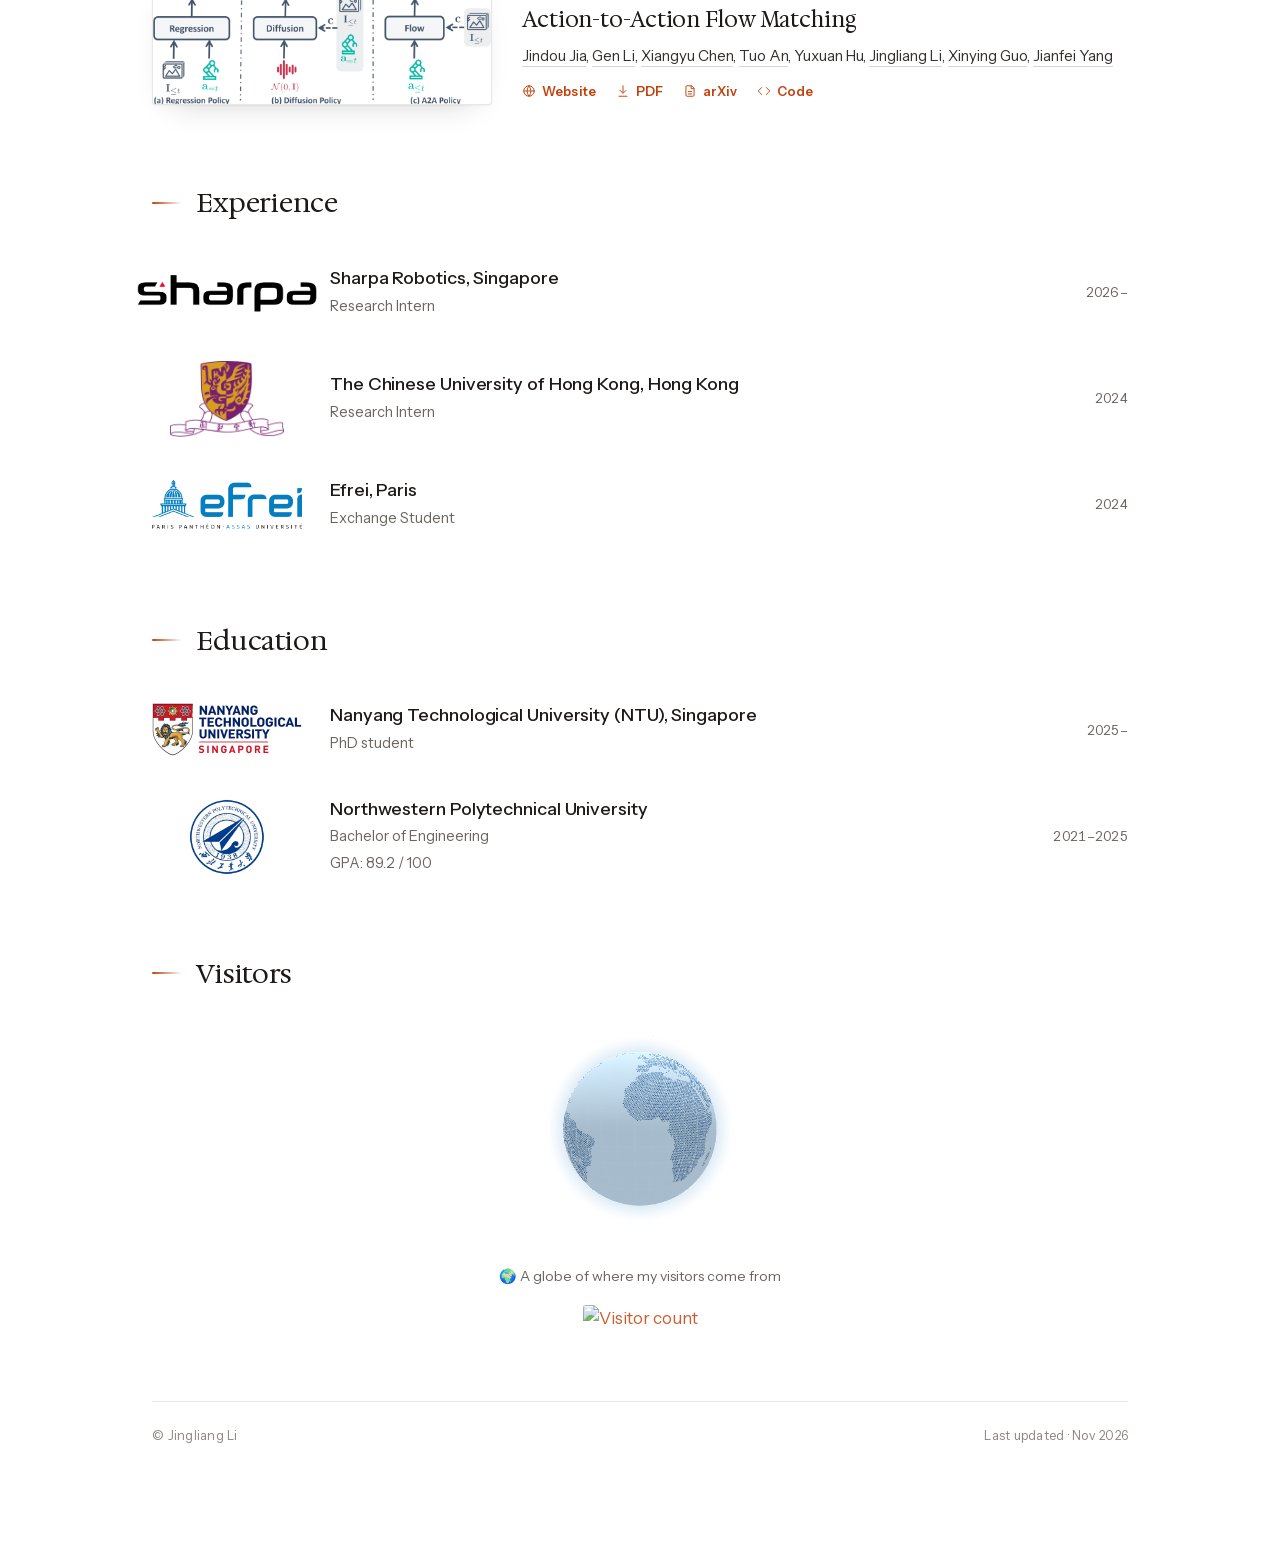
==== commit 95300c6f: "Research interests: centred row, a little more space between items Desktop: the row is centred and t" ====
--- a/index.html
+++ b/index.html
@@ -10,7 +10,7 @@
   <!-- Fonts are self-hosted (assets/fonts): Google Fonts does not load in mainland China -->
   <link rel="preload" href="assets/fonts/marcellus-latin.woff2" as="font" type="font/woff2" crossorigin />
   <link rel="preload" href="assets/fonts/instrument-sans-latin.woff2" as="font" type="font/woff2" crossorigin />
-  <link rel="stylesheet" href="style.css?v=39" />
+  <link rel="stylesheet" href="style.css?v=40" />
 </head>
 <body>
 
--- a/style.css
+++ b/style.css
@@ -363,6 +363,7 @@
 .tag-row {
   display: flex;
   flex-wrap: wrap;
+  justify-content: center;
   align-items: baseline;
   row-gap: 8px;
 }
@@ -377,7 +378,7 @@
   color: var(--accent);
   font-family: var(--sans);
   font-weight: 700;
-  margin: 0 16px;
+  margin: 0 22px;
 }
 
 /* ============ Education / Experience rows ============ */
@@ -664,7 +665,8 @@
   .row-title { font-size: 17px; }
 
   .tag { font-size: 18px; }
-  .tag + .tag::before { margin: 0 12px; }
+  .tag-row { flex-direction: column; align-items: center; row-gap: 2px; }
+  .tag + .tag::before { content: none; }
 
   .pub { flex-direction: column; gap: 14px; padding: 18px 0; }
   .pub-teaser,
